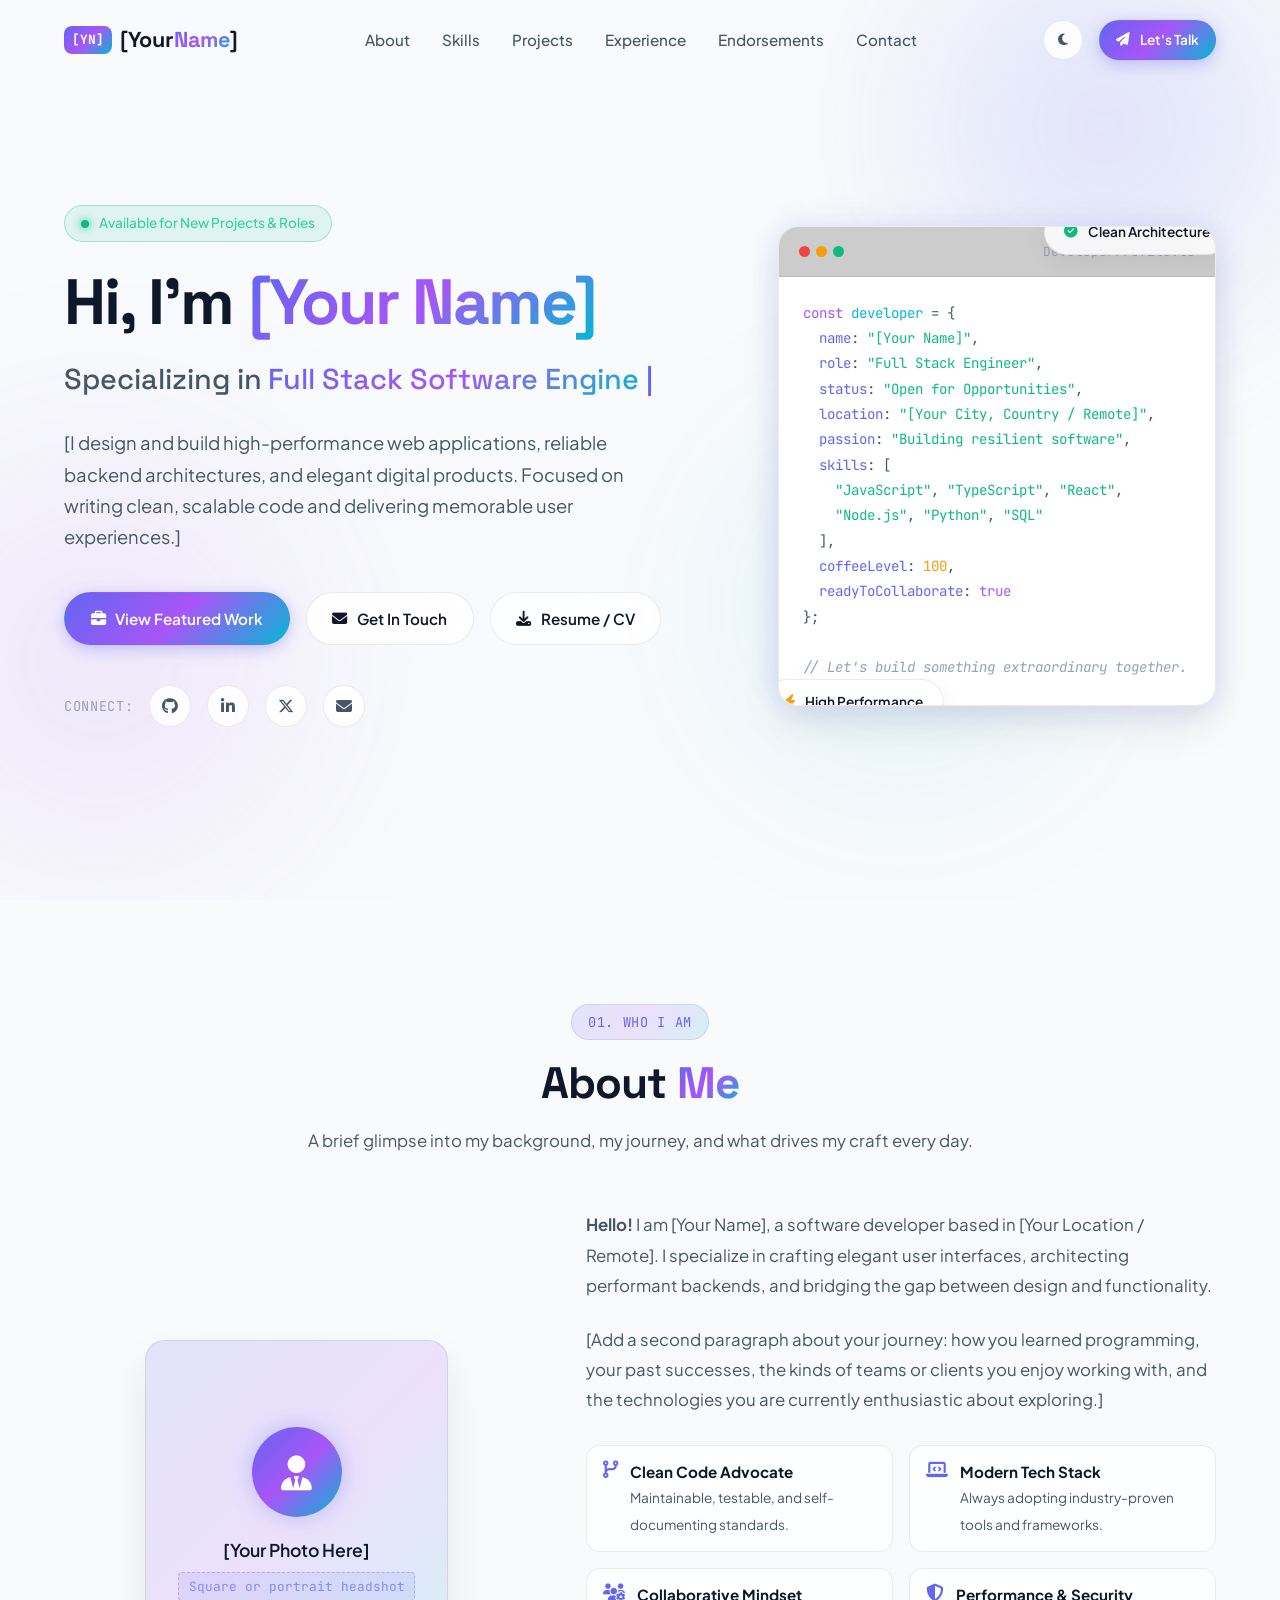
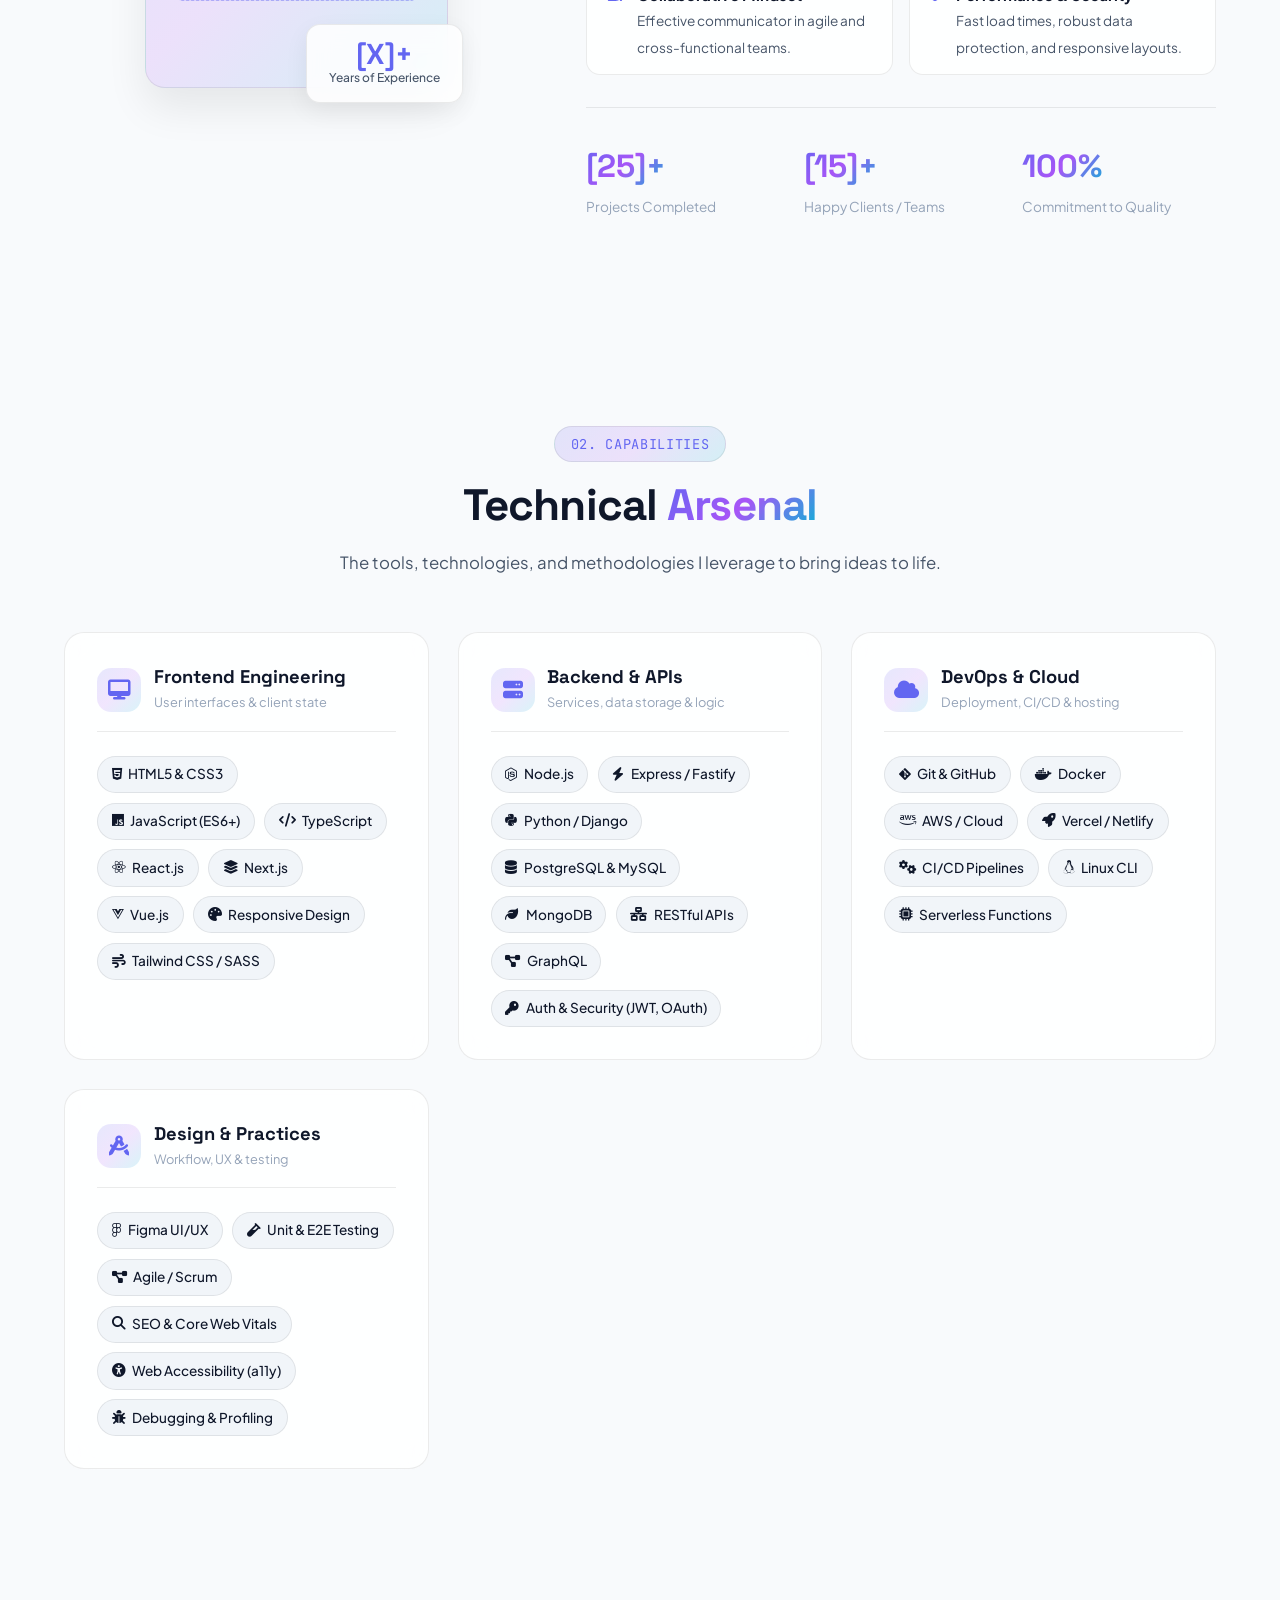
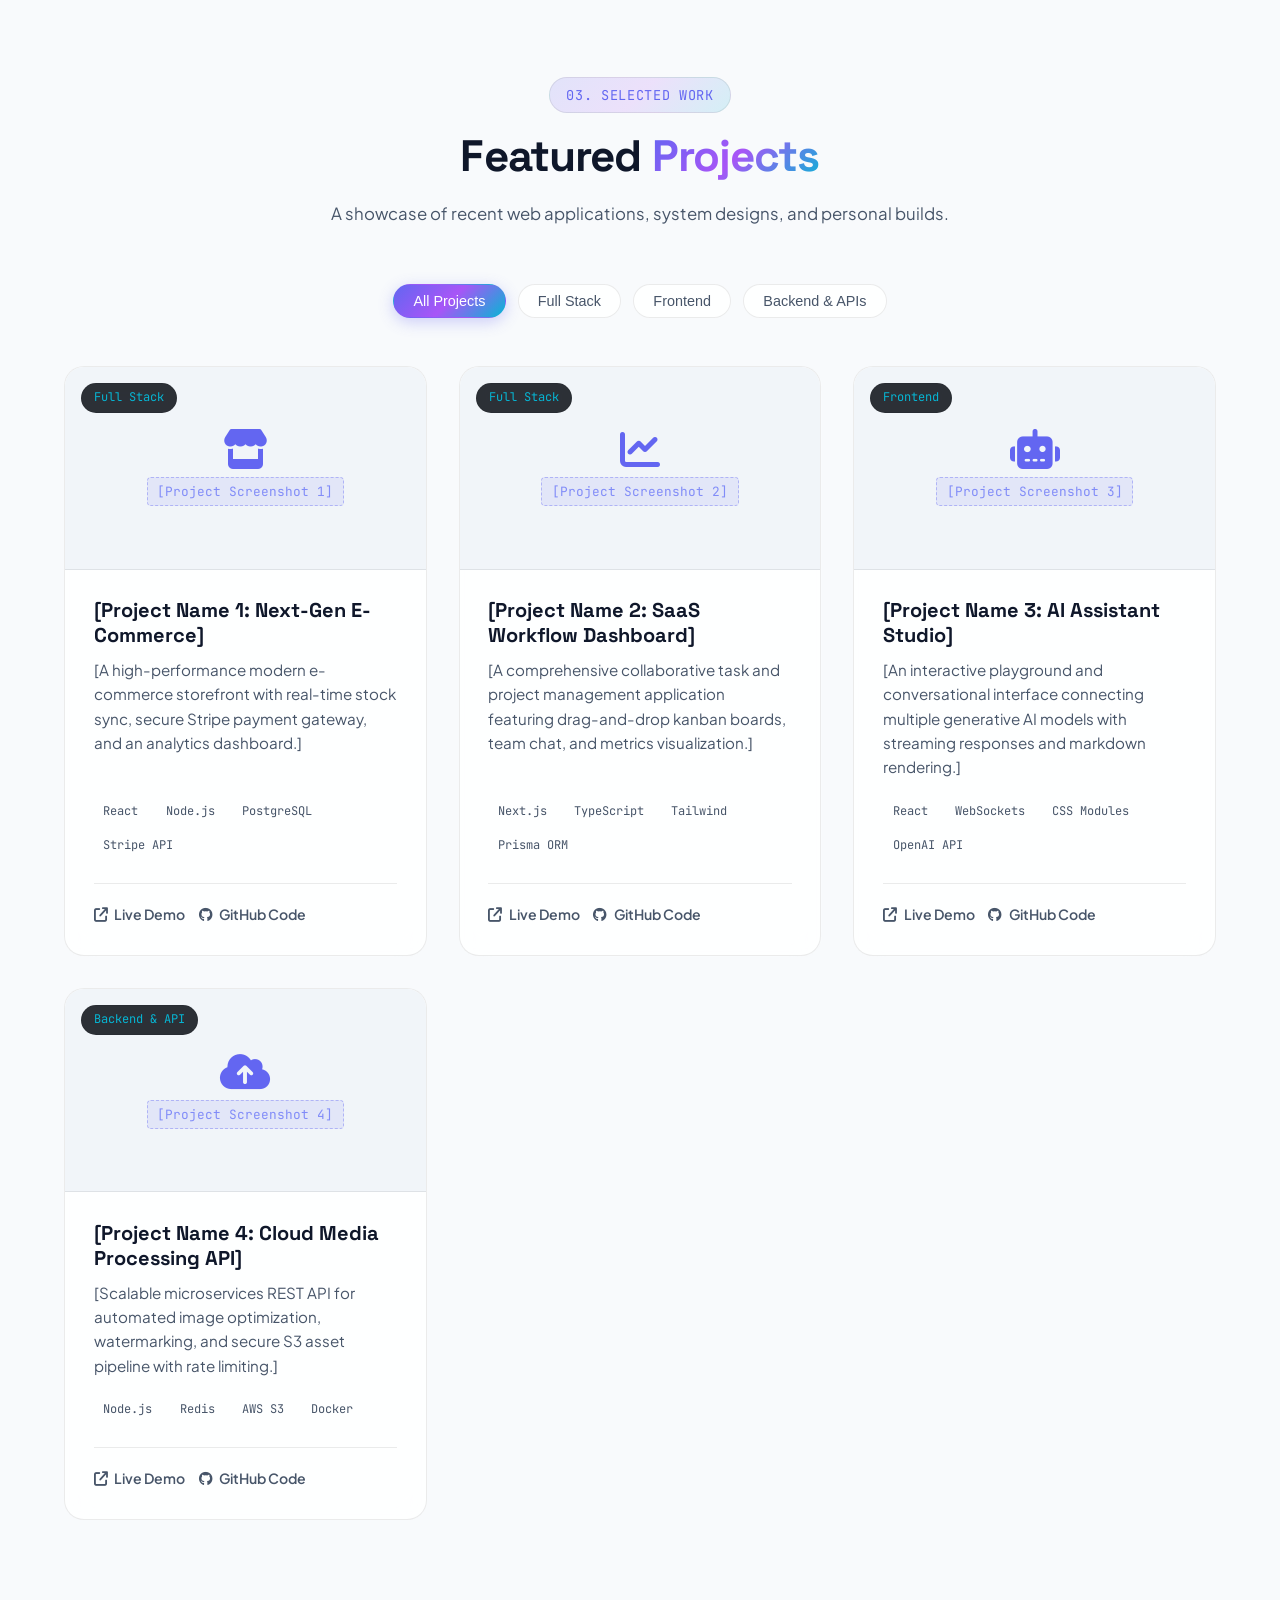
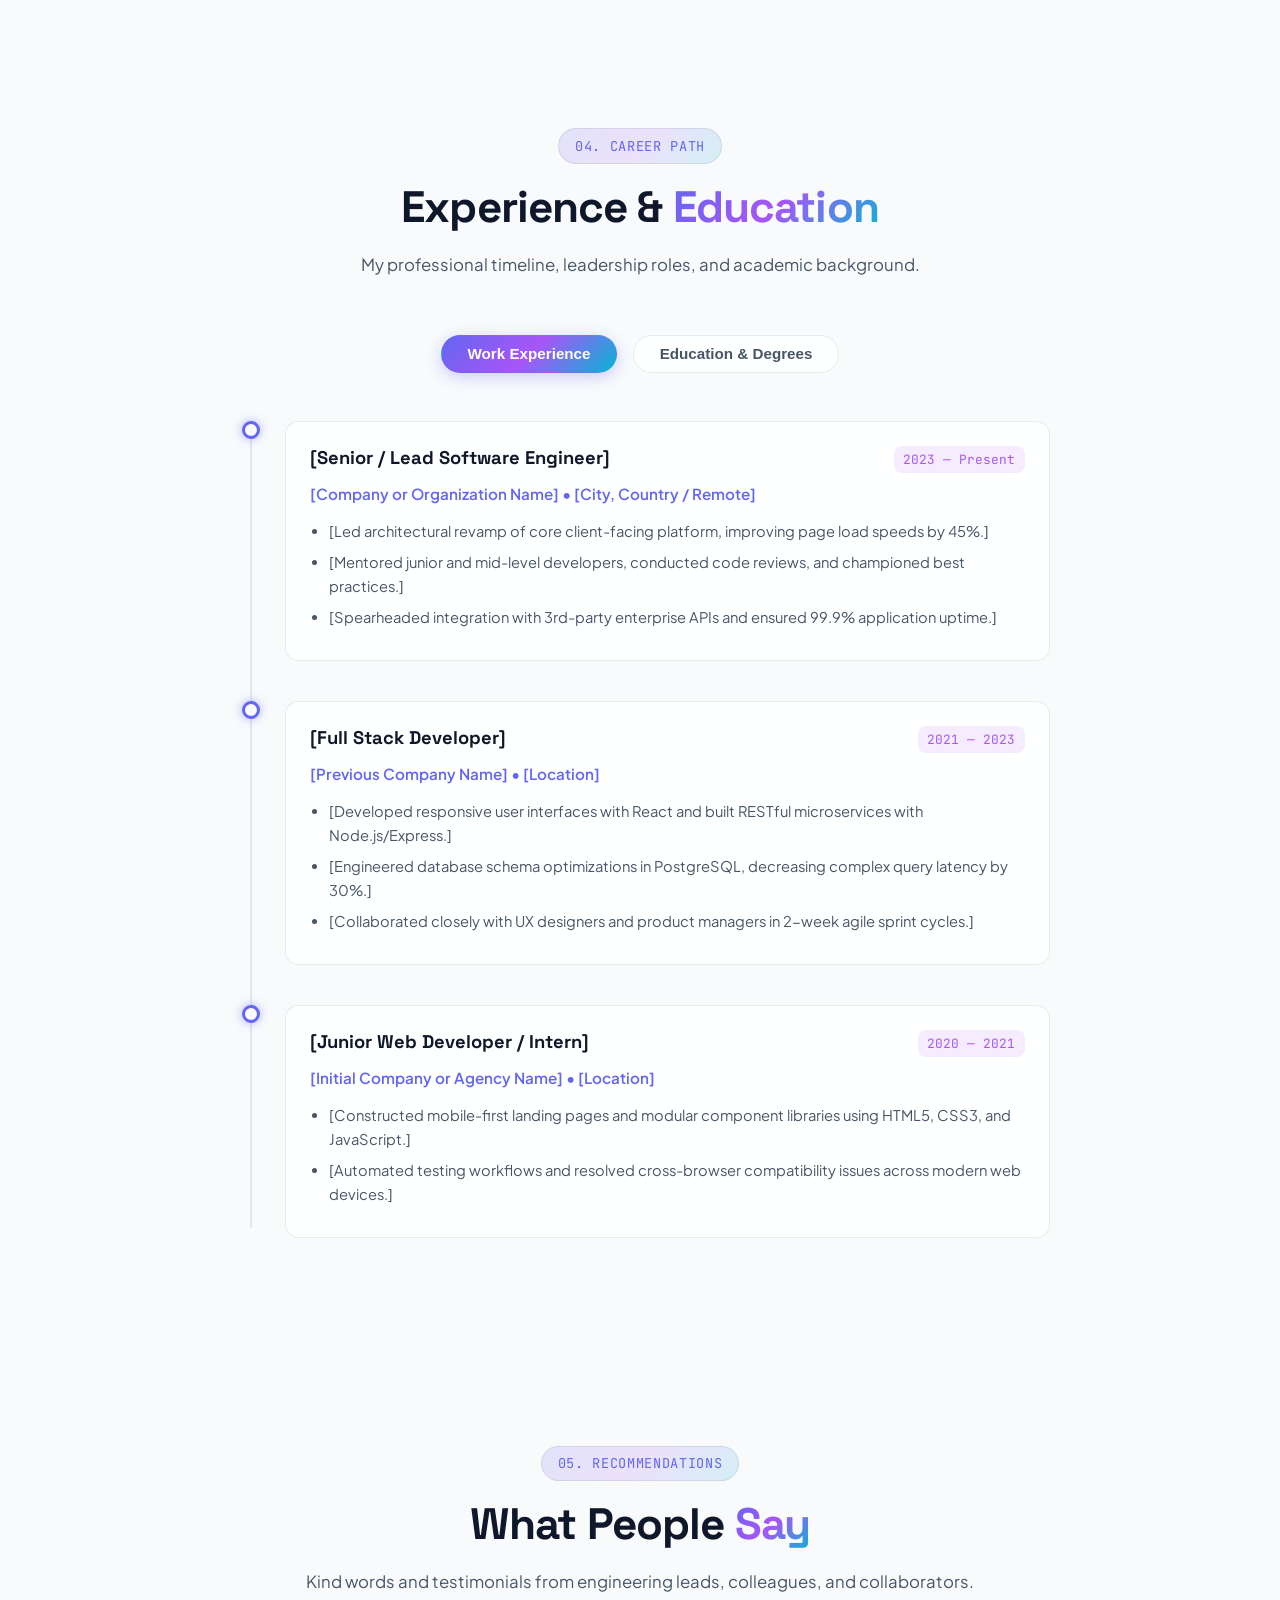
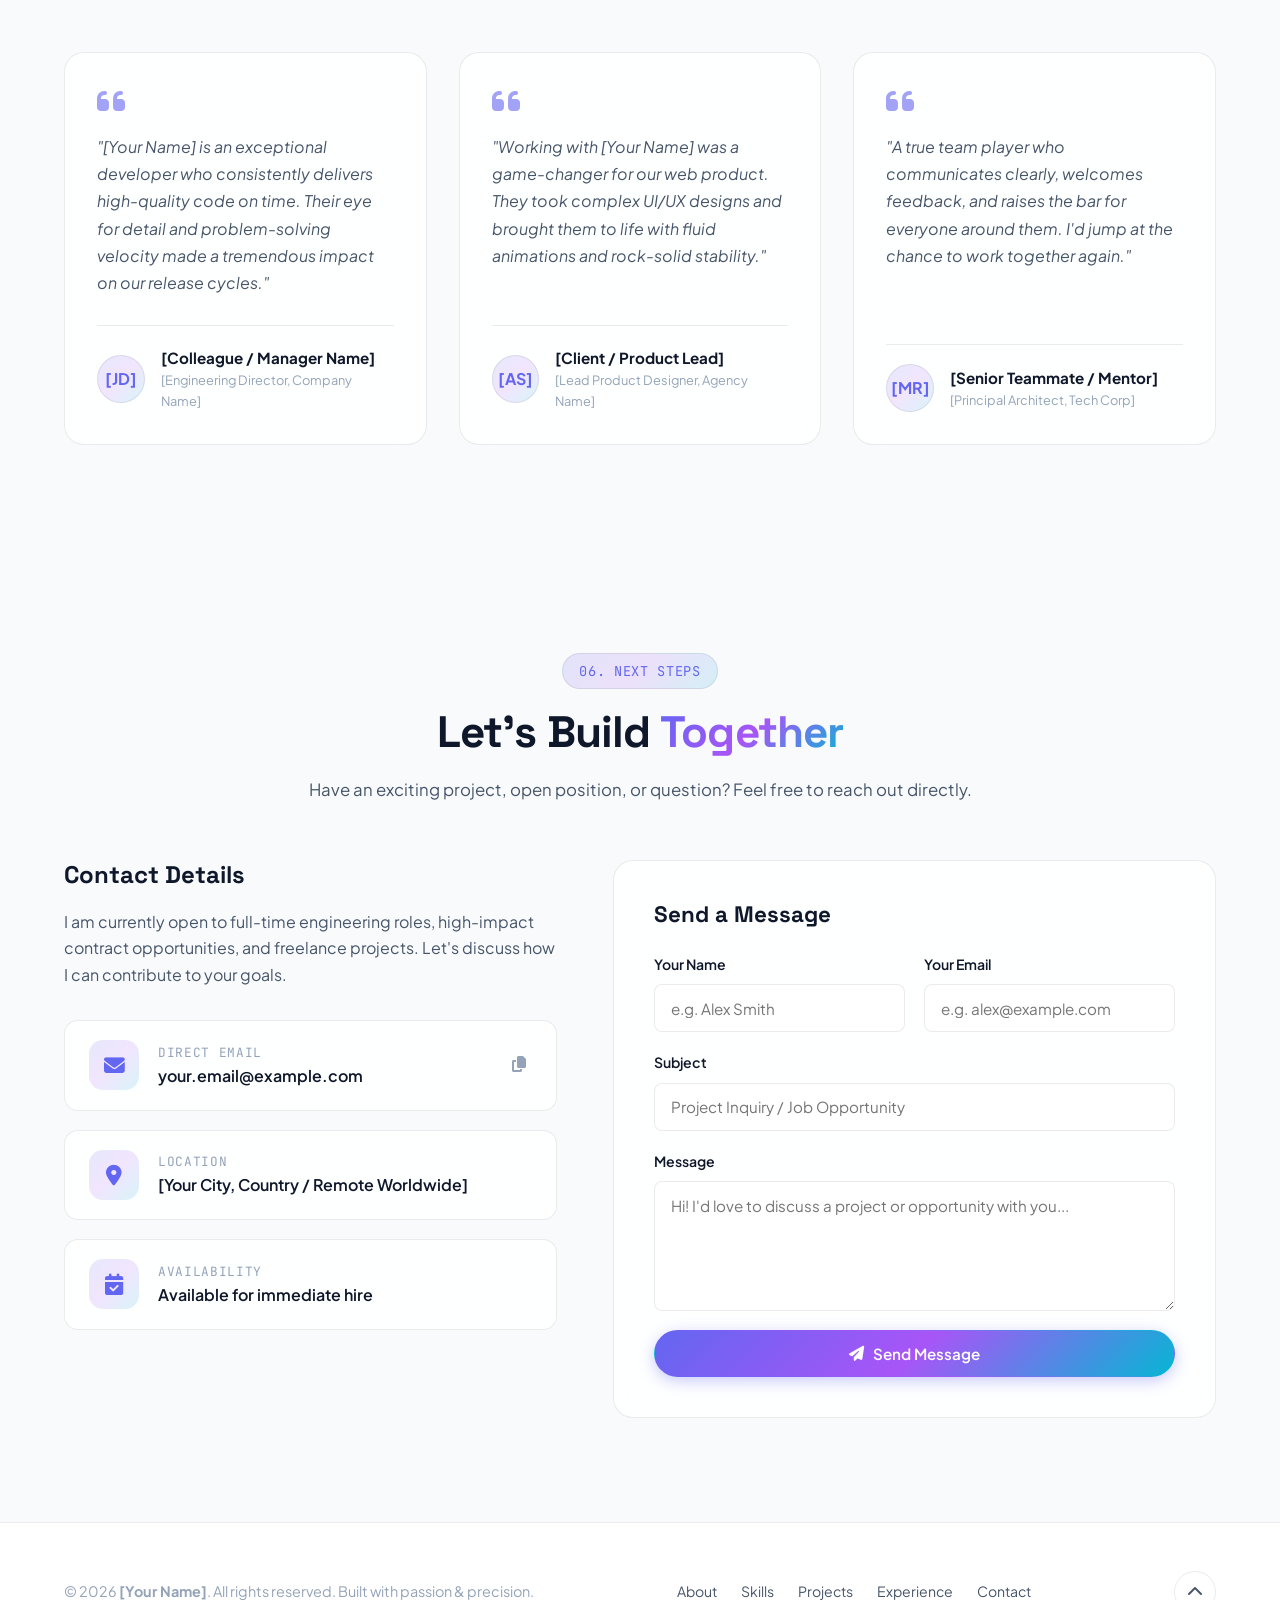
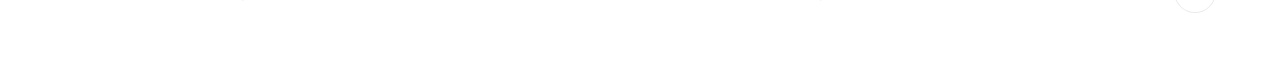
==== index.html @ 79642a02 "new portfolio" ====
<!DOCTYPE html>
<html lang="en" data-theme="dark">
<head>
  <meta charset="UTF-8">
  <meta name="viewport" content="width=device-width, initial-scale=1.0">
  
  <!-- =====================================================================
       SEO & PAGE META (EDIT THESE FOR YOUR PERSONAL PROFILE)
       ===================================================================== -->
  <title>[Your Name] | Full Stack Developer & Software Engineer</title>
  <meta name="description" content="Personal portfolio of [Your Name], a passionate software engineer specializing in modern web development, clean design, and scalable systems.">
  <meta name="keywords" content="portfolio, software engineer, web developer, full stack, frontend, backend">
  <meta name="author" content="[Your Name]">

  <!-- Google Fonts -->
  <link rel="preconnect" href="https://fonts.googleapis.com">
  <link rel="preconnect" href="https://fonts.gstatic.com" crossorigin>
  <link href="https://fonts.googleapis.com/css2?family=JetBrains+Mono:wght@400;500;600&family=Outfit:wght@400;500;600;700;800&family=Plus+Jakarta+Sans:wght@300;400;500;600;700&display=swap" rel="stylesheet">

  <!-- FontAwesome Icons CDN -->
  <link rel="stylesheet" href="https://cdnjs.cloudflare.com/ajax/libs/font-awesome/6.5.1/css/all.min.css" integrity="sha512-DTOQO9RWCH3ppGqcWaEA1BIZOC6xxalwEsw9c2QQeAIftl+Vegovlnee1c9QX4TctnWMn13TZye+giMm8e2LwA==" crossorigin="anonymous" referrerpolicy="no-referrer" />

  <!-- Core Stylesheet -->
  <link rel="stylesheet" href="css/style.css">
</head>
<body>

  <!-- Ambient Dynamic Lighting Blobs -->
  <div class="bg-ambient-light" aria-hidden="true">
    <div class="ambient-blob-1"></div>
    <div class="ambient-blob-2"></div>
    <div class="ambient-blob-3"></div>
  </div>

  <!-- =====================================================================
       00. SITE HEADER & NAVIGATION
       ===================================================================== -->
  <header class="site-header" id="site-header">
    <div class="container nav-container">
      
      <!-- Brand Logo / Monogram -->
      <!-- EDIT: Change "[YN]" and "[YourName]" to your monogram or name -->
      <a href="#hero" class="brand-logo" aria-label="Home">
        <span class="brand-badge">[YN]</span>
        <span>[Your<span class="gradient-text">Name</span>]</span>
      </a>

      <!-- Desktop Nav Menu -->
      <nav>
        <ul class="nav-menu" id="nav-menu">
          <li><a href="#about" class="nav-link">About</a></li>
          <li><a href="#skills" class="nav-link">Skills</a></li>
          <li><a href="#projects" class="nav-link">Projects</a></li>
          <li><a href="#experience" class="nav-link">Experience</a></li>
          <li><a href="#testimonials" class="nav-link">Endorsements</a></li>
          <li><a href="#contact" class="nav-link">Contact</a></li>
        </ul>
      </nav>

      <!-- Action Buttons & Theme Switcher -->
      <div class="nav-actions">
        <!-- Dark/Light Mode Switcher -->
        <button id="theme-toggle-btn" class="theme-toggle-btn" aria-label="Toggle theme">
          <i id="theme-icon" class="fas fa-sun"></i>
        </button>

        <!-- Resume Download / View Button -->
        <!-- EDIT: Update href with your resume PDF link or path -->
        <a href="#contact" class="btn btn-primary btn-sm" id="nav-resume-btn">
          <i class="fas fa-paper-plane"></i> Let's Talk
        </a>

        <!-- Mobile Menu Toggle Button -->
        <button id="mobile-nav-toggle" class="mobile-nav-toggle" aria-label="Open mobile navigation">
          <i class="fas fa-bars"></i>
        </button>
      </div>

    </div>
  </header>

  <main>
    <!-- ===================================================================
         01. HERO SECTION
         =================================================================== -->
    <section class="hero-section" id="hero">
      <div class="container hero-grid">
        
        <!-- Left: Intro & Call To Actions -->
        <div class="hero-content">
          <!-- Availability Badge -->
          <div class="hero-badge">
            <span class="pulse-dot"></span>
            <span>Available for New Projects & Roles</span>
          </div>

          <!-- Main Greeting & Name -->
          <!-- EDIT: Replace "[Your Name]" with your real name -->
          <h1 class="hero-title">
            Hi, I'm <span class="gradient-text">[Your Name]</span>
          </h1>

          <!-- Dynamic Role Typewriter -->
          <div class="hero-typewriter">
            <span>Specializing in </span>
            <span id="typewriter-text" class="gradient-text"></span>
            <span class="typewriter-cursor">|</span>
          </div>

          <!-- Hero Pitch / Elevator Tagline -->
          <!-- EDIT: Write a short 1-2 sentence compelling summary of your craft -->
          <p class="hero-description">
            [I design and build high-performance web applications, reliable backend architectures, and elegant digital products. Focused on writing clean, scalable code and delivering memorable user experiences.]
          </p>

          <!-- Call to Action Buttons -->
          <div class="hero-ctas">
            <a href="#projects" class="btn btn-primary">
              <i class="fas fa-briefcase"></i> View Featured Work
            </a>
            <a href="#contact" class="btn btn-secondary">
              <i class="fas fa-envelope"></i> Get In Touch
            </a>
            <!-- EDIT: Point this to your resume document -->
            <a href="#" class="btn btn-secondary" title="Download CV">
              <i class="fas fa-download"></i> Resume / CV
            </a>
          </div>

          <!-- Social Links Bar -->
          <div class="hero-socials">
            <span class="hero-social-label">Connect:</span>
            <!-- EDIT: Update these links with your actual URLs -->
            <a href="https://github.com" target="_blank" rel="noopener noreferrer" class="btn-icon" aria-label="GitHub Profile">
              <i class="fab fa-github"></i>
            </a>
            <a href="https://linkedin.com" target="_blank" rel="noopener noreferrer" class="btn-icon" aria-label="LinkedIn Profile">
              <i class="fab fa-linkedin-in"></i>
            </a>
            <a href="https://twitter.com" target="_blank" rel="noopener noreferrer" class="btn-icon" aria-label="Twitter / X Profile">
              <i class="fab fa-x-twitter"></i>
            </a>
            <a href="mailto:your.email@example.com" class="btn-icon" aria-label="Email Me">
              <i class="fas fa-envelope"></i>
            </a>
          </div>
        </div>

        <!-- Right: Modern Interactive Developer Card / Graphic -->
        <div class="hero-visual">
          <div class="code-mockup-card">
            <div class="mockup-header">
              <div class="mockup-dots">
                <span></span>
                <span></span>
                <span></span>
              </div>
              <span class="mockup-title">DeveloperProfile.ts</span>
            </div>
            <div class="mockup-body">
              <span class="code-keyword">const</span> <span class="code-fn">developer</span> = {<br>
              &nbsp;&nbsp;<span class="code-prop">name</span>: <span class="code-str">"[Your Name]"</span>,<br>
              &nbsp;&nbsp;<span class="code-prop">role</span>: <span class="code-str">"Full Stack Engineer"</span>,<br>
              &nbsp;&nbsp;<span class="code-prop">status</span>: <span class="code-str">"Open for Opportunities"</span>,<br>
              &nbsp;&nbsp;<span class="code-prop">location</span>: <span class="code-str">"[Your City, Country / Remote]"</span>,<br>
              &nbsp;&nbsp;<span class="code-prop">passion</span>: <span class="code-str">"Building resilient software"</span>,<br>
              &nbsp;&nbsp;<span class="code-prop">skills</span>: [<br>
              &nbsp;&nbsp;&nbsp;&nbsp;<span class="code-str">"JavaScript"</span>, <span class="code-str">"TypeScript"</span>, <span class="code-str">"React"</span>,<br>
              &nbsp;&nbsp;&nbsp;&nbsp;<span class="code-str">"Node.js"</span>, <span class="code-str">"Python"</span>, <span class="code-str">"SQL"</span><br>
              &nbsp;&nbsp;],<br>
              &nbsp;&nbsp;<span class="code-prop">coffeeLevel</span>: <span class="code-num">100</span>,<br>
              &nbsp;&nbsp;<span class="code-prop">readyToCollaborate</span>: <span class="code-keyword">true</span><br>
              };<br><br>
              <span class="code-comment">// Let's build something extraordinary together.</span>
            </div>

            <!-- Floating UI Pills -->
            <div class="floating-pill pill-top-right">
              <i class="fas fa-check-circle" style="color: var(--success);"></i> Clean Architecture
            </div>
            <div class="floating-pill pill-bottom-left">
              <i class="fas fa-bolt" style="color: #f59e0b;"></i> High Performance
            </div>
          </div>
        </div>

      </div>
    </section>

    <!-- ===================================================================
         02. ABOUT SECTION
         =================================================================== -->
    <section class="about-section" id="about">
      <div class="container">
        
        <div class="section-header">
          <span class="section-tag">01. Who I Am</span>
          <h2 class="section-title">About <span class="gradient-text">Me</span></h2>
          <p class="section-subtitle">A brief glimpse into my background, my journey, and what drives my craft every day.</p>
        </div>

        <div class="about-grid">
          
          <!-- Left: Profile Avatar / Photo Frame -->
          <div class="about-photo-wrapper">
            <div class="photo-frame">
              <!-- EDIT: If you have a headshot image, replace the placeholder below with:
                   <img src="assets/profile.jpg" alt="[Your Name]" style="width: 100%; height: 100%; object-fit: cover;"> -->
              <div class="avatar-placeholder">
                <div class="avatar-icon-circle">
                  <i class="fas fa-user-tie"></i>
                </div>
                <div class="avatar-badge-text">[Your Photo Here]</div>
                <p class="placeholder-hint">Square or portrait headshot</p>
              </div>
            </div>

            <!-- Floating Experience Badge -->
            <!-- EDIT: Update the years of experience or key achievement -->
            <div class="about-badge-exp">
              <div class="exp-number">[X]+</div>
              <div class="exp-label">Years of Experience</div>
            </div>
          </div>

          <!-- Right: Bio Information & Highlights -->
          <div class="about-info-col">
            <!-- EDIT: Bio Paragraph 1 -->
            <p class="about-bio-text">
              <strong>Hello!</strong> I am [Your Name], a software developer based in [Your Location / Remote]. I specialize in crafting elegant user interfaces, architecting performant backends, and bridging the gap between design and functionality.
            </p>

            <!-- EDIT: Bio Paragraph 2 -->
            <p class="about-bio-text">
              [Add a second paragraph about your journey: how you learned programming, your past successes, the kinds of teams or clients you enjoy working with, and the technologies you are currently enthusiastic about exploring.]
            </p>

            <!-- Key Strengths / Philosophy Highlights -->
            <div class="about-highlights-grid">
              <div class="highlight-item">
                <i class="fas fa-code-branch highlight-icon"></i>
                <div>
                  <strong>Clean Code Advocate</strong>
                  <span>Maintainable, testable, and self-documenting standards.</span>
                </div>
              </div>
              <div class="highlight-item">
                <i class="fas fa-laptop-code highlight-icon"></i>
                <div>
                  <strong>Modern Tech Stack</strong>
                  <span>Always adopting industry-proven tools and frameworks.</span>
                </div>
              </div>
              <div class="highlight-item">
                <i class="fas fa-users-gear highlight-icon"></i>
                <div>
                  <strong>Collaborative Mindset</strong>
                  <span>Effective communicator in agile and cross-functional teams.</span>
                </div>
              </div>
              <div class="highlight-item">
                <i class="fas fa-shield-halved highlight-icon"></i>
                <div>
                  <strong>Performance & Security</strong>
                  <span>Fast load times, robust data protection, and responsive layouts.</span>
                </div>
              </div>
            </div>

            <!-- Quick Stats Row -->
            <!-- EDIT: Adjust numbers to match your actual stats -->
            <div class="about-stats">
              <div class="stat-item">
                <div class="stat-value gradient-text">[25]+</div>
                <div class="stat-name">Projects Completed</div>
              </div>
              <div class="stat-item">
                <div class="stat-value gradient-text">[15]+</div>
                <div class="stat-name">Happy Clients / Teams</div>
              </div>
              <div class="stat-item">
                <div class="stat-value gradient-text">100%</div>
                <div class="stat-name">Commitment to Quality</div>
              </div>
            </div>

          </div>

        </div>

      </div>
    </section>

    <!-- ===================================================================
         03. SKILLS & TECHNICAL EXPERTISE SECTION
         =================================================================== -->
    <section class="skills-section" id="skills">
      <div class="container">
        
        <div class="section-header">
          <span class="section-tag">02. Capabilities</span>
          <h2 class="section-title">Technical <span class="gradient-text">Arsenal</span></h2>
          <p class="section-subtitle">The tools, technologies, and methodologies I leverage to bring ideas to life.</p>
        </div>

        <div class="skills-grid">
          
          <!-- Category 1: Frontend Development -->
          <div class="glass-card skill-card">
            <div class="skill-category-header">
              <div class="skill-category-icon">
                <i class="fas fa-desktop"></i>
              </div>
              <div>
                <h3 class="skill-category-title">Frontend Engineering</h3>
                <span style="font-size: 0.8rem; color: var(--text-muted);">User interfaces & client state</span>
              </div>
            </div>
            <!-- EDIT: Add, remove, or modify skills in this list -->
            <div class="skill-pill-list">
              <span class="skill-pill"><i class="fab fa-html5"></i> HTML5 & CSS3</span>
              <span class="skill-pill"><i class="fab fa-js"></i> JavaScript (ES6+)</span>
              <span class="skill-pill"><i class="fas fa-code"></i> TypeScript</span>
              <span class="skill-pill"><i class="fab fa-react"></i> React.js</span>
              <span class="skill-pill"><i class="fas fa-layer-group"></i> Next.js</span>
              <span class="skill-pill"><i class="fab fa-vuejs"></i> Vue.js</span>
              <span class="skill-pill"><i class="fas fa-palette"></i> Responsive Design</span>
              <span class="skill-pill"><i class="fas fa-wind"></i> Tailwind CSS / SASS</span>
            </div>
          </div>

          <!-- Category 2: Backend & Databases -->
          <div class="glass-card skill-card">
            <div class="skill-category-header">
              <div class="skill-category-icon">
                <i class="fas fa-server"></i>
              </div>
              <div>
                <h3 class="skill-category-title">Backend & APIs</h3>
                <span style="font-size: 0.8rem; color: var(--text-muted);">Services, data storage & logic</span>
              </div>
            </div>
            <!-- EDIT: Add, remove, or modify skills in this list -->
            <div class="skill-pill-list">
              <span class="skill-pill"><i class="fab fa-node-js"></i> Node.js</span>
              <span class="skill-pill"><i class="fas fa-bolt"></i> Express / Fastify</span>
              <span class="skill-pill"><i class="fab fa-python"></i> Python / Django</span>
              <span class="skill-pill"><i class="fas fa-database"></i> PostgreSQL & MySQL</span>
              <span class="skill-pill"><i class="fas fa-leaf"></i> MongoDB</span>
              <span class="skill-pill"><i class="fas fa-network-wired"></i> RESTful APIs</span>
              <span class="skill-pill"><i class="fas fa-project-diagram"></i> GraphQL</span>
              <span class="skill-pill"><i class="fas fa-key"></i> Auth & Security (JWT, OAuth)</span>
            </div>
          </div>

          <!-- Category 3: DevOps & Cloud Architecture -->
          <div class="glass-card skill-card">
            <div class="skill-category-header">
              <div class="skill-category-icon">
                <i class="fas fa-cloud"></i>
              </div>
              <div>
                <h3 class="skill-category-title">DevOps & Cloud</h3>
                <span style="font-size: 0.8rem; color: var(--text-muted);">Deployment, CI/CD & hosting</span>
              </div>
            </div>
            <!-- EDIT: Add, remove, or modify skills in this list -->
            <div class="skill-pill-list">
              <span class="skill-pill"><i class="fab fa-git-alt"></i> Git & GitHub</span>
              <span class="skill-pill"><i class="fab fa-docker"></i> Docker</span>
              <span class="skill-pill"><i class="fab fa-aws"></i> AWS / Cloud</span>
              <span class="skill-pill"><i class="fas fa-rocket"></i> Vercel / Netlify</span>
              <span class="skill-pill"><i class="fas fa-gears"></i> CI/CD Pipelines</span>
              <span class="skill-pill"><i class="fab fa-linux"></i> Linux CLI</span>
              <span class="skill-pill"><i class="fas fa-microchip"></i> Serverless Functions</span>
            </div>
          </div>

          <!-- Category 4: Design & Methodologies -->
          <div class="glass-card skill-card">
            <div class="skill-category-header">
              <div class="skill-category-icon">
                <i class="fas fa-compass-drafting"></i>
              </div>
              <div>
                <h3 class="skill-category-title">Design & Practices</h3>
                <span style="font-size: 0.8rem; color: var(--text-muted);">Workflow, UX & testing</span>
              </div>
            </div>
            <!-- EDIT: Add, remove, or modify skills in this list -->
            <div class="skill-pill-list">
              <span class="skill-pill"><i class="fab fa-figma"></i> Figma UI/UX</span>
              <span class="skill-pill"><i class="fas fa-vial"></i> Unit & E2E Testing</span>
              <span class="skill-pill"><i class="fas fa-diagram-project"></i> Agile / Scrum</span>
              <span class="skill-pill"><i class="fas fa-magnifying-glass"></i> SEO & Core Web Vitals</span>
              <span class="skill-pill"><i class="fas fa-universal-access"></i> Web Accessibility (a11y)</span>
              <span class="skill-pill"><i class="fas fa-bug"></i> Debugging & Profiling</span>
            </div>
          </div>

        </div>

      </div>
    </section>

    <!-- ===================================================================
         04. FEATURED PROJECTS SECTION
         =================================================================== -->
    <section class="projects-section" id="projects">
      <div class="container">
        
        <div class="section-header">
          <span class="section-tag">03. Selected Work</span>
          <h2 class="section-title">Featured <span class="gradient-text">Projects</span></h2>
          <p class="section-subtitle">A showcase of recent web applications, system designs, and personal builds.</p>
        </div>

        <!-- Filter Controls -->
        <div class="projects-filter-bar">
          <button class="filter-btn active" data-filter="all">All Projects</button>
          <button class="filter-btn" data-filter="fullstack">Full Stack</button>
          <button class="filter-btn" data-filter="frontend">Frontend</button>
          <button class="filter-btn" data-filter="backend">Backend & APIs</button>
        </div>

        <!-- Projects Grid Container -->
        <div class="projects-grid">
          
          <!-- ================= PROJECT 01 ================= -->
          <div class="glass-card project-card" data-category="fullstack">
            <!-- Project Image / Mockup Preview Area -->
            <div class="project-image-box">
              <span class="project-badge">Full Stack</span>
              <div class="project-mockup-graphic">
                <i class="fas fa-store"></i>
                <span class="placeholder-hint">[Project Screenshot 1]</span>
              </div>
            </div>

            <!-- Project Details -->
            <div class="project-content">
              <!-- EDIT: Project Title -->
              <h3 class="project-title">[Project Name 1: Next-Gen E-Commerce]</h3>
              <!-- EDIT: Project Short Description -->
              <p class="project-desc">
                [A high-performance modern e-commerce storefront with real-time stock sync, secure Stripe payment gateway, and an analytics dashboard.]
              </p>
              
              <!-- Tech Stack Badges -->
              <div class="project-tech-stack">
                <span class="tech-tag">React</span>
                <span class="tech-tag">Node.js</span>
                <span class="tech-tag">PostgreSQL</span>
                <span class="tech-tag">Stripe API</span>
              </div>

              <!-- Action Links -->
              <div class="project-actions">
                <a href="#" target="_blank" rel="noopener noreferrer" class="project-action-link">
                  <i class="fas fa-arrow-up-right-from-square"></i> Live Demo
                </a>
                <a href="#" target="_blank" rel="noopener noreferrer" class="project-action-link">
                  <i class="fab fa-github"></i> GitHub Code
                </a>
              </div>
            </div>
          </div>

          <!-- ================= PROJECT 02 ================= -->
          <div class="glass-card project-card" data-category="fullstack">
            <div class="project-image-box">
              <span class="project-badge">Full Stack</span>
              <div class="project-mockup-graphic">
                <i class="fas fa-chart-line"></i>
                <span class="placeholder-hint">[Project Screenshot 2]</span>
              </div>
            </div>

            <div class="project-content">
              <!-- EDIT: Project Title -->
              <h3 class="project-title">[Project Name 2: SaaS Workflow Dashboard]</h3>
              <!-- EDIT: Project Short Description -->
              <p class="project-desc">
                [A comprehensive collaborative task and project management application featuring drag-and-drop kanban boards, team chat, and metrics visualization.]
              </p>
              
              <div class="project-tech-stack">
                <span class="tech-tag">Next.js</span>
                <span class="tech-tag">TypeScript</span>
                <span class="tech-tag">Tailwind</span>
                <span class="tech-tag">Prisma ORM</span>
              </div>

              <div class="project-actions">
                <a href="#" target="_blank" rel="noopener noreferrer" class="project-action-link">
                  <i class="fas fa-arrow-up-right-from-square"></i> Live Demo
                </a>
                <a href="#" target="_blank" rel="noopener noreferrer" class="project-action-link">
                  <i class="fab fa-github"></i> GitHub Code
                </a>
              </div>
            </div>
          </div>

          <!-- ================= PROJECT 03 ================= -->
          <div class="glass-card project-card" data-category="frontend">
            <div class="project-image-box">
              <span class="project-badge">Frontend</span>
              <div class="project-mockup-graphic">
                <i class="fas fa-robot"></i>
                <span class="placeholder-hint">[Project Screenshot 3]</span>
              </div>
            </div>

            <div class="project-content">
              <!-- EDIT: Project Title -->
              <h3 class="project-title">[Project Name 3: AI Assistant Studio]</h3>
              <!-- EDIT: Project Short Description -->
              <p class="project-desc">
                [An interactive playground and conversational interface connecting multiple generative AI models with streaming responses and markdown rendering.]
              </p>
              
              <div class="project-tech-stack">
                <span class="tech-tag">React</span>
                <span class="tech-tag">WebSockets</span>
                <span class="tech-tag">CSS Modules</span>
                <span class="tech-tag">OpenAI API</span>
              </div>

              <div class="project-actions">
                <a href="#" target="_blank" rel="noopener noreferrer" class="project-action-link">
                  <i class="fas fa-arrow-up-right-from-square"></i> Live Demo
                </a>
                <a href="#" target="_blank" rel="noopener noreferrer" class="project-action-link">
                  <i class="fab fa-github"></i> GitHub Code
                </a>
              </div>
            </div>
          </div>

          <!-- ================= PROJECT 04 ================= -->
          <div class="glass-card project-card" data-category="backend">
            <div class="project-image-box">
              <span class="project-badge">Backend & API</span>
              <div class="project-mockup-graphic">
                <i class="fas fa-cloud-arrow-up"></i>
                <span class="placeholder-hint">[Project Screenshot 4]</span>
              </div>
            </div>

            <div class="project-content">
              <!-- EDIT: Project Title -->
              <h3 class="project-title">[Project Name 4: Cloud Media Processing API]</h3>
              <!-- EDIT: Project Short Description -->
              <p class="project-desc">
                [Scalable microservices REST API for automated image optimization, watermarking, and secure S3 asset pipeline with rate limiting.]
              </p>
              
              <div class="project-tech-stack">
                <span class="tech-tag">Node.js</span>
                <span class="tech-tag">Redis</span>
                <span class="tech-tag">AWS S3</span>
                <span class="tech-tag">Docker</span>
              </div>

              <div class="project-actions">
                <a href="#" target="_blank" rel="noopener noreferrer" class="project-action-link">
                  <i class="fas fa-arrow-up-right-from-square"></i> Live Demo
                </a>
                <a href="#" target="_blank" rel="noopener noreferrer" class="project-action-link">
                  <i class="fab fa-github"></i> GitHub Code
                </a>
              </div>
            </div>
          </div>

        </div>

      </div>
    </section>

    <!-- ===================================================================
         05. EXPERIENCE & EDUCATION SECTION
         =================================================================== -->
    <section class="experience-section" id="experience">
      <div class="container">
        
        <div class="section-header">
          <span class="section-tag">04. Career Path</span>
          <h2 class="section-title">Experience & <span class="gradient-text">Education</span></h2>
          <p class="section-subtitle">My professional timeline, leadership roles, and academic background.</p>
        </div>

        <!-- Timeline Tab Switcher -->
        <div class="timeline-tabs">
          <button class="timeline-tab-btn active" data-tab="work">Work Experience</button>
          <button class="timeline-tab-btn" data-tab="education">Education & Degrees</button>
        </div>

        <!-- Work Experience Timeline -->
        <div class="timeline-container" id="timeline-work">
          
          <!-- Experience Item 1 -->
          <div class="timeline-item">
            <div class="timeline-marker"></div>
            <div class="timeline-content">
              <div class="timeline-header-row">
                <h3 class="timeline-role">[Senior / Lead Software Engineer]</h3>
                <span class="timeline-date-badge">2023 — Present</span>
              </div>
              <div class="timeline-org">[Company or Organization Name] • [City, Country / Remote]</div>
              <ul class="timeline-bullets">
                <li>[Led architectural revamp of core client-facing platform, improving page load speeds by 45%.]</li>
                <li>[Mentored junior and mid-level developers, conducted code reviews, and championed best practices.]</li>
                <li>[Spearheaded integration with 3rd-party enterprise APIs and ensured 99.9% application uptime.]</li>
              </ul>
            </div>
          </div>

          <!-- Experience Item 2 -->
          <div class="timeline-item">
            <div class="timeline-marker"></div>
            <div class="timeline-content">
              <div class="timeline-header-row">
                <h3 class="timeline-role">[Full Stack Developer]</h3>
                <span class="timeline-date-badge">2021 — 2023</span>
              </div>
              <div class="timeline-org">[Previous Company Name] • [Location]</div>
              <ul class="timeline-bullets">
                <li>[Developed responsive user interfaces with React and built RESTful microservices with Node.js/Express.]</li>
                <li>[Engineered database schema optimizations in PostgreSQL, decreasing complex query latency by 30%.]</li>
                <li>[Collaborated closely with UX designers and product managers in 2-week agile sprint cycles.]</li>
              </ul>
            </div>
          </div>

          <!-- Experience Item 3 -->
          <div class="timeline-item">
            <div class="timeline-marker"></div>
            <div class="timeline-content">
              <div class="timeline-header-row">
                <h3 class="timeline-role">[Junior Web Developer / Intern]</h3>
                <span class="timeline-date-badge">2020 — 2021</span>
              </div>
              <div class="timeline-org">[Initial Company or Agency Name] • [Location]</div>
              <ul class="timeline-bullets">
                <li>[Constructed mobile-first landing pages and modular component libraries using HTML5, CSS3, and JavaScript.]</li>
                <li>[Automated testing workflows and resolved cross-browser compatibility issues across modern web devices.]</li>
              </ul>
            </div>
          </div>

        </div>

        <!-- Education Timeline (Initially hidden via JS toggle) -->
        <div class="timeline-container" id="timeline-education" style="display: none;">
          
          <!-- Education Item 1 -->
          <div class="timeline-item">
            <div class="timeline-marker"></div>
            <div class="timeline-content">
              <div class="timeline-header-row">
                <h3 class="timeline-role">[Bachelor of Science in Computer Science]</h3>
                <span class="timeline-date-badge">[Graduation Year]</span>
              </div>
              <div class="timeline-org">[Your College / University Name] • [City, State/Country]</div>
              <ul class="timeline-bullets">
                <li>[Key Coursework: Data Structures & Algorithms, Software Engineering, Database Systems, Computer Networks.]</li>
                <li>[Honors / Activities: Dean's List, Member of Computing Society, Capstone Project Award.]</li>
              </ul>
            </div>
          </div>

          <!-- Education Item 2: Certifications -->
          <div class="timeline-item">
            <div class="timeline-marker"></div>
            <div class="timeline-content">
              <div class="timeline-header-row">
                <h3 class="timeline-role">[Professional Certification / Specialization]</h3>
                <span class="timeline-date-badge">[Year Acquired]</span>
              </div>
              <div class="timeline-org">[Issuing Body, e.g., AWS / Google Cloud / Meta / Coursera]</div>
              <ul class="timeline-bullets">
                <li>[AWS Certified Solutions Architect / Meta Front-End Developer Professional Certificate]</li>
                <li>[Demonstrated expertise in cloud infrastructure, responsive design, and modern scalable application design.]</li>
              </ul>
            </div>
          </div>

        </div>

      </div>
    </section>

    <!-- ===================================================================
         06. TESTIMONIALS / ENDORSEMENTS SECTION
         =================================================================== -->
    <section class="testimonials-section" id="testimonials">
      <div class="container">
        
        <div class="section-header">
          <span class="section-tag">05. Recommendations</span>
          <h2 class="section-title">What People <span class="gradient-text">Say</span></h2>
          <p class="section-subtitle">Kind words and testimonials from engineering leads, colleagues, and collaborators.</p>
        </div>

        <div class="testimonials-grid">
          
          <!-- Testimonial 1 -->
          <div class="glass-card testimonial-card">
            <div>
              <i class="fas fa-quote-left quote-icon"></i>
              <!-- EDIT: Testimonial Quote -->
              <p class="testimonial-quote">
                "[Your Name] is an exceptional developer who consistently delivers high-quality code on time. Their eye for detail and problem-solving velocity made a tremendous impact on our release cycles."
              </p>
            </div>
            <div class="testimonial-author-box">
              <div class="author-avatar">[JD]</div>
              <div>
                <!-- EDIT: Reference Name & Title -->
                <div class="author-name">[Colleague / Manager Name]</div>
                <div class="author-title">[Engineering Director, Company Name]</div>
              </div>
            </div>
          </div>

          <!-- Testimonial 2 -->
          <div class="glass-card testimonial-card">
            <div>
              <i class="fas fa-quote-left quote-icon"></i>
              <!-- EDIT: Testimonial Quote -->
              <p class="testimonial-quote">
                "Working with [Your Name] was a game-changer for our web product. They took complex UI/UX designs and brought them to life with fluid animations and rock-solid stability."
              </p>
            </div>
            <div class="testimonial-author-box">
              <div class="author-avatar">[AS]</div>
              <div>
                <!-- EDIT: Reference Name & Title -->
                <div class="author-name">[Client / Product Lead]</div>
                <div class="author-title">[Lead Product Designer, Agency Name]</div>
              </div>
            </div>
          </div>

          <!-- Testimonial 3 -->
          <div class="glass-card testimonial-card">
            <div>
              <i class="fas fa-quote-left quote-icon"></i>
              <!-- EDIT: Testimonial Quote -->
              <p class="testimonial-quote">
                "A true team player who communicates clearly, welcomes feedback, and raises the bar for everyone around them. I'd jump at the chance to work together again."
              </p>
            </div>
            <div class="testimonial-author-box">
              <div class="author-avatar">[MR]</div>
              <div>
                <!-- EDIT: Reference Name & Title -->
                <div class="author-name">[Senior Teammate / Mentor]</div>
                <div class="author-title">[Principal Architect, Tech Corp]</div>
              </div>
            </div>
          </div>

        </div>

      </div>
    </section>

    <!-- ===================================================================
         07. CONTACT & GET IN TOUCH SECTION
         =================================================================== -->
    <section class="contact-section" id="contact">
      <div class="container">
        
        <div class="section-header">
          <span class="section-tag">06. Next Steps</span>
          <h2 class="section-title">Let's Build <span class="gradient-text">Together</span></h2>
          <p class="section-subtitle">Have an exciting project, open position, or question? Feel free to reach out directly.</p>
        </div>

        <div class="contact-grid">
          
          <!-- Left: Direct Info Cards -->
          <div class="contact-info-col">
            <h3 style="font-size: 1.5rem; margin-bottom: 1.2rem;">Contact Details</h3>
            <p style="margin-bottom: 2rem;">
              I am currently open to full-time engineering roles, high-impact contract opportunities, and freelance projects. Let's discuss how I can contribute to your goals.
            </p>

            <div class="contact-info-cards">
              
              <!-- Email Card with Copy Button -->
              <div class="contact-item">
                <div class="contact-item-icon">
                  <i class="fas fa-envelope"></i>
                </div>
                <div>
                  <div class="contact-item-label">Direct Email</div>
                  <!-- EDIT: Replace with your actual email address -->
                  <div class="contact-item-value" id="contact-email-text">your.email@example.com</div>
                </div>
                <button type="button" class="copy-email-btn" id="copy-email-btn" title="Copy email address" aria-label="Copy email">
                  <i class="fas fa-copy"></i>
                </button>
              </div>

              <!-- Location Card -->
              <div class="contact-item">
                <div class="contact-item-icon">
                  <i class="fas fa-location-dot"></i>
                </div>
                <div>
                  <div class="contact-item-label">Location</div>
                  <!-- EDIT: Replace with your location / remote preference -->
                  <div class="contact-item-value">[Your City, Country / Remote Worldwide]</div>
                </div>
              </div>

              <!-- Work Availability Card -->
              <div class="contact-item">
                <div class="contact-item-icon">
                  <i class="fas fa-calendar-check"></i>
                </div>
                <div>
                  <div class="contact-item-label">Availability</div>
                  <div class="contact-item-value">Available for immediate hire</div>
                </div>
              </div>

            </div>
          </div>

          <!-- Right: Interactive Contact Form -->
          <div class="contact-form-box">
            <h3 style="font-size: 1.4rem; margin-bottom: 1.5rem;">Send a Message</h3>
            
            <form id="portfolio-contact-form">
              <div class="form-group-row">
                <div class="form-group">
                  <label for="contact-name" class="form-label">Your Name</label>
                  <input type="text" id="contact-name" class="form-input" placeholder="e.g. Alex Smith" required>
                </div>
                <div class="form-group">
                  <label for="contact-email" class="form-label">Your Email</label>
                  <input type="email" id="contact-email" class="form-input" placeholder="e.g. alex@example.com" required>
                </div>
              </div>

              <div class="form-group">
                <label for="contact-subject" class="form-label">Subject</label>
                <input type="text" id="contact-subject" class="form-input" placeholder="Project Inquiry / Job Opportunity" required>
              </div>

              <div class="form-group">
                <label for="contact-message" class="form-label">Message</label>
                <textarea id="contact-message" class="form-textarea" placeholder="Hi! I'd love to discuss a project or opportunity with you..." required></textarea>
              </div>

              <button type="submit" class="btn btn-primary form-submit-btn">
                <i class="fas fa-paper-plane"></i> Send Message
              </button>
            </form>
          </div>

        </div>

      </div>
    </section>
  </main>

  <!-- =====================================================================
       08. FOOTER
       ===================================================================== -->
  <footer class="site-footer">
    <div class="container footer-content">
      
      <!-- Copyright & Credit -->
      <div class="footer-text">
        © <span id="current-year">2026</span> <strong>[Your Name]</strong>. All rights reserved. Built with passion & precision.
      </div>

      <!-- Quick Footer Links -->
      <div class="footer-nav">
        <a href="#about">About</a>
        <a href="#skills">Skills</a>
        <a href="#projects">Projects</a>
        <a href="#experience">Experience</a>
        <a href="#contact">Contact</a>
      </div>

      <!-- Back to Top Button -->
      <a href="#hero" id="back-to-top" class="back-to-top-btn" title="Back to top" aria-label="Back to top">
        <i class="fas fa-chevron-up"></i>
      </a>

    </div>
  </footer>

  <!-- Scripts -->
  <script src="js/main.js"></script>
</body>
</html>
---- css/style.css ----
/* ==========================================================================
   MODERN PROFESSIONAL PORTFOLIO DESIGN SYSTEM
   ========================================================================== */

@import url('https://fonts.googleapis.com/css2?family=Plus+Jakarta+Sans:wght@300;400;500;600;700;800&family=Space+Grotesk:wght@400;500;600;700&family=JetBrains+Mono:wght@400;500&display=swap');

/* --- Theme Variables --- */
:root {
  /* Color Palette - Dark Theme (Default) */
  --bg-primary: #0a0d14;
  --bg-secondary: #111726;
  --bg-tertiary: #192238;
  --bg-card: rgba(17, 24, 39, 0.7);
  --bg-card-hover: rgba(26, 36, 56, 0.85);
  --bg-glass: rgba(13, 18, 30, 0.75);
  
  --border-subtle: rgba(255, 255, 255, 0.08);
  --border-focus: rgba(99, 102, 241, 0.5);
  --border-glow: rgba(99, 102, 241, 0.25);
  
  --text-primary: #f8fafc;
  --text-secondary: #94a3b8;
  --text-muted: #64748b;
  --text-inverse: #0a0d14;
  
  /* Brand Accents */
  --accent-primary: #6366f1;       /* Indigo */
  --accent-secondary: #a855f7;     /* Purple */
  --accent-tertiary: #06b6d4;      /* Cyan */
  --accent-gradient: linear-gradient(135deg, #6366f1 0%, #a855f7 50%, #06b6d4 100%);
  --accent-gradient-subtle: linear-gradient(135deg, rgba(99,102,241,0.15) 0%, rgba(168,85,247,0.15) 50%, rgba(6,182,212,0.15) 100%);
  --accent-glow: 0 0 25px rgba(99, 102, 241, 0.35);
  
  --success: #10b981;
  --success-glow: 0 0 15px rgba(16, 185, 129, 0.4);
  
  /* Fonts */
  --font-sans: 'Plus Jakarta Sans', -apple-system, BlinkMacSystemFont, 'Segoe UI', Roboto, sans-serif;
  --font-heading: 'Space Grotesk', var(--font-sans);
  --font-mono: 'JetBrains Mono', monospace;
  
  /* Shadows & Elevations */
  --shadow-sm: 0 2px 8px rgba(0, 0, 0, 0.2);
  --shadow-md: 0 8px 24px rgba(0, 0, 0, 0.3);
  --shadow-lg: 0 20px 40px rgba(0, 0, 0, 0.45);
  --shadow-glow: 0 0 40px rgba(99, 102, 241, 0.2);
  
  /* Layout & Spacing */
  --container-max-width: 1200px;
  --header-height: 80px;
  --radius-sm: 8px;
  --radius-md: 14px;
  --radius-lg: 20px;
  --radius-full: 9999px;
  
  /* Transitions */
  --transition-fast: 0.2s cubic-bezier(0.4, 0, 0.2, 1);
  --transition-normal: 0.3s cubic-bezier(0.4, 0, 0.2, 1);
  --transition-slow: 0.5s cubic-bezier(0.4, 0, 0.2, 1);
}

/* Light Theme Overrides */
[data-theme="light"] {
  --bg-primary: #f8fafc;
  --bg-secondary: #ffffff;
  --bg-tertiary: #f1f5f9;
  --bg-card: rgba(255, 255, 255, 0.85);
  --bg-card-hover: rgba(255, 255, 255, 0.98);
  --bg-glass: rgba(255, 255, 255, 0.82);
  
  --border-subtle: rgba(0, 0, 0, 0.08);
  --border-focus: rgba(99, 102, 241, 0.5);
  --border-glow: rgba(99, 102, 241, 0.2);
  
  --text-primary: #0f172a;
  --text-secondary: #475569;
  --text-muted: #94a3b8;
  --text-inverse: #f8fafc;
  
  --shadow-sm: 0 2px 8px rgba(0, 0, 0, 0.04);
  --shadow-md: 0 8px 24px rgba(0, 0, 0, 0.06);
  --shadow-lg: 0 20px 40px rgba(0, 0, 0, 0.08);
  --shadow-glow: 0 0 30px rgba(99, 102, 241, 0.15);
}

/* --- Base & Reset --- */
*, *::before, *::after {
  box-sizing: border-box;
  margin: 0;
  padding: 0;
}

html {
  scroll-behavior: smooth;
  scroll-padding-top: calc(var(--header-height) + 20px);
  -webkit-font-smoothing: antialiased;
  -moz-osx-font-smoothing: grayscale;
}

body {
  font-family: var(--font-sans);
  background-color: var(--bg-primary);
  color: var(--text-primary);
  line-height: 1.65;
  overflow-x: hidden;
  transition: background-color var(--transition-normal), color var(--transition-normal);
  position: relative;
}

/* Ambient Background Lights */
.bg-ambient-light {
  position: fixed;
  top: 0;
  left: 0;
  width: 100vw;
  height: 100vh;
  pointer-events: none;
  z-index: 0;
  overflow: hidden;
}

.ambient-blob-1 {
  position: absolute;
  top: -150px;
  right: -100px;
  width: 550px;
  height: 550px;
  border-radius: 50%;
  background: radial-gradient(circle, rgba(99, 102, 241, 0.18) 0%, rgba(99, 102, 241, 0) 70%);
  filter: blur(60px);
  animation: floatSlow 12s ease-in-out infinite alternate;
}

.ambient-blob-2 {
  position: absolute;
  top: 40%;
  left: -200px;
  width: 600px;
  height: 600px;
  border-radius: 50%;
  background: radial-gradient(circle, rgba(168, 85, 247, 0.14) 0%, rgba(168, 85, 247, 0) 70%);
  filter: blur(80px);
  animation: floatSlow 16s ease-in-out infinite alternate-reverse;
}

.ambient-blob-3 {
  position: absolute;
  bottom: 5%;
  right: 10%;
  width: 500px;
  height: 500px;
  border-radius: 50%;
  background: radial-gradient(circle, rgba(6, 182, 212, 0.12) 0%, rgba(6, 182, 212, 0) 70%);
  filter: blur(70px);
  animation: floatSlow 14s ease-in-out infinite alternate;
}

@keyframes floatSlow {
  0% { transform: translateY(0px) scale(1); }
  100% { transform: translateY(60px) scale(1.08); }
}

/* --- Typography Utilities --- */
h1, h2, h3, h4, h5, h6 {
  font-family: var(--font-heading);
  color: var(--text-primary);
  font-weight: 700;
  line-height: 1.25;
}

p {
  color: var(--text-secondary);
}

a {
  color: inherit;
  text-decoration: none;
  transition: color var(--transition-fast);
}

ul {
  list-style: none;
}

.gradient-text {
  background: var(--accent-gradient);
  -webkit-background-clip: text;
  -webkit-text-fill-color: transparent;
  display: inline-block;
}

/* --- Container & Layout --- */
.container {
  width: 100%;
  max-width: var(--container-max-width);
  margin-inline: auto;
  padding-inline: 1.5rem;
  position: relative;
  z-index: 1;
}

section {
  padding: 6.5rem 0;
  position: relative;
  z-index: 1;
}

/* Section Headers */
.section-header {
  text-align: center;
  max-width: 680px;
  margin: 0 auto 3.5rem auto;
}

.section-tag {
  display: inline-flex;
  align-items: center;
  gap: 0.5rem;
  font-family: var(--font-mono);
  font-size: 0.85rem;
  color: var(--accent-primary);
  background: var(--accent-gradient-subtle);
  border: 1px solid var(--border-subtle);
  padding: 0.35rem 1rem;
  border-radius: var(--radius-full);
  margin-bottom: 1rem;
  text-transform: uppercase;
  letter-spacing: 0.05em;
}

.section-title {
  font-size: clamp(2rem, 4vw, 2.75rem);
  letter-spacing: -0.02em;
  margin-bottom: 1rem;
}

.section-subtitle {
  font-size: 1.05rem;
  color: var(--text-secondary);
}

/* Placeholder Note Helper */
.placeholder-hint {
  display: inline-block;
  font-family: var(--font-mono);
  font-size: 0.8rem;
  background: rgba(99, 102, 241, 0.1);
  color: #818cf8;
  border: 1px dashed rgba(99, 102, 241, 0.4);
  padding: 0.2rem 0.6rem;
  border-radius: 4px;
}

/* --- Buttons & Links --- */
.btn {
  display: inline-flex;
  align-items: center;
  justify-content: center;
  gap: 0.6rem;
  font-family: var(--font-sans);
  font-size: 0.95rem;
  font-weight: 600;
  padding: 0.8rem 1.6rem;
  border-radius: var(--radius-full);
  border: 1px solid transparent;
  cursor: pointer;
  transition: all var(--transition-fast);
  white-space: nowrap;
}

.btn-primary {
  background: var(--accent-gradient);
  color: #ffffff;
  box-shadow: 0 4px 15px rgba(99, 102, 241, 0.35);
}

.btn-primary:hover {
  transform: translateY(-2px);
  box-shadow: 0 8px 25px rgba(99, 102, 241, 0.5);
  color: #ffffff;
}

.btn-secondary {
  background: var(--bg-card);
  color: var(--text-primary);
  border-color: var(--border-subtle);
  backdrop-filter: blur(10px);
}

.btn-secondary:hover {
  background: var(--bg-card-hover);
  border-color: var(--accent-primary);
  transform: translateY(-2px);
  color: var(--text-primary);
}

.btn-sm {
  padding: 0.5rem 1rem;
  font-size: 0.85rem;
}

.btn-icon {
  width: 42px;
  height: 42px;
  padding: 0;
  border-radius: 50%;
  display: inline-flex;
  align-items: center;
  justify-content: center;
  border: 1px solid var(--border-subtle);
  background: var(--bg-card);
  color: var(--text-secondary);
  transition: all var(--transition-fast);
}

.btn-icon:hover {
  color: var(--accent-primary);
  border-color: var(--accent-primary);
  transform: translateY(-2px);
  background: var(--bg-card-hover);
}

/* --- Modern Glass Cards --- */
.glass-card {
  background: var(--bg-card);
  backdrop-filter: blur(14px);
  -webkit-backdrop-filter: blur(14px);
  border: 1px solid var(--border-subtle);
  border-radius: var(--radius-lg);
  padding: 2rem;
  transition: all var(--transition-normal);
  position: relative;
  overflow: hidden;
}

.glass-card:hover {
  border-color: var(--border-focus);
  box-shadow: var(--shadow-md), var(--shadow-glow);
  transform: translateY(-4px);
}

/* ==========================================================================
   HEADER & NAVIGATION
   ========================================================================== */
.site-header {
  position: fixed;
  top: 0;
  left: 0;
  width: 100%;
  height: var(--header-height);
  z-index: 100;
  transition: background-color var(--transition-normal), backdrop-filter var(--transition-normal), border-bottom var(--transition-normal);
}

.site-header.scrolled {
  background: var(--bg-glass);
  backdrop-filter: blur(16px);
  -webkit-backdrop-filter: blur(16px);
  border-bottom: 1px solid var(--border-subtle);
  box-shadow: var(--shadow-sm);
}

.nav-container {
  display: flex;
  align-items: center;
  justify-content: space-between;
  height: 100%;
}

.brand-logo {
  font-family: var(--font-heading);
  font-size: 1.35rem;
  font-weight: 700;
  display: flex;
  align-items: center;
  gap: 0.5rem;
  color: var(--text-primary);
}

.brand-badge {
  background: var(--accent-gradient);
  color: #fff;
  font-size: 0.8rem;
  padding: 0.2rem 0.5rem;
  border-radius: var(--radius-sm);
  font-family: var(--font-mono);
}

.nav-menu {
  display: flex;
  align-items: center;
  gap: 2rem;
}

.nav-link {
  font-size: 0.95rem;
  font-weight: 500;
  color: var(--text-secondary);
  position: relative;
  padding: 0.5rem 0;
  transition: color var(--transition-fast);
}

.nav-link::after {
  content: '';
  position: absolute;
  bottom: 0;
  left: 0;
  width: 0;
  height: 2px;
  background: var(--accent-gradient);
  transition: width var(--transition-fast);
}

.nav-link:hover,
.nav-link.active {
  color: var(--text-primary);
}

.nav-link:hover::after,
.nav-link.active::after {
  width: 100%;
}

.nav-actions {
  display: flex;
  align-items: center;
  gap: 1rem;
}

/* Theme Toggle Button */
.theme-toggle-btn {
  background: var(--bg-card);
  border: 1px solid var(--border-subtle);
  color: var(--text-secondary);
  width: 40px;
  height: 40px;
  border-radius: 50%;
  display: inline-flex;
  align-items: center;
  justify-content: center;
  cursor: pointer;
  transition: all var(--transition-fast);
}

.theme-toggle-btn:hover {
  color: var(--accent-primary);
  border-color: var(--accent-primary);
  transform: rotate(15deg);
}

/* Mobile Toggle */
.mobile-nav-toggle {
  display: none;
  background: none;
  border: none;
  color: var(--text-primary);
  font-size: 1.5rem;
  cursor: pointer;
  padding: 0.5rem;
}

/* ==========================================================================
   HERO SECTION
   ========================================================================== */
.hero-section {
  min-height: 100vh;
  display: flex;
  align-items: center;
  padding-top: calc(var(--header-height) + 2rem);
  padding-bottom: 5rem;
  position: relative;
}

.hero-grid {
  display: grid;
  grid-template-columns: 1.2fr 0.8fr;
  align-items: center;
  gap: 3.5rem;
}

.hero-badge {
  display: inline-flex;
  align-items: center;
  gap: 0.6rem;
  background: rgba(16, 185, 129, 0.1);
  border: 1px solid rgba(16, 185, 129, 0.3);
  padding: 0.4rem 1rem;
  border-radius: var(--radius-full);
  margin-bottom: 1.5rem;
  font-size: 0.85rem;
  font-weight: 500;
  color: #34d399;
}

.pulse-dot {
  width: 8px;
  height: 8px;
  border-radius: 50%;
  background: #10b981;
  box-shadow: 0 0 10px #10b981;
  animation: pulse 2s infinite;
}

@keyframes pulse {
  0% { transform: scale(0.95); box-shadow: 0 0 0 0 rgba(16, 185, 129, 0.7); }
  70% { transform: scale(1); box-shadow: 0 0 0 8px rgba(16, 185, 129, 0); }
  100% { transform: scale(0.95); box-shadow: 0 0 0 0 rgba(16, 185, 129, 0); }
}

.hero-title {
  font-size: clamp(2.5rem, 5vw, 4rem);
  line-height: 1.15;
  letter-spacing: -0.03em;
  margin-bottom: 1rem;
}

.hero-typewriter {
  font-family: var(--font-heading);
  font-size: clamp(1.3rem, 2.5vw, 1.8rem);
  color: var(--text-secondary);
  font-weight: 500;
  margin-bottom: 1.5rem;
  min-height: 2.2rem;
  display: flex;
  align-items: center;
  gap: 0.4rem;
}

.typewriter-cursor {
  display: inline-block;
  color: var(--accent-primary);
  animation: blink 1s step-start infinite;
}

@keyframes blink {
  50% { opacity: 0; }
}

.hero-description {
  font-size: 1.15rem;
  color: var(--text-secondary);
  max-width: 580px;
  margin-bottom: 2.5rem;
  line-height: 1.7;
}

.hero-ctas {
  display: flex;
  flex-wrap: wrap;
  align-items: center;
  gap: 1rem;
  margin-bottom: 2.5rem;
}

.hero-socials {
  display: flex;
  align-items: center;
  gap: 1rem;
}

.hero-social-label {
  font-size: 0.85rem;
  font-family: var(--font-mono);
  color: var(--text-muted);
  text-transform: uppercase;
  letter-spacing: 0.05em;
}

/* Hero Interactive Visual / Card Showcase */
.hero-visual {
  position: relative;
  display: flex;
  justify-content: center;
}

.code-mockup-card {
  width: 100%;
  max-width: 440px;
  background: var(--bg-secondary);
  border: 1px solid var(--border-subtle);
  border-radius: var(--radius-lg);
  box-shadow: var(--shadow-lg), var(--shadow-glow);
  overflow: hidden;
  position: relative;
}

.mockup-header {
  display: flex;
  align-items: center;
  justify-content: space-between;
  padding: 0.85rem 1.25rem;
  background: rgba(0, 0, 0, 0.2);
  border-bottom: 1px solid var(--border-subtle);
}

.mockup-dots {
  display: flex;
  gap: 6px;
}

.mockup-dots span {
  width: 11px;
  height: 11px;
  border-radius: 50%;
}

.mockup-dots span:nth-child(1) { background: #ef4444; }
.mockup-dots span:nth-child(2) { background: #f59e0b; }
.mockup-dots span:nth-child(3) { background: #10b981; }

.mockup-title {
  font-family: var(--font-mono);
  font-size: 0.8rem;
  color: var(--text-muted);
}

.mockup-body {
  padding: 1.5rem;
  font-family: var(--font-mono);
  font-size: 0.88rem;
  line-height: 1.8;
  color: var(--text-secondary);
}

.code-keyword { color: #a855f7; }
.code-fn { color: #06b6d4; }
.code-str { color: #10b981; }
.code-prop { color: #6366f1; }
.code-num { color: #f59e0b; }
.code-comment { color: var(--text-muted); font-style: italic; }

.floating-pill {
  position: absolute;
  background: var(--bg-card);
  backdrop-filter: blur(12px);
  border: 1px solid var(--border-subtle);
  padding: 0.65rem 1.2rem;
  border-radius: var(--radius-full);
  display: flex;
  align-items: center;
  gap: 0.6rem;
  font-size: 0.85rem;
  font-weight: 600;
  box-shadow: var(--shadow-md);
  animation: floatCard 6s ease-in-out infinite alternate;
}

.pill-top-right {
  top: -18px;
  right: -15px;
}

.pill-bottom-left {
  bottom: -20px;
  left: -15px;
  animation-delay: -3s;
}

@keyframes floatCard {
  0% { transform: translateY(0); }
  100% { transform: translateY(-12px); }
}

/* ==========================================================================
   ABOUT SECTION
   ========================================================================== */
.about-grid {
  display: grid;
  grid-template-columns: 0.85fr 1.15fr;
  gap: 3.5rem;
  align-items: center;
}

.about-photo-wrapper {
  position: relative;
  max-width: 380px;
  margin: 0 auto;
}

.photo-frame {
  aspect-ratio: 1 / 1.15;
  border-radius: var(--radius-lg);
  position: relative;
  background: var(--accent-gradient-subtle);
  border: 1px solid var(--border-subtle);
  display: flex;
  flex-direction: column;
  align-items: center;
  justify-content: center;
  overflow: hidden;
  box-shadow: var(--shadow-lg);
}

.avatar-placeholder {
  display: flex;
  flex-direction: column;
  align-items: center;
  text-align: center;
  padding: 2rem;
}

.avatar-icon-circle {
  width: 90px;
  height: 90px;
  border-radius: 50%;
  background: var(--accent-gradient);
  display: flex;
  align-items: center;
  justify-content: center;
  font-size: 2.2rem;
  color: #fff;
  margin-bottom: 1.2rem;
  box-shadow: var(--accent-glow);
}

.avatar-badge-text {
  font-weight: 600;
  font-size: 1.1rem;
  margin-bottom: 0.4rem;
}

.about-badge-exp {
  position: absolute;
  bottom: -15px;
  right: -15px;
  background: var(--bg-card);
  backdrop-filter: blur(12px);
  border: 1px solid var(--border-subtle);
  padding: 0.9rem 1.4rem;
  border-radius: var(--radius-md);
  box-shadow: var(--shadow-md);
  text-align: center;
}

.exp-number {
  font-family: var(--font-heading);
  font-size: 1.8rem;
  font-weight: 800;
  color: var(--accent-primary);
  line-height: 1;
}

.exp-label {
  font-size: 0.75rem;
  color: var(--text-secondary);
  font-weight: 500;
}

.about-bio-text {
  font-size: 1.05rem;
  line-height: 1.8;
  margin-bottom: 1.5rem;
}

.about-highlights-grid {
  display: grid;
  grid-template-columns: repeat(2, 1fr);
  gap: 1rem;
  margin-block: 1.8rem;
}

.highlight-item {
  display: flex;
  align-items: flex-start;
  gap: 0.75rem;
  background: var(--bg-card);
  border: 1px solid var(--border-subtle);
  padding: 0.85rem 1rem;
  border-radius: var(--radius-md);
}

.highlight-icon {
  color: var(--accent-primary);
  font-size: 1.1rem;
  margin-top: 2px;
}

.highlight-item strong {
  display: block;
  font-size: 0.95rem;
  color: var(--text-primary);
}

.highlight-item span {
  font-size: 0.85rem;
  color: var(--text-secondary);
}

.about-stats {
  display: grid;
  grid-template-columns: repeat(3, 1fr);
  gap: 1.5rem;
  margin-top: 2rem;
  padding-top: 2rem;
  border-top: 1px solid var(--border-subtle);
}

.stat-item {
  text-align: left;
}

.stat-value {
  font-family: var(--font-heading);
  font-size: 2rem;
  font-weight: 700;
  color: var(--text-primary);
  margin-bottom: 0.2rem;
}

.stat-name {
  font-size: 0.85rem;
  color: var(--text-muted);
}

/* ==========================================================================
   SKILLS SECTION
   ========================================================================== */
.skills-grid {
  display: grid;
  grid-template-columns: repeat(auto-fit, minmax(280px, 1fr));
  gap: 1.8rem;
}

.skill-card {
  height: 100%;
  display: flex;
  flex-direction: column;
}

.skill-category-header {
  display: flex;
  align-items: center;
  gap: 0.8rem;
  margin-bottom: 1.5rem;
  padding-bottom: 1rem;
  border-bottom: 1px solid var(--border-subtle);
}

.skill-category-icon {
  width: 44px;
  height: 44px;
  border-radius: var(--radius-md);
  background: var(--accent-gradient-subtle);
  color: var(--accent-primary);
  display: flex;
  align-items: center;
  justify-content: center;
  font-size: 1.25rem;
}

.skill-category-title {
  font-size: 1.15rem;
  font-weight: 700;
}

.skill-pill-list {
  display: flex;
  flex-wrap: wrap;
  gap: 0.6rem;
}

.skill-pill {
  font-size: 0.85rem;
  font-weight: 500;
  padding: 0.4rem 0.85rem;
  background: var(--bg-tertiary);
  border: 1px solid var(--border-subtle);
  border-radius: var(--radius-full);
  color: var(--text-primary);
  display: inline-flex;
  align-items: center;
  gap: 0.4rem;
  transition: all var(--transition-fast);
}

.skill-pill:hover {
  border-color: var(--accent-primary);
  background: rgba(99, 102, 241, 0.12);
  color: var(--accent-primary);
  transform: translateY(-2px);
}

/* ==========================================================================
   PROJECTS SECTION
   ========================================================================== */
.projects-filter-bar {
  display: flex;
  align-items: center;
  justify-content: center;
  flex-wrap: wrap;
  gap: 0.75rem;
  margin-bottom: 3rem;
}

.filter-btn {
  background: var(--bg-card);
  border: 1px solid var(--border-subtle);
  color: var(--text-secondary);
  padding: 0.5rem 1.2rem;
  border-radius: var(--radius-full);
  font-size: 0.9rem;
  font-weight: 500;
  cursor: pointer;
  transition: all var(--transition-fast);
}

.filter-btn:hover,
.filter-btn.active {
  background: var(--accent-gradient);
  color: #fff;
  border-color: transparent;
  box-shadow: 0 4px 15px rgba(99, 102, 241, 0.3);
}

.projects-grid {
  display: grid;
  grid-template-columns: repeat(auto-fill, minmax(360px, 1fr));
  gap: 2rem;
}

.project-card {
  padding: 0;
  display: flex;
  flex-direction: column;
}

.project-image-box {
  width: 100%;
  aspect-ratio: 16 / 9;
  background: var(--bg-tertiary);
  position: relative;
  overflow: hidden;
  border-bottom: 1px solid var(--border-subtle);
  display: flex;
  align-items: center;
  justify-content: center;
}

.project-mockup-graphic {
  display: flex;
  flex-direction: column;
  align-items: center;
  justify-content: center;
  color: var(--text-muted);
  gap: 0.5rem;
  transition: transform var(--transition-normal);
}

.project-mockup-graphic i {
  font-size: 2.5rem;
  color: var(--accent-primary);
}

.project-card:hover .project-mockup-graphic {
  transform: scale(1.05);
}

.project-badge {
  position: absolute;
  top: 1rem;
  left: 1rem;
  background: rgba(10, 13, 20, 0.85);
  backdrop-filter: blur(8px);
  border: 1px solid var(--border-subtle);
  padding: 0.25rem 0.75rem;
  border-radius: var(--radius-full);
  font-size: 0.75rem;
  font-family: var(--font-mono);
  color: var(--accent-tertiary);
}

.project-content {
  padding: 1.8rem;
  display: flex;
  flex-direction: column;
  flex-grow: 1;
}

.project-title {
  font-size: 1.25rem;
  margin-bottom: 0.6rem;
  transition: color var(--transition-fast);
}

.project-card:hover .project-title {
  color: var(--accent-primary);
}

.project-desc {
  font-size: 0.95rem;
  line-height: 1.6;
  margin-bottom: 1.2rem;
  flex-grow: 1;
}

.project-tech-stack {
  display: flex;
  flex-wrap: wrap;
  gap: 0.5rem;
  margin-bottom: 1.5rem;
}

.tech-tag {
  font-family: var(--font-mono);
  font-size: 0.75rem;
  background: rgba(255, 255, 255, 0.05);
  color: var(--text-secondary);
  padding: 0.2rem 0.6rem;
  border-radius: var(--radius-sm);
}

.project-actions {
  display: flex;
  align-items: center;
  gap: 0.85rem;
  border-top: 1px solid var(--border-subtle);
  padding-top: 1.2rem;
}

.project-action-link {
  display: inline-flex;
  align-items: center;
  gap: 0.4rem;
  font-size: 0.88rem;
  font-weight: 600;
  color: var(--text-secondary);
  transition: color var(--transition-fast);
}

.project-action-link:hover {
  color: var(--accent-primary);
}

/* ==========================================================================
   EXPERIENCE & EDUCATION TIMELINE
   ========================================================================== */
.timeline-tabs {
  display: flex;
  justify-content: center;
  gap: 1rem;
  margin-bottom: 3rem;
}

.timeline-tab-btn {
  background: var(--bg-card);
  border: 1px solid var(--border-subtle);
  color: var(--text-secondary);
  font-size: 0.95rem;
  font-weight: 600;
  padding: 0.6rem 1.6rem;
  border-radius: var(--radius-full);
  cursor: pointer;
  transition: all var(--transition-fast);
}

.timeline-tab-btn.active {
  background: var(--accent-gradient);
  color: #fff;
  border-color: transparent;
  box-shadow: 0 4px 15px rgba(99, 102, 241, 0.3);
}

.timeline-container {
  max-width: 820px;
  margin: 0 auto;
  position: relative;
}

.timeline-container::before {
  content: '';
  position: absolute;
  top: 10px;
  bottom: 10px;
  left: 20px;
  width: 2px;
  background: var(--border-subtle);
}

.timeline-item {
  position: relative;
  padding-left: 55px;
  margin-bottom: 2.5rem;
}

.timeline-item:last-child {
  margin-bottom: 0;
}

.timeline-marker {
  position: absolute;
  top: 0;
  left: 12px;
  width: 18px;
  height: 18px;
  border-radius: 50%;
  background: var(--bg-primary);
  border: 3px solid var(--accent-primary);
  box-shadow: 0 0 10px rgba(99, 102, 241, 0.5);
  transition: transform var(--transition-fast);
}

.timeline-item:hover .timeline-marker {
  transform: scale(1.25);
  background: var(--accent-primary);
}

.timeline-content {
  background: var(--bg-card);
  border: 1px solid var(--border-subtle);
  border-radius: var(--radius-md);
  padding: 1.5rem;
  transition: all var(--transition-fast);
}

.timeline-content:hover {
  border-color: var(--border-focus);
  transform: translateX(4px);
}

.timeline-header-row {
  display: flex;
  align-items: flex-start;
  justify-content: space-between;
  flex-wrap: wrap;
  gap: 0.5rem;
  margin-bottom: 0.5rem;
}

.timeline-role {
  font-size: 1.15rem;
  font-weight: 700;
  color: var(--text-primary);
}

.timeline-date-badge {
  font-family: var(--font-mono);
  font-size: 0.8rem;
  color: var(--accent-secondary);
  background: rgba(168, 85, 247, 0.1);
  padding: 0.2rem 0.6rem;
  border-radius: var(--radius-sm);
}

.timeline-org {
  font-size: 0.95rem;
  color: var(--accent-primary);
  font-weight: 600;
  margin-bottom: 0.8rem;
}

.timeline-bullets {
  padding-left: 1.2rem;
  list-style-type: disc;
  color: var(--text-secondary);
  font-size: 0.92rem;
  line-height: 1.65;
}

.timeline-bullets li {
  margin-bottom: 0.4rem;
}

/* ==========================================================================
   TESTIMONIALS SECTION
   ========================================================================== */
.testimonials-grid {
  display: grid;
  grid-template-columns: repeat(auto-fit, minmax(320px, 1fr));
  gap: 2rem;
}

.testimonial-card {
  display: flex;
  flex-direction: column;
  justify-content: space-between;
}

.quote-icon {
  font-size: 2rem;
  color: var(--accent-primary);
  opacity: 0.6;
  margin-bottom: 1rem;
}

.testimonial-quote {
  font-size: 1rem;
  line-height: 1.7;
  color: var(--text-secondary);
  font-style: italic;
  margin-bottom: 1.8rem;
}

.testimonial-author-box {
  display: flex;
  align-items: center;
  gap: 1rem;
  padding-top: 1.2rem;
  border-top: 1px solid var(--border-subtle);
}

.author-avatar {
  width: 48px;
  height: 48px;
  border-radius: 50%;
  background: var(--accent-gradient-subtle);
  border: 1px solid var(--border-subtle);
  display: flex;
  align-items: center;
  justify-content: center;
  font-weight: 700;
  color: var(--accent-primary);
}

.author-name {
  font-weight: 700;
  font-size: 0.95rem;
  color: var(--text-primary);
}

.author-title {
  font-size: 0.8rem;
  color: var(--text-muted);
}

/* ==========================================================================
   CONTACT SECTION
   ========================================================================== */
.contact-grid {
  display: grid;
  grid-template-columns: 0.9fr 1.1fr;
  gap: 3.5rem;
}

.contact-info-cards {
  display: flex;
  flex-direction: column;
  gap: 1.2rem;
}

.contact-item {
  display: flex;
  align-items: center;
  gap: 1.2rem;
  padding: 1.2rem 1.5rem;
  background: var(--bg-card);
  border: 1px solid var(--border-subtle);
  border-radius: var(--radius-md);
  transition: all var(--transition-fast);
}

.contact-item:hover {
  border-color: var(--border-focus);
  transform: translateX(4px);
}

.contact-item-icon {
  width: 50px;
  height: 50px;
  border-radius: var(--radius-md);
  background: var(--accent-gradient-subtle);
  color: var(--accent-primary);
  display: flex;
  align-items: center;
  justify-content: center;
  font-size: 1.3rem;
  flex-shrink: 0;
}

.contact-item-label {
  font-size: 0.8rem;
  color: var(--text-muted);
  text-transform: uppercase;
  letter-spacing: 0.05em;
  font-family: var(--font-mono);
}

.contact-item-value {
  font-weight: 600;
  font-size: 1rem;
  color: var(--text-primary);
}

.copy-email-btn {
  margin-left: auto;
  background: none;
  border: none;
  color: var(--text-muted);
  cursor: pointer;
  padding: 0.4rem;
  font-size: 1rem;
  transition: color var(--transition-fast);
}

.copy-email-btn:hover {
  color: var(--accent-primary);
}

/* Contact Form */
.contact-form-box {
  background: var(--bg-card);
  border: 1px solid var(--border-subtle);
  border-radius: var(--radius-lg);
  padding: 2.5rem;
  backdrop-filter: blur(14px);
}

.form-group-row {
  display: grid;
  grid-template-columns: 1fr 1fr;
  gap: 1.2rem;
}

.form-group {
  margin-bottom: 1.2rem;
  display: flex;
  flex-direction: column;
}

.form-label {
  font-size: 0.88rem;
  font-weight: 600;
  margin-bottom: 0.5rem;
  color: var(--text-primary);
}

.form-input,
.form-textarea {
  background: var(--bg-secondary);
  border: 1px solid var(--border-subtle);
  border-radius: var(--radius-sm);
  padding: 0.85rem 1rem;
  color: var(--text-primary);
  font-family: var(--font-sans);
  font-size: 0.95rem;
  outline: none;
  transition: all var(--transition-fast);
}

.form-textarea {
  resize: vertical;
  min-height: 130px;
}

.form-input:focus,
.form-textarea:focus {
  border-color: var(--accent-primary);
  box-shadow: 0 0 0 3px rgba(99, 102, 241, 0.2);
}

.form-submit-btn {
  width: 100%;
}

/* ==========================================================================
   FOOTER
   ========================================================================== */
.site-footer {
  border-top: 1px solid var(--border-subtle);
  padding: 3rem 0;
  background: var(--bg-secondary);
  position: relative;
  z-index: 1;
}

.footer-content {
  display: flex;
  align-items: center;
  justify-content: space-between;
  flex-wrap: wrap;
  gap: 1.5rem;
}

.footer-text {
  font-size: 0.9rem;
  color: var(--text-muted);
}

.footer-nav {
  display: flex;
  align-items: center;
  gap: 1.5rem;
}

.footer-nav a {
  font-size: 0.88rem;
  color: var(--text-secondary);
}

.footer-nav a:hover {
  color: var(--accent-primary);
}

.back-to-top-btn {
  background: var(--bg-card);
  border: 1px solid var(--border-subtle);
  color: var(--text-secondary);
  width: 42px;
  height: 42px;
  border-radius: 50%;
  display: inline-flex;
  align-items: center;
  justify-content: center;
  cursor: pointer;
  transition: all var(--transition-fast);
}

.back-to-top-btn:hover {
  color: var(--accent-primary);
  border-color: var(--accent-primary);
  transform: translateY(-3px);
}

/* Toast Message */
.toast-notification {
  position: fixed;
  bottom: 2rem;
  right: 2rem;
  background: var(--bg-secondary);
  border: 1px solid var(--success);
  color: var(--text-primary);
  padding: 1rem 1.5rem;
  border-radius: var(--radius-md);
  box-shadow: var(--shadow-lg);
  display: flex;
  align-items: center;
  gap: 0.8rem;
  z-index: 9999;
  transform: translateY(120%);
  opacity: 0;
  transition: all var(--transition-normal);
}

.toast-notification.show {
  transform: translateY(0);
  opacity: 1;
}

.toast-icon {
  color: var(--success);
  font-size: 1.2rem;
}

/* ==========================================================================
   RESPONSIVE DESIGN (TABLETS & PHONES)
   ========================================================================== */
@media (max-width: 992px) {
  .hero-grid,
  .about-grid,
  .contact-grid {
    grid-template-columns: 1fr;
    gap: 3rem;
  }
  
  .hero-visual {
    order: -1;
  }
  
  .about-photo-wrapper {
    max-width: 320px;
  }
}

@media (max-width: 768px) {
  :root {
    --header-height: 70px;
  }
  
  section {
    padding: 4.5rem 0;
  }
  
  .mobile-nav-toggle {
    display: block;
  }
  
  .nav-menu {
    position: fixed;
    top: var(--header-height);
    left: 0;
    width: 100%;
    background: var(--bg-glass);
    backdrop-filter: blur(20px);
    -webkit-backdrop-filter: blur(20px);
    border-bottom: 1px solid var(--border-subtle);
    flex-direction: column;
    padding: 2rem 1.5rem;
    gap: 1.5rem;
    transform: translateY(-150%);
    opacity: 0;
    pointer-events: none;
    transition: all var(--transition-normal);
  }
  
  .nav-menu.open {
    transform: translateY(0);
    opacity: 1;
    pointer-events: all;
  }
  
  .projects-grid {
    grid-template-columns: 1fr;
  }
  
  .form-group-row {
    grid-template-columns: 1fr;
  }
  
  .about-highlights-grid {
    grid-template-columns: 1fr;
  }
  
  .about-stats {
    grid-template-columns: repeat(3, 1fr);
    text-align: center;
  }
  
  .stat-item {
    text-align: center;
  }
  
  .footer-content {
    flex-direction: column;
    text-align: center;
    gap: 1.2rem;
  }
}
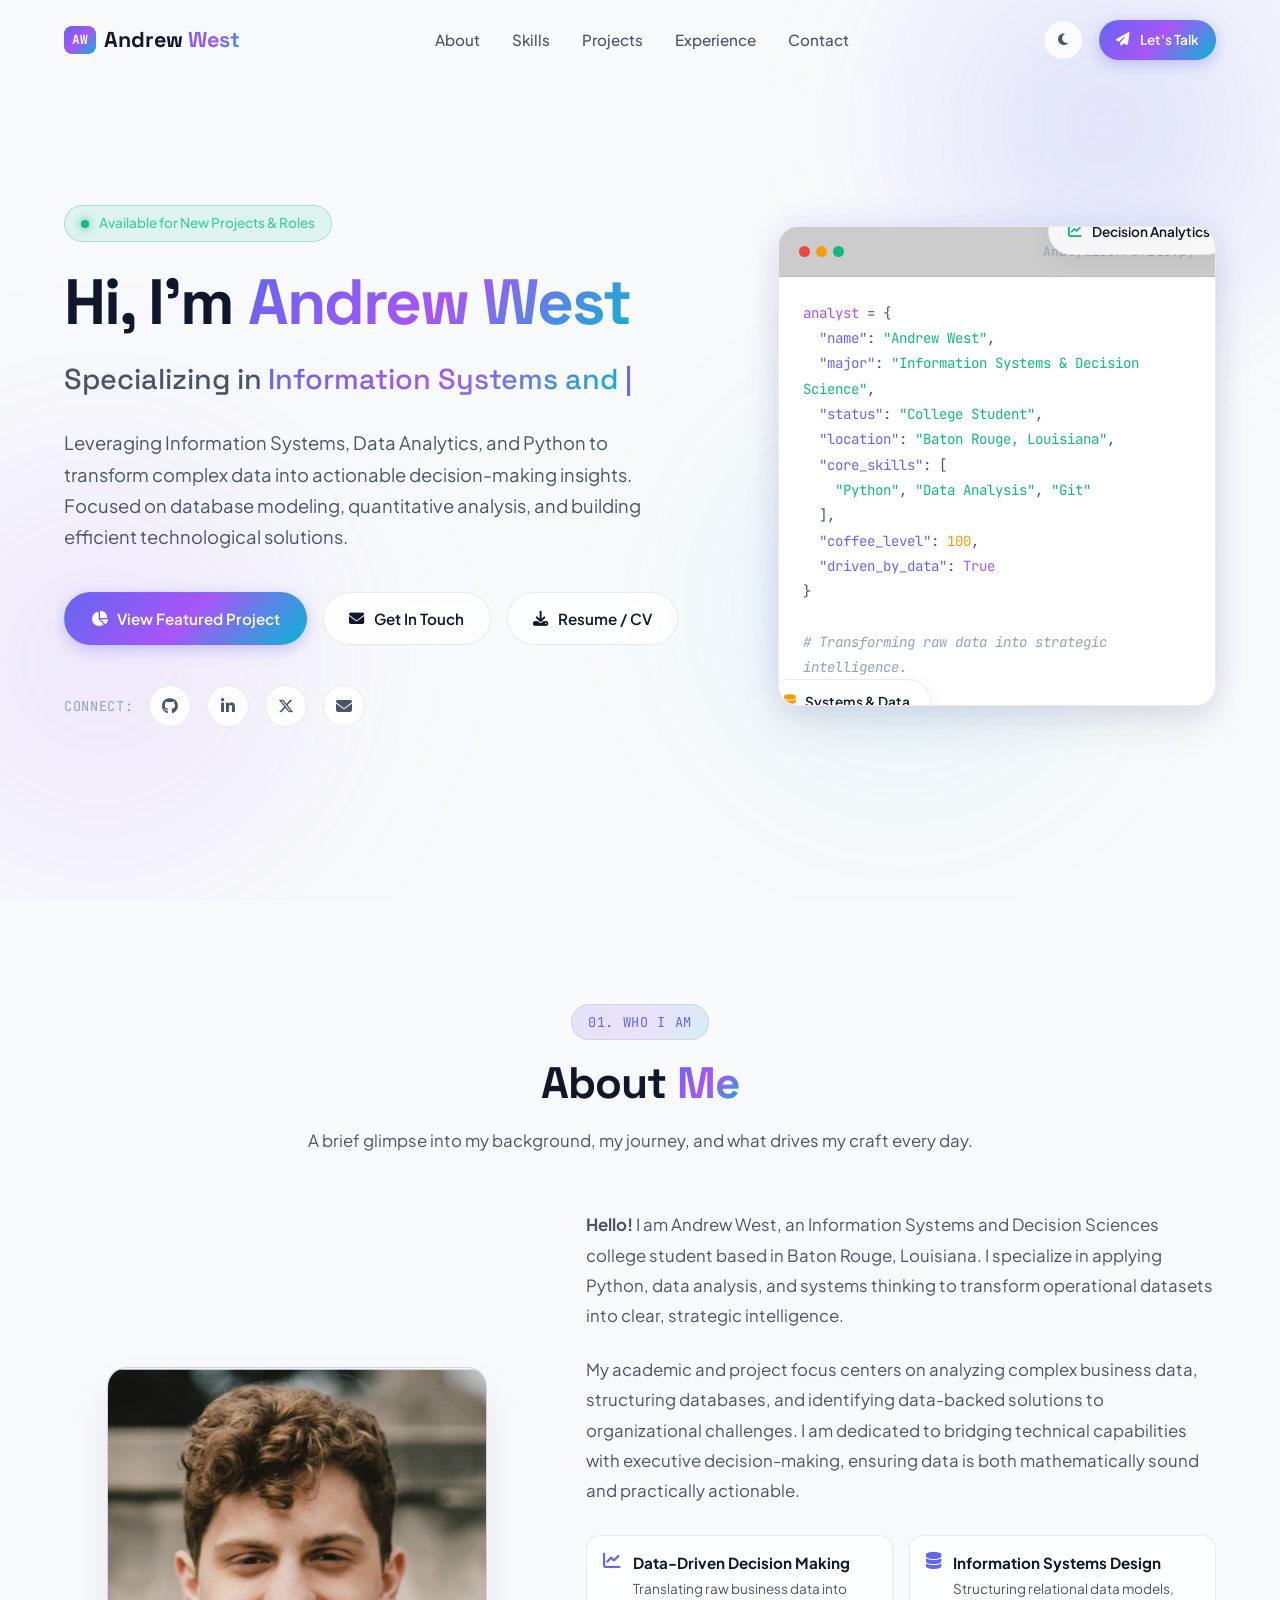
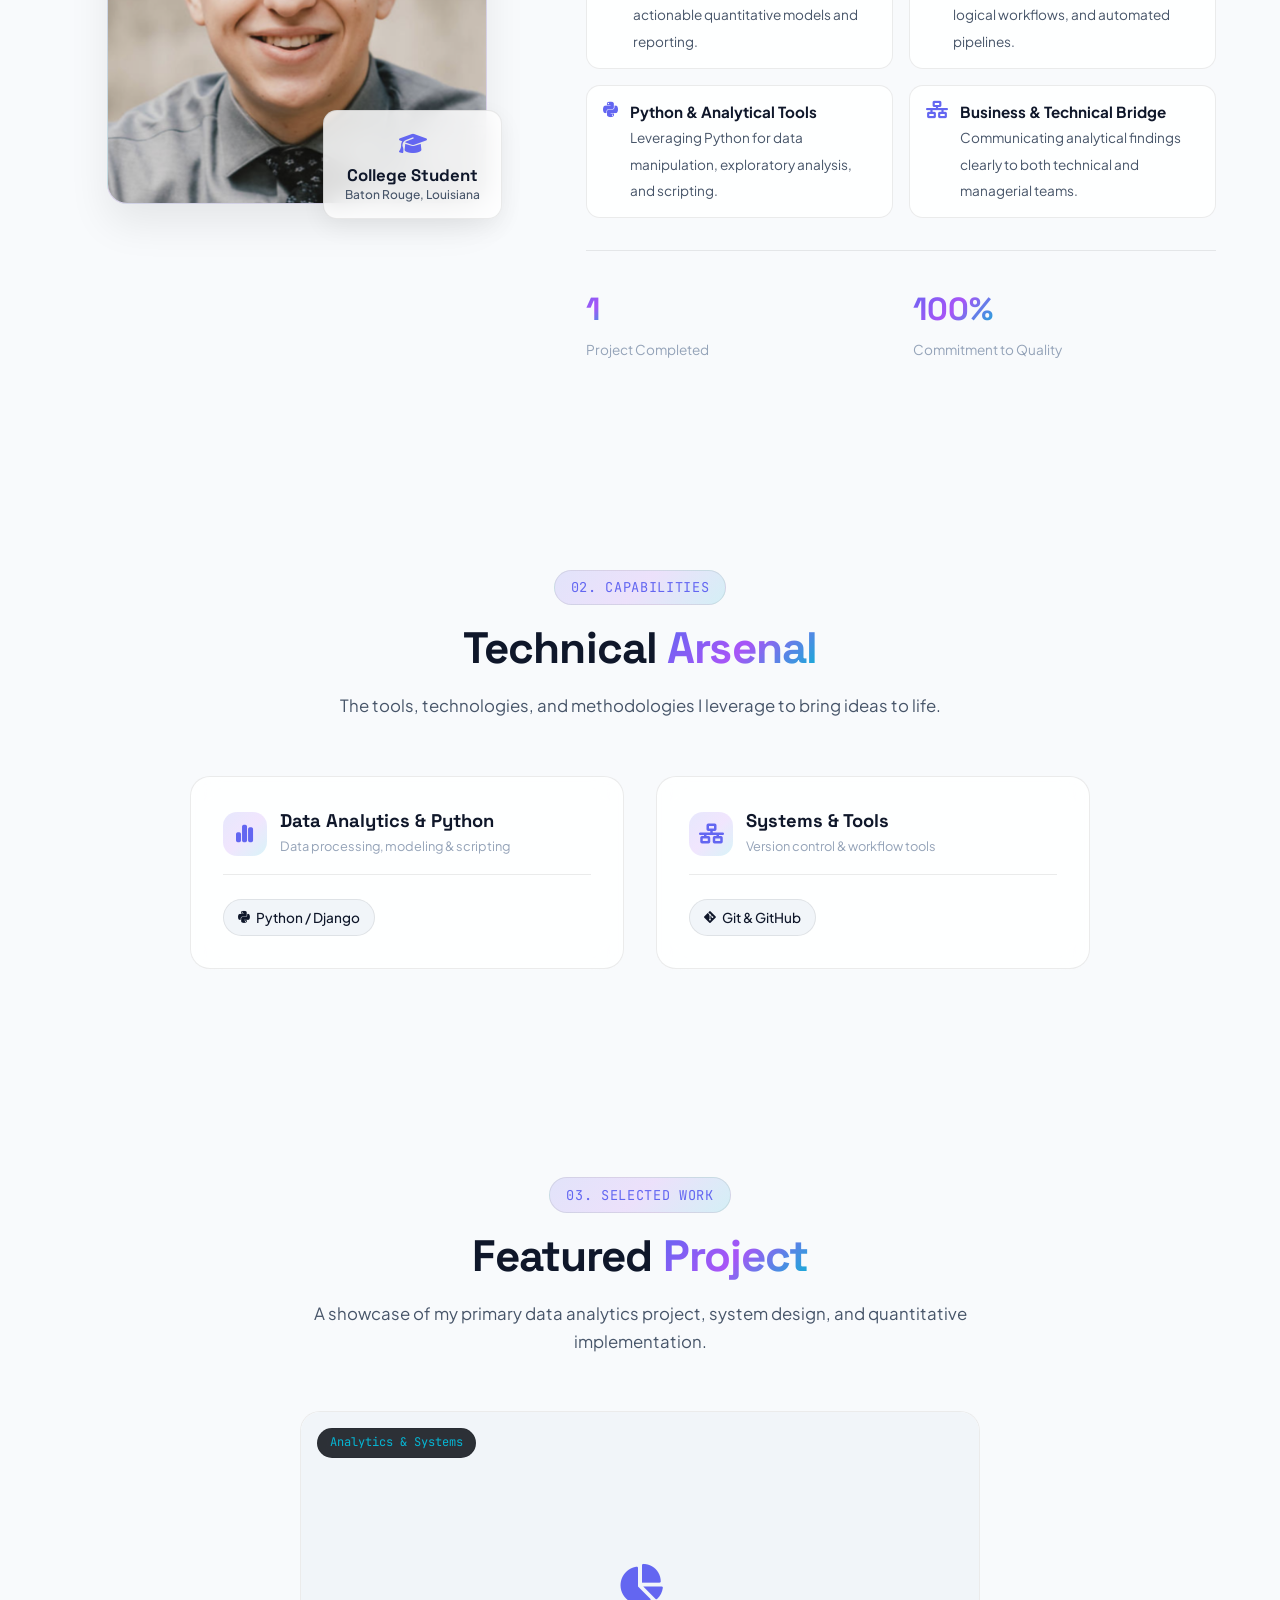
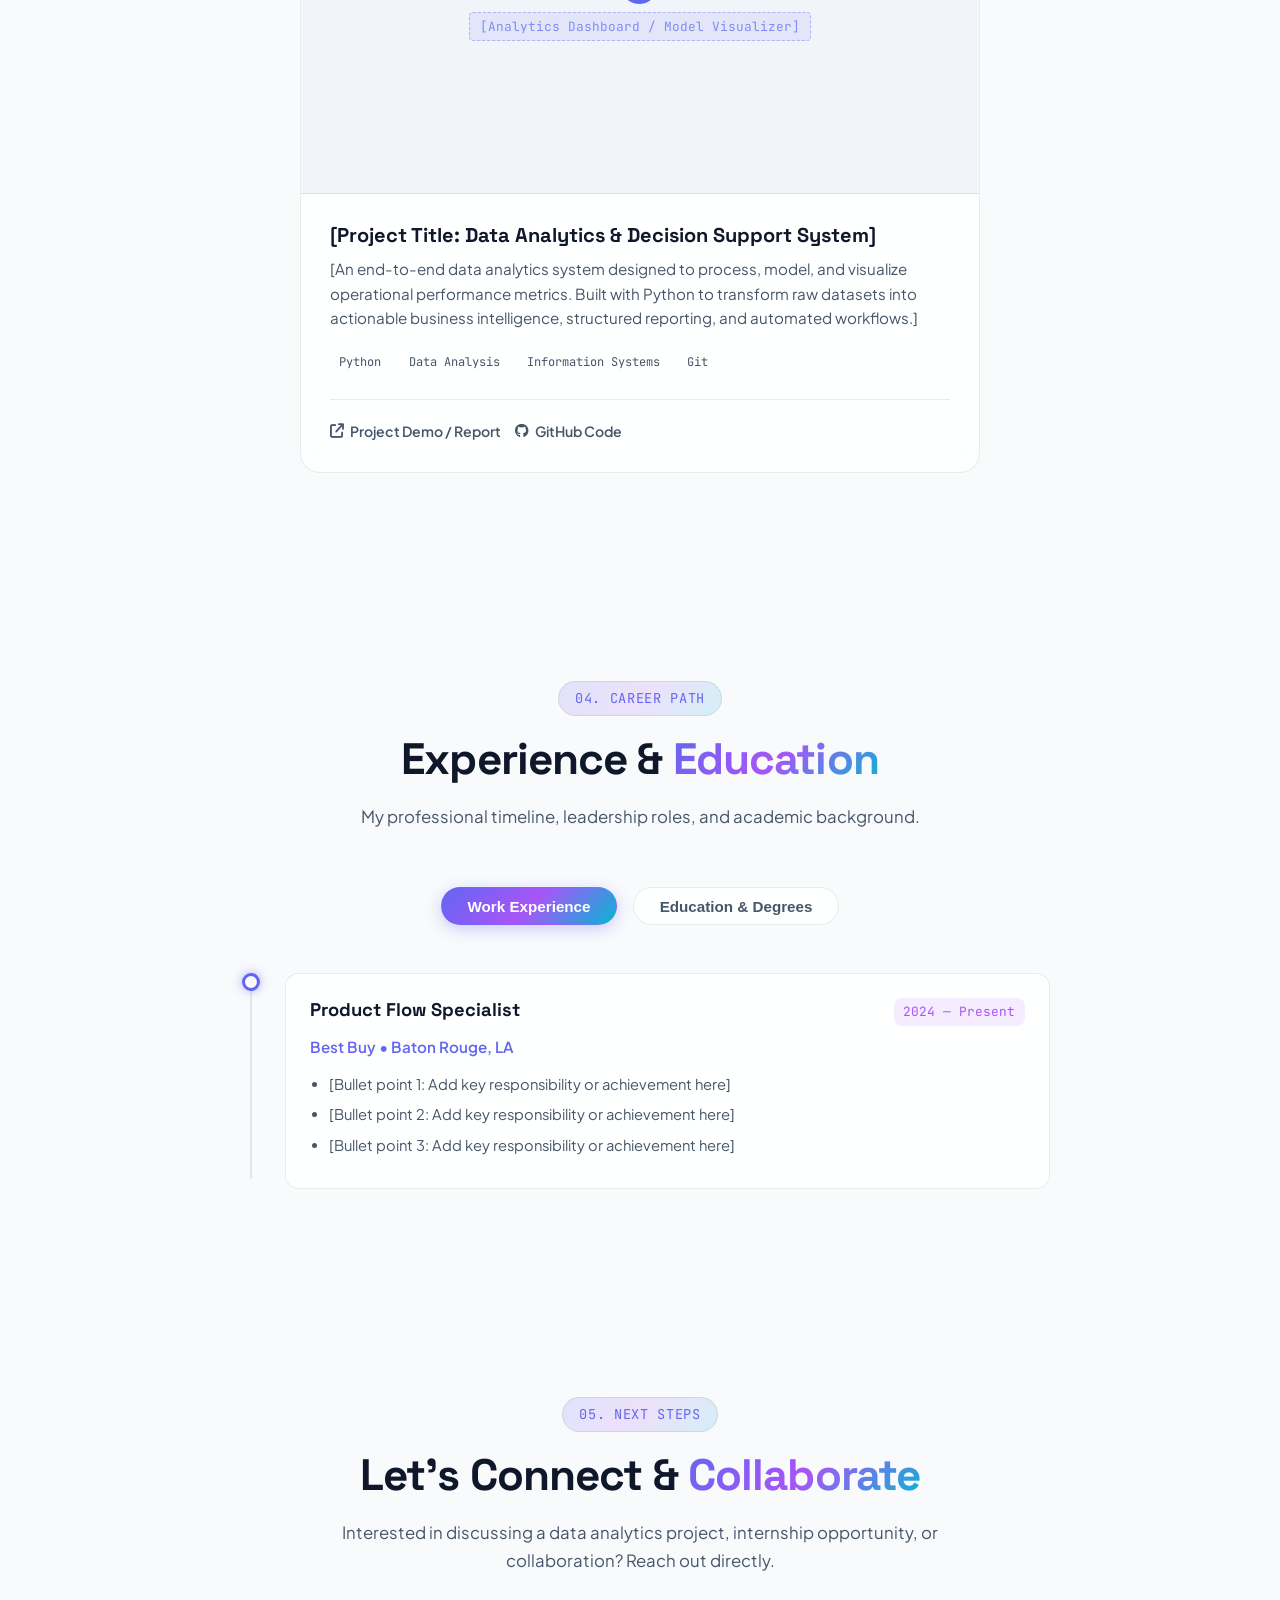
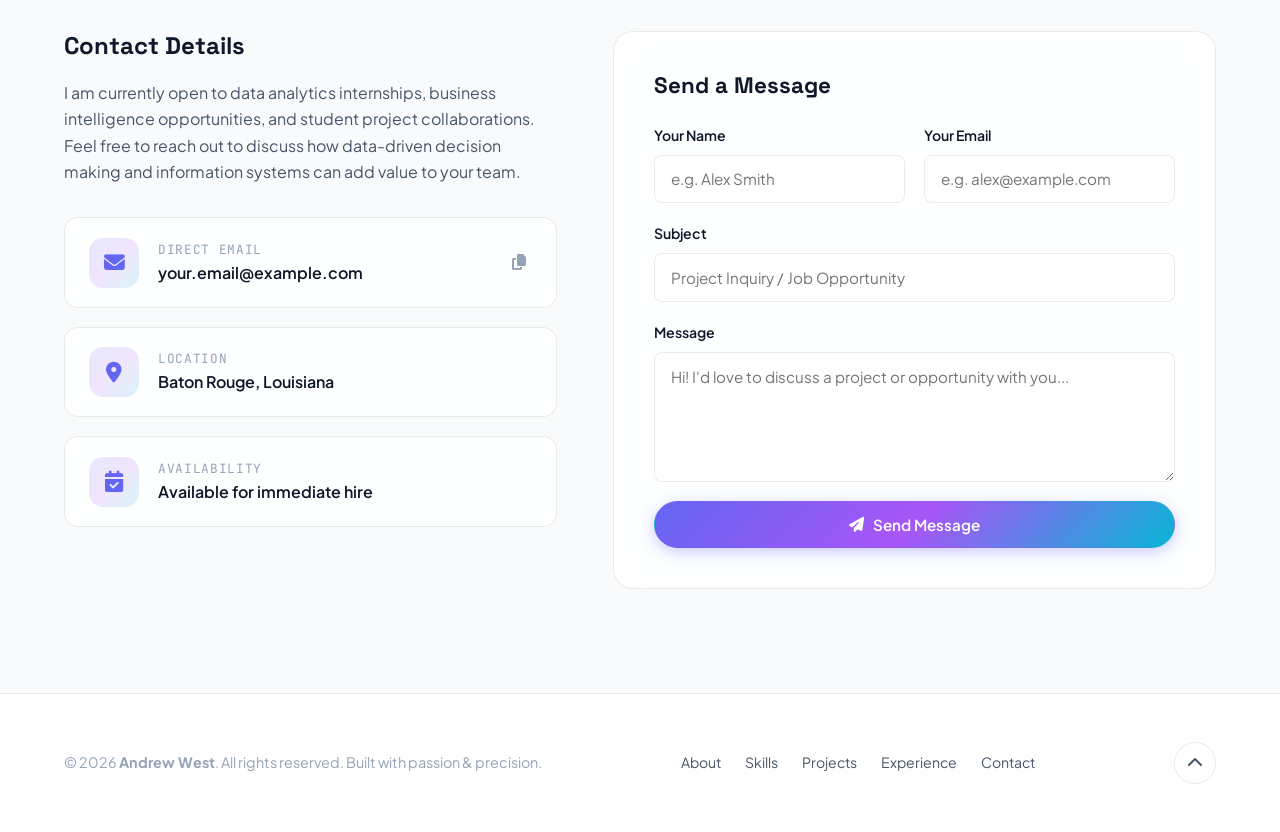
==== commit 528f932a: "a lot of added changes to the information and structure to the portfolio." ====
--- a/index.html
+++ b/index.html
@@ -7,10 +7,10 @@
   <!-- =====================================================================
        SEO & PAGE META (EDIT THESE FOR YOUR PERSONAL PROFILE)
        ===================================================================== -->
-  <title>[Your Name] | Full Stack Developer & Software Engineer</title>
-  <meta name="description" content="Personal portfolio of [Your Name], a passionate software engineer specializing in modern web development, clean design, and scalable systems.">
-  <meta name="keywords" content="portfolio, software engineer, web developer, full stack, frontend, backend">
-  <meta name="author" content="[Your Name]">
+  <title>Andrew West | Software Developer & Student Portfolio</title>
+  <meta name="description" content="Personal portfolio of Andrew West, a software developer and college student based in Baton Rouge, Louisiana.">
+  <meta name="keywords" content="portfolio, Andrew West, software developer, Python, Git, Baton Rouge Louisiana">
+  <meta name="author" content="Andrew West">
 
   <!-- Google Fonts -->
   <link rel="preconnect" href="https://fonts.googleapis.com">
@@ -39,10 +39,9 @@
     <div class="container nav-container">
       
       <!-- Brand Logo / Monogram -->
-      <!-- EDIT: Change "[YN]" and "[YourName]" to your monogram or name -->
       <a href="#hero" class="brand-logo" aria-label="Home">
-        <span class="brand-badge">[YN]</span>
-        <span>[Your<span class="gradient-text">Name</span>]</span>
+        <span class="brand-badge">AW</span>
+        <span>Andrew <span class="gradient-text">West</span></span>
       </a>
 
       <!-- Desktop Nav Menu -->
@@ -52,7 +51,6 @@
           <li><a href="#skills" class="nav-link">Skills</a></li>
           <li><a href="#projects" class="nav-link">Projects</a></li>
           <li><a href="#experience" class="nav-link">Experience</a></li>
-          <li><a href="#testimonials" class="nav-link">Endorsements</a></li>
           <li><a href="#contact" class="nav-link">Contact</a></li>
         </ul>
       </nav>
@@ -95,9 +93,8 @@
           </div>
 
           <!-- Main Greeting & Name -->
-          <!-- EDIT: Replace "[Your Name]" with your real name -->
           <h1 class="hero-title">
-            Hi, I'm <span class="gradient-text">[Your Name]</span>
+            Hi, I'm <span class="gradient-text">Andrew West</span>
           </h1>
 
           <!-- Dynamic Role Typewriter -->
@@ -108,15 +105,14 @@
           </div>
 
           <!-- Hero Pitch / Elevator Tagline -->
-          <!-- EDIT: Write a short 1-2 sentence compelling summary of your craft -->
           <p class="hero-description">
-            [I design and build high-performance web applications, reliable backend architectures, and elegant digital products. Focused on writing clean, scalable code and delivering memorable user experiences.]
+            Leveraging Information Systems, Data Analytics, and Python to transform complex data into actionable decision-making insights. Focused on database modeling, quantitative analysis, and building efficient technological solutions.
           </p>
 
           <!-- Call to Action Buttons -->
           <div class="hero-ctas">
             <a href="#projects" class="btn btn-primary">
-              <i class="fas fa-briefcase"></i> View Featured Work
+              <i class="fas fa-chart-pie"></i> View Featured Project
             </a>
             <a href="#contact" class="btn btn-secondary">
               <i class="fas fa-envelope"></i> Get In Touch
@@ -155,31 +151,29 @@
                 <span></span>
                 <span></span>
               </div>
-              <span class="mockup-title">DeveloperProfile.ts</span>
+              <span class="mockup-title">AnalyticsProfile.py</span>
             </div>
             <div class="mockup-body">
-              <span class="code-keyword">const</span> <span class="code-fn">developer</span> = {<br>
-              &nbsp;&nbsp;<span class="code-prop">name</span>: <span class="code-str">"[Your Name]"</span>,<br>
-              &nbsp;&nbsp;<span class="code-prop">role</span>: <span class="code-str">"Full Stack Engineer"</span>,<br>
-              &nbsp;&nbsp;<span class="code-prop">status</span>: <span class="code-str">"Open for Opportunities"</span>,<br>
-              &nbsp;&nbsp;<span class="code-prop">location</span>: <span class="code-str">"[Your City, Country / Remote]"</span>,<br>
-              &nbsp;&nbsp;<span class="code-prop">passion</span>: <span class="code-str">"Building resilient software"</span>,<br>
-              &nbsp;&nbsp;<span class="code-prop">skills</span>: [<br>
-              &nbsp;&nbsp;&nbsp;&nbsp;<span class="code-str">"JavaScript"</span>, <span class="code-str">"TypeScript"</span>, <span class="code-str">"React"</span>,<br>
-              &nbsp;&nbsp;&nbsp;&nbsp;<span class="code-str">"Node.js"</span>, <span class="code-str">"Python"</span>, <span class="code-str">"SQL"</span><br>
+              <span class="code-keyword">analyst</span> = {<br>
+              &nbsp;&nbsp;<span class="code-prop">"name"</span>: <span class="code-str">"Andrew West"</span>,<br>
+              &nbsp;&nbsp;<span class="code-prop">"major"</span>: <span class="code-str">"Information Systems & Decision Science"</span>,<br>
+              &nbsp;&nbsp;<span class="code-prop">"status"</span>: <span class="code-str">"College Student"</span>,<br>
+              &nbsp;&nbsp;<span class="code-prop">"location"</span>: <span class="code-str">"Baton Rouge, Louisiana"</span>,<br>
+              &nbsp;&nbsp;<span class="code-prop">"core_skills"</span>: [<br>
+              &nbsp;&nbsp;&nbsp;&nbsp;<span class="code-str">"Python"</span>, <span class="code-str">"Data Analysis"</span>, <span class="code-str">"Git"</span><br>
               &nbsp;&nbsp;],<br>
-              &nbsp;&nbsp;<span class="code-prop">coffeeLevel</span>: <span class="code-num">100</span>,<br>
-              &nbsp;&nbsp;<span class="code-prop">readyToCollaborate</span>: <span class="code-keyword">true</span><br>
-              };<br><br>
-              <span class="code-comment">// Let's build something extraordinary together.</span>
+              &nbsp;&nbsp;<span class="code-prop">"coffee_level"</span>: <span class="code-num">100</span>,<br>
+              &nbsp;&nbsp;<span class="code-prop">"driven_by_data"</span>: <span class="code-keyword">True</span><br>
+              }<br><br>
+              <span class="code-comment"># Transforming raw data into strategic intelligence.</span>
             </div>
 
             <!-- Floating UI Pills -->
             <div class="floating-pill pill-top-right">
-              <i class="fas fa-check-circle" style="color: var(--success);"></i> Clean Architecture
+              <i class="fas fa-chart-line" style="color: var(--success);"></i> Decision Analytics
             </div>
             <div class="floating-pill pill-bottom-left">
-              <i class="fas fa-bolt" style="color: #f59e0b;"></i> High Performance
+              <i class="fas fa-database" style="color: #f59e0b;"></i> Systems & Data
             </div>
           </div>
         </div>
@@ -201,68 +195,60 @@
 
         <div class="about-grid">
           
-          <!-- Left: Profile Avatar / Photo Frame -->
+          <!-- Left: Profile Photo / Photo Frame -->
           <div class="about-photo-wrapper">
             <div class="photo-frame">
-              <!-- EDIT: If you have a headshot image, replace the placeholder below with:
-                   <img src="assets/profile.jpg" alt="[Your Name]" style="width: 100%; height: 100%; object-fit: cover;"> -->
-              <div class="avatar-placeholder">
-                <div class="avatar-icon-circle">
-                  <i class="fas fa-user-tie"></i>
-                </div>
-                <div class="avatar-badge-text">[Your Photo Here]</div>
-                <p class="placeholder-hint">Square or portrait headshot</p>
-              </div>
-            </div>
-
-            <!-- Floating Experience Badge -->
-            <!-- EDIT: Update the years of experience or key achievement -->
+              <img src="assets/profile.png" alt="Andrew West Headshot" class="profile-photo">
+            </div>
+
+            <!-- Floating Status Badge -->
             <div class="about-badge-exp">
-              <div class="exp-number">[X]+</div>
-              <div class="exp-label">Years of Experience</div>
+              <div class="exp-icon"><i class="fas fa-graduation-cap"></i></div>
+              <div class="exp-status">College Student</div>
+              <div class="exp-label">Baton Rouge, Louisiana</div>
             </div>
           </div>
 
           <!-- Right: Bio Information & Highlights -->
           <div class="about-info-col">
-            <!-- EDIT: Bio Paragraph 1 -->
+            <!-- Bio Paragraph 1 -->
             <p class="about-bio-text">
-              <strong>Hello!</strong> I am [Your Name], a software developer based in [Your Location / Remote]. I specialize in crafting elegant user interfaces, architecting performant backends, and bridging the gap between design and functionality.
+              <strong>Hello!</strong> I am Andrew West, an Information Systems and Decision Sciences college student based in Baton Rouge, Louisiana. I specialize in applying Python, data analysis, and systems thinking to transform operational datasets into clear, strategic intelligence.
             </p>
 
-            <!-- EDIT: Bio Paragraph 2 -->
+            <!-- Bio Paragraph 2 -->
             <p class="about-bio-text">
-              [Add a second paragraph about your journey: how you learned programming, your past successes, the kinds of teams or clients you enjoy working with, and the technologies you are currently enthusiastic about exploring.]
+              My academic and project focus centers on analyzing complex business data, structuring databases, and identifying data-backed solutions to organizational challenges. I am dedicated to bridging technical capabilities with executive decision-making, ensuring data is both mathematically sound and practically actionable.
             </p>
 
-            <!-- Key Strengths / Philosophy Highlights -->
+            <!-- Key Strengths / Analytical Highlights -->
             <div class="about-highlights-grid">
               <div class="highlight-item">
-                <i class="fas fa-code-branch highlight-icon"></i>
+                <i class="fas fa-chart-line highlight-icon"></i>
                 <div>
-                  <strong>Clean Code Advocate</strong>
-                  <span>Maintainable, testable, and self-documenting standards.</span>
+                  <strong>Data-Driven Decision Making</strong>
+                  <span>Translating raw business data into actionable quantitative models and reporting.</span>
                 </div>
               </div>
               <div class="highlight-item">
-                <i class="fas fa-laptop-code highlight-icon"></i>
+                <i class="fas fa-database highlight-icon"></i>
                 <div>
-                  <strong>Modern Tech Stack</strong>
-                  <span>Always adopting industry-proven tools and frameworks.</span>
+                  <strong>Information Systems Design</strong>
+                  <span>Structuring relational data models, logical workflows, and automated pipelines.</span>
                 </div>
               </div>
               <div class="highlight-item">
-                <i class="fas fa-users-gear highlight-icon"></i>
+                <i class="fab fa-python highlight-icon"></i>
                 <div>
-                  <strong>Collaborative Mindset</strong>
-                  <span>Effective communicator in agile and cross-functional teams.</span>
+                  <strong>Python & Analytical Tools</strong>
+                  <span>Leveraging Python for data manipulation, exploratory analysis, and scripting.</span>
                 </div>
               </div>
               <div class="highlight-item">
-                <i class="fas fa-shield-halved highlight-icon"></i>
+                <i class="fas fa-network-wired highlight-icon"></i>
                 <div>
-                  <strong>Performance & Security</strong>
-                  <span>Fast load times, robust data protection, and responsive layouts.</span>
+                  <strong>Business & Technical Bridge</strong>
+                  <span>Communicating analytical findings clearly to both technical and managerial teams.</span>
                 </div>
               </div>
             </div>
@@ -271,12 +257,8 @@
             <!-- EDIT: Adjust numbers to match your actual stats -->
             <div class="about-stats">
               <div class="stat-item">
-                <div class="stat-value gradient-text">[25]+</div>
-                <div class="stat-name">Projects Completed</div>
-              </div>
-              <div class="stat-item">
-                <div class="stat-value gradient-text">[15]+</div>
-                <div class="stat-name">Happy Clients / Teams</div>
+                <div class="stat-value gradient-text">1</div>
+                <div class="stat-name">Project Completed</div>
               </div>
               <div class="stat-item">
                 <div class="stat-value gradient-text">100%</div>
@@ -304,97 +286,38 @@
         </div>
 
         <div class="skills-grid">
-          
-          <!-- Category 1: Frontend Development -->
+
+          <!-- Category 1: Data Analytics & Python -->
           <div class="glass-card skill-card">
             <div class="skill-category-header">
               <div class="skill-category-icon">
-                <i class="fas fa-desktop"></i>
+                <i class="fas fa-chart-simple"></i>
               </div>
               <div>
-                <h3 class="skill-category-title">Frontend Engineering</h3>
-                <span style="font-size: 0.8rem; color: var(--text-muted);">User interfaces & client state</span>
-              </div>
-            </div>
-            <!-- EDIT: Add, remove, or modify skills in this list -->
+                <h3 class="skill-category-title">Data Analytics & Python</h3>
+                <span style="font-size: 0.8rem; color: var(--text-muted);">Data processing, modeling & scripting</span>
+              </div>
+            </div>
+            <!-- EDIT: Add your analytics and programming skills below when ready -->
             <div class="skill-pill-list">
-              <span class="skill-pill"><i class="fab fa-html5"></i> HTML5 & CSS3</span>
-              <span class="skill-pill"><i class="fab fa-js"></i> JavaScript (ES6+)</span>
-              <span class="skill-pill"><i class="fas fa-code"></i> TypeScript</span>
-              <span class="skill-pill"><i class="fab fa-react"></i> React.js</span>
-              <span class="skill-pill"><i class="fas fa-layer-group"></i> Next.js</span>
-              <span class="skill-pill"><i class="fab fa-vuejs"></i> Vue.js</span>
-              <span class="skill-pill"><i class="fas fa-palette"></i> Responsive Design</span>
-              <span class="skill-pill"><i class="fas fa-wind"></i> Tailwind CSS / SASS</span>
-            </div>
-          </div>
-
-          <!-- Category 2: Backend & Databases -->
+              <span class="skill-pill"><i class="fab fa-python"></i> Python / Django</span>
+            </div>
+          </div>
+
+          <!-- Category 2: Systems & Workflow Tools -->
           <div class="glass-card skill-card">
             <div class="skill-category-header">
               <div class="skill-category-icon">
-                <i class="fas fa-server"></i>
+                <i class="fas fa-network-wired"></i>
               </div>
               <div>
-                <h3 class="skill-category-title">Backend & APIs</h3>
-                <span style="font-size: 0.8rem; color: var(--text-muted);">Services, data storage & logic</span>
-              </div>
-            </div>
-            <!-- EDIT: Add, remove, or modify skills in this list -->
-            <div class="skill-pill-list">
-              <span class="skill-pill"><i class="fab fa-node-js"></i> Node.js</span>
-              <span class="skill-pill"><i class="fas fa-bolt"></i> Express / Fastify</span>
-              <span class="skill-pill"><i class="fab fa-python"></i> Python / Django</span>
-              <span class="skill-pill"><i class="fas fa-database"></i> PostgreSQL & MySQL</span>
-              <span class="skill-pill"><i class="fas fa-leaf"></i> MongoDB</span>
-              <span class="skill-pill"><i class="fas fa-network-wired"></i> RESTful APIs</span>
-              <span class="skill-pill"><i class="fas fa-project-diagram"></i> GraphQL</span>
-              <span class="skill-pill"><i class="fas fa-key"></i> Auth & Security (JWT, OAuth)</span>
-            </div>
-          </div>
-
-          <!-- Category 3: DevOps & Cloud Architecture -->
-          <div class="glass-card skill-card">
-            <div class="skill-category-header">
-              <div class="skill-category-icon">
-                <i class="fas fa-cloud"></i>
-              </div>
-              <div>
-                <h3 class="skill-category-title">DevOps & Cloud</h3>
-                <span style="font-size: 0.8rem; color: var(--text-muted);">Deployment, CI/CD & hosting</span>
-              </div>
-            </div>
-            <!-- EDIT: Add, remove, or modify skills in this list -->
+                <h3 class="skill-category-title">Systems & Tools</h3>
+                <span style="font-size: 0.8rem; color: var(--text-muted);">Version control & workflow tools</span>
+              </div>
+            </div>
+            <!-- EDIT: Add your tools and database platforms below when ready -->
             <div class="skill-pill-list">
               <span class="skill-pill"><i class="fab fa-git-alt"></i> Git & GitHub</span>
-              <span class="skill-pill"><i class="fab fa-docker"></i> Docker</span>
-              <span class="skill-pill"><i class="fab fa-aws"></i> AWS / Cloud</span>
-              <span class="skill-pill"><i class="fas fa-rocket"></i> Vercel / Netlify</span>
-              <span class="skill-pill"><i class="fas fa-gears"></i> CI/CD Pipelines</span>
-              <span class="skill-pill"><i class="fab fa-linux"></i> Linux CLI</span>
-              <span class="skill-pill"><i class="fas fa-microchip"></i> Serverless Functions</span>
-            </div>
-          </div>
-
-          <!-- Category 4: Design & Methodologies -->
-          <div class="glass-card skill-card">
-            <div class="skill-category-header">
-              <div class="skill-category-icon">
-                <i class="fas fa-compass-drafting"></i>
-              </div>
-              <div>
-                <h3 class="skill-category-title">Design & Practices</h3>
-                <span style="font-size: 0.8rem; color: var(--text-muted);">Workflow, UX & testing</span>
-              </div>
-            </div>
-            <!-- EDIT: Add, remove, or modify skills in this list -->
-            <div class="skill-pill-list">
-              <span class="skill-pill"><i class="fab fa-figma"></i> Figma UI/UX</span>
-              <span class="skill-pill"><i class="fas fa-vial"></i> Unit & E2E Testing</span>
-              <span class="skill-pill"><i class="fas fa-diagram-project"></i> Agile / Scrum</span>
-              <span class="skill-pill"><i class="fas fa-magnifying-glass"></i> SEO & Core Web Vitals</span>
-              <span class="skill-pill"><i class="fas fa-universal-access"></i> Web Accessibility (a11y)</span>
-              <span class="skill-pill"><i class="fas fa-bug"></i> Debugging & Profiling</span>
             </div>
           </div>
 
@@ -411,161 +334,45 @@
         
         <div class="section-header">
           <span class="section-tag">03. Selected Work</span>
-          <h2 class="section-title">Featured <span class="gradient-text">Projects</span></h2>
-          <p class="section-subtitle">A showcase of recent web applications, system designs, and personal builds.</p>
-        </div>
-
-        <!-- Filter Controls -->
-        <div class="projects-filter-bar">
-          <button class="filter-btn active" data-filter="all">All Projects</button>
-          <button class="filter-btn" data-filter="fullstack">Full Stack</button>
-          <button class="filter-btn" data-filter="frontend">Frontend</button>
-          <button class="filter-btn" data-filter="backend">Backend & APIs</button>
+          <h2 class="section-title">Featured <span class="gradient-text">Project</span></h2>
+          <p class="section-subtitle">A showcase of my primary data analytics project, system design, and quantitative implementation.</p>
         </div>
 
         <!-- Projects Grid Container -->
-        <div class="projects-grid">
+        <div class="projects-grid single-project">
           
-          <!-- ================= PROJECT 01 ================= -->
+          <!-- ================= FEATURED PROJECT ================= -->
           <div class="glass-card project-card" data-category="fullstack">
             <!-- Project Image / Mockup Preview Area -->
             <div class="project-image-box">
-              <span class="project-badge">Full Stack</span>
+              <span class="project-badge">Analytics & Systems</span>
               <div class="project-mockup-graphic">
-                <i class="fas fa-store"></i>
-                <span class="placeholder-hint">[Project Screenshot 1]</span>
+                <i class="fas fa-chart-pie"></i>
+                <span class="placeholder-hint">[Analytics Dashboard / Model Visualizer]</span>
               </div>
             </div>
 
             <!-- Project Details -->
             <div class="project-content">
               <!-- EDIT: Project Title -->
-              <h3 class="project-title">[Project Name 1: Next-Gen E-Commerce]</h3>
+              <h3 class="project-title">[Project Title: Data Analytics & Decision Support System]</h3>
               <!-- EDIT: Project Short Description -->
               <p class="project-desc">
-                [A high-performance modern e-commerce storefront with real-time stock sync, secure Stripe payment gateway, and an analytics dashboard.]
+                [An end-to-end data analytics system designed to process, model, and visualize operational performance metrics. Built with Python to transform raw datasets into actionable business intelligence, structured reporting, and automated workflows.]
               </p>
               
               <!-- Tech Stack Badges -->
               <div class="project-tech-stack">
-                <span class="tech-tag">React</span>
-                <span class="tech-tag">Node.js</span>
-                <span class="tech-tag">PostgreSQL</span>
-                <span class="tech-tag">Stripe API</span>
+                <span class="tech-tag">Python</span>
+                <span class="tech-tag">Data Analysis</span>
+                <span class="tech-tag">Information Systems</span>
+                <span class="tech-tag">Git</span>
               </div>
 
               <!-- Action Links -->
               <div class="project-actions">
                 <a href="#" target="_blank" rel="noopener noreferrer" class="project-action-link">
-                  <i class="fas fa-arrow-up-right-from-square"></i> Live Demo
-                </a>
-                <a href="#" target="_blank" rel="noopener noreferrer" class="project-action-link">
-                  <i class="fab fa-github"></i> GitHub Code
-                </a>
-              </div>
-            </div>
-          </div>
-
-          <!-- ================= PROJECT 02 ================= -->
-          <div class="glass-card project-card" data-category="fullstack">
-            <div class="project-image-box">
-              <span class="project-badge">Full Stack</span>
-              <div class="project-mockup-graphic">
-                <i class="fas fa-chart-line"></i>
-                <span class="placeholder-hint">[Project Screenshot 2]</span>
-              </div>
-            </div>
-
-            <div class="project-content">
-              <!-- EDIT: Project Title -->
-              <h3 class="project-title">[Project Name 2: SaaS Workflow Dashboard]</h3>
-              <!-- EDIT: Project Short Description -->
-              <p class="project-desc">
-                [A comprehensive collaborative task and project management application featuring drag-and-drop kanban boards, team chat, and metrics visualization.]
-              </p>
-              
-              <div class="project-tech-stack">
-                <span class="tech-tag">Next.js</span>
-                <span class="tech-tag">TypeScript</span>
-                <span class="tech-tag">Tailwind</span>
-                <span class="tech-tag">Prisma ORM</span>
-              </div>
-
-              <div class="project-actions">
-                <a href="#" target="_blank" rel="noopener noreferrer" class="project-action-link">
-                  <i class="fas fa-arrow-up-right-from-square"></i> Live Demo
-                </a>
-                <a href="#" target="_blank" rel="noopener noreferrer" class="project-action-link">
-                  <i class="fab fa-github"></i> GitHub Code
-                </a>
-              </div>
-            </div>
-          </div>
-
-          <!-- ================= PROJECT 03 ================= -->
-          <div class="glass-card project-card" data-category="frontend">
-            <div class="project-image-box">
-              <span class="project-badge">Frontend</span>
-              <div class="project-mockup-graphic">
-                <i class="fas fa-robot"></i>
-                <span class="placeholder-hint">[Project Screenshot 3]</span>
-              </div>
-            </div>
-
-            <div class="project-content">
-              <!-- EDIT: Project Title -->
-              <h3 class="project-title">[Project Name 3: AI Assistant Studio]</h3>
-              <!-- EDIT: Project Short Description -->
-              <p class="project-desc">
-                [An interactive playground and conversational interface connecting multiple generative AI models with streaming responses and markdown rendering.]
-              </p>
-              
-              <div class="project-tech-stack">
-                <span class="tech-tag">React</span>
-                <span class="tech-tag">WebSockets</span>
-                <span class="tech-tag">CSS Modules</span>
-                <span class="tech-tag">OpenAI API</span>
-              </div>
-
-              <div class="project-actions">
-                <a href="#" target="_blank" rel="noopener noreferrer" class="project-action-link">
-                  <i class="fas fa-arrow-up-right-from-square"></i> Live Demo
-                </a>
-                <a href="#" target="_blank" rel="noopener noreferrer" class="project-action-link">
-                  <i class="fab fa-github"></i> GitHub Code
-                </a>
-              </div>
-            </div>
-          </div>
-
-          <!-- ================= PROJECT 04 ================= -->
-          <div class="glass-card project-card" data-category="backend">
-            <div class="project-image-box">
-              <span class="project-badge">Backend & API</span>
-              <div class="project-mockup-graphic">
-                <i class="fas fa-cloud-arrow-up"></i>
-                <span class="placeholder-hint">[Project Screenshot 4]</span>
-              </div>
-            </div>
-
-            <div class="project-content">
-              <!-- EDIT: Project Title -->
-              <h3 class="project-title">[Project Name 4: Cloud Media Processing API]</h3>
-              <!-- EDIT: Project Short Description -->
-              <p class="project-desc">
-                [Scalable microservices REST API for automated image optimization, watermarking, and secure S3 asset pipeline with rate limiting.]
-              </p>
-              
-              <div class="project-tech-stack">
-                <span class="tech-tag">Node.js</span>
-                <span class="tech-tag">Redis</span>
-                <span class="tech-tag">AWS S3</span>
-                <span class="tech-tag">Docker</span>
-              </div>
-
-              <div class="project-actions">
-                <a href="#" target="_blank" rel="noopener noreferrer" class="project-action-link">
-                  <i class="fas fa-arrow-up-right-from-square"></i> Live Demo
+                  <i class="fas fa-arrow-up-right-from-square"></i> Project Demo / Report
                 </a>
                 <a href="#" target="_blank" rel="noopener noreferrer" class="project-action-link">
                   <i class="fab fa-github"></i> GitHub Code
@@ -600,52 +407,20 @@
         <!-- Work Experience Timeline -->
         <div class="timeline-container" id="timeline-work">
           
-          <!-- Experience Item 1 -->
+          <!-- Experience Item: Best Buy -->
           <div class="timeline-item">
             <div class="timeline-marker"></div>
             <div class="timeline-content">
               <div class="timeline-header-row">
-                <h3 class="timeline-role">[Senior / Lead Software Engineer]</h3>
-                <span class="timeline-date-badge">2023 — Present</span>
-              </div>
-              <div class="timeline-org">[Company or Organization Name] • [City, Country / Remote]</div>
+                <h3 class="timeline-role">Product Flow Specialist</h3>
+                <span class="timeline-date-badge">2024 — Present</span>
+              </div>
+              <div class="timeline-org">Best Buy • Baton Rouge, LA</div>
               <ul class="timeline-bullets">
-                <li>[Led architectural revamp of core client-facing platform, improving page load speeds by 45%.]</li>
-                <li>[Mentored junior and mid-level developers, conducted code reviews, and championed best practices.]</li>
-                <li>[Spearheaded integration with 3rd-party enterprise APIs and ensured 99.9% application uptime.]</li>
-              </ul>
-            </div>
-          </div>
-
-          <!-- Experience Item 2 -->
-          <div class="timeline-item">
-            <div class="timeline-marker"></div>
-            <div class="timeline-content">
-              <div class="timeline-header-row">
-                <h3 class="timeline-role">[Full Stack Developer]</h3>
-                <span class="timeline-date-badge">2021 — 2023</span>
-              </div>
-              <div class="timeline-org">[Previous Company Name] • [Location]</div>
-              <ul class="timeline-bullets">
-                <li>[Developed responsive user interfaces with React and built RESTful microservices with Node.js/Express.]</li>
-                <li>[Engineered database schema optimizations in PostgreSQL, decreasing complex query latency by 30%.]</li>
-                <li>[Collaborated closely with UX designers and product managers in 2-week agile sprint cycles.]</li>
-              </ul>
-            </div>
-          </div>
-
-          <!-- Experience Item 3 -->
-          <div class="timeline-item">
-            <div class="timeline-marker"></div>
-            <div class="timeline-content">
-              <div class="timeline-header-row">
-                <h3 class="timeline-role">[Junior Web Developer / Intern]</h3>
-                <span class="timeline-date-badge">2020 — 2021</span>
-              </div>
-              <div class="timeline-org">[Initial Company or Agency Name] • [Location]</div>
-              <ul class="timeline-bullets">
-                <li>[Constructed mobile-first landing pages and modular component libraries using HTML5, CSS3, and JavaScript.]</li>
-                <li>[Automated testing workflows and resolved cross-browser compatibility issues across modern web devices.]</li>
+                <!-- EDIT: Tell me what you did or add your bullet points here -->
+                <li>[Bullet point 1: Add key responsibility or achievement here]</li>
+                <li>[Bullet point 2: Add key responsibility or achievement here]</li>
+                <li>[Bullet point 3: Add key responsibility or achievement here]</li>
               </ul>
             </div>
           </div>
@@ -660,13 +435,13 @@
             <div class="timeline-marker"></div>
             <div class="timeline-content">
               <div class="timeline-header-row">
-                <h3 class="timeline-role">[Bachelor of Science in Computer Science]</h3>
-                <span class="timeline-date-badge">[Graduation Year]</span>
-              </div>
-              <div class="timeline-org">[Your College / University Name] • [City, State/Country]</div>
+                <h3 class="timeline-role">Bachelor of Science in Information Systems & Decision Sciences</h3>
+                <span class="timeline-date-badge">Expected Fall 2027</span>
+              </div>
+              <div class="timeline-org">Louisiana State University • Baton Rouge, Louisiana</div>
               <ul class="timeline-bullets">
-                <li>[Key Coursework: Data Structures & Algorithms, Software Engineering, Database Systems, Computer Networks.]</li>
-                <li>[Honors / Activities: Dean's List, Member of Computing Society, Capstone Project Award.]</li>
+                <li>Relevant Coursework: Database Management Systems, Business Analytics & Modeling, Python for Information Systems, Business Systems Analysis, Quantitative Analysis.</li>
+                <li>Campus Organizations: Member of AITP (Association of Information Technology Professionals).</li>
               </ul>
             </div>
           </div>
@@ -676,13 +451,13 @@
             <div class="timeline-marker"></div>
             <div class="timeline-content">
               <div class="timeline-header-row">
-                <h3 class="timeline-role">[Professional Certification / Specialization]</h3>
-                <span class="timeline-date-badge">[Year Acquired]</span>
-              </div>
-              <div class="timeline-org">[Issuing Body, e.g., AWS / Google Cloud / Meta / Coursera]</div>
+                <h3 class="timeline-role">[Certifications & Analytical Training]</h3>
+                <span class="timeline-date-badge">[Year Acquired / In Progress]</span>
+              </div>
+              <div class="timeline-org">[Issuing Body / Academic Program]</div>
               <ul class="timeline-bullets">
-                <li>[AWS Certified Solutions Architect / Meta Front-End Developer Professional Certificate]</li>
-                <li>[Demonstrated expertise in cloud infrastructure, responsive design, and modern scalable application design.]</li>
+                <li>[Data Analytics & Python Specialization / Database Management Foundations]</li>
+                <li>[Practical focus on data wrangling, SQL querying, quantitative modeling, and data-backed business reporting.]</li>
               </ul>
             </div>
           </div>
@@ -693,91 +468,15 @@
     </section>
 
     <!-- ===================================================================
-         06. TESTIMONIALS / ENDORSEMENTS SECTION
-         =================================================================== -->
-    <section class="testimonials-section" id="testimonials">
-      <div class="container">
-        
-        <div class="section-header">
-          <span class="section-tag">05. Recommendations</span>
-          <h2 class="section-title">What People <span class="gradient-text">Say</span></h2>
-          <p class="section-subtitle">Kind words and testimonials from engineering leads, colleagues, and collaborators.</p>
-        </div>
-
-        <div class="testimonials-grid">
-          
-          <!-- Testimonial 1 -->
-          <div class="glass-card testimonial-card">
-            <div>
-              <i class="fas fa-quote-left quote-icon"></i>
-              <!-- EDIT: Testimonial Quote -->
-              <p class="testimonial-quote">
-                "[Your Name] is an exceptional developer who consistently delivers high-quality code on time. Their eye for detail and problem-solving velocity made a tremendous impact on our release cycles."
-              </p>
-            </div>
-            <div class="testimonial-author-box">
-              <div class="author-avatar">[JD]</div>
-              <div>
-                <!-- EDIT: Reference Name & Title -->
-                <div class="author-name">[Colleague / Manager Name]</div>
-                <div class="author-title">[Engineering Director, Company Name]</div>
-              </div>
-            </div>
-          </div>
-
-          <!-- Testimonial 2 -->
-          <div class="glass-card testimonial-card">
-            <div>
-              <i class="fas fa-quote-left quote-icon"></i>
-              <!-- EDIT: Testimonial Quote -->
-              <p class="testimonial-quote">
-                "Working with [Your Name] was a game-changer for our web product. They took complex UI/UX designs and brought them to life with fluid animations and rock-solid stability."
-              </p>
-            </div>
-            <div class="testimonial-author-box">
-              <div class="author-avatar">[AS]</div>
-              <div>
-                <!-- EDIT: Reference Name & Title -->
-                <div class="author-name">[Client / Product Lead]</div>
-                <div class="author-title">[Lead Product Designer, Agency Name]</div>
-              </div>
-            </div>
-          </div>
-
-          <!-- Testimonial 3 -->
-          <div class="glass-card testimonial-card">
-            <div>
-              <i class="fas fa-quote-left quote-icon"></i>
-              <!-- EDIT: Testimonial Quote -->
-              <p class="testimonial-quote">
-                "A true team player who communicates clearly, welcomes feedback, and raises the bar for everyone around them. I'd jump at the chance to work together again."
-              </p>
-            </div>
-            <div class="testimonial-author-box">
-              <div class="author-avatar">[MR]</div>
-              <div>
-                <!-- EDIT: Reference Name & Title -->
-                <div class="author-name">[Senior Teammate / Mentor]</div>
-                <div class="author-title">[Principal Architect, Tech Corp]</div>
-              </div>
-            </div>
-          </div>
-
-        </div>
-
-      </div>
-    </section>
-
-    <!-- ===================================================================
-         07. CONTACT & GET IN TOUCH SECTION
+         05. CONTACT & GET IN TOUCH SECTION
          =================================================================== -->
     <section class="contact-section" id="contact">
       <div class="container">
         
         <div class="section-header">
-          <span class="section-tag">06. Next Steps</span>
-          <h2 class="section-title">Let's Build <span class="gradient-text">Together</span></h2>
-          <p class="section-subtitle">Have an exciting project, open position, or question? Feel free to reach out directly.</p>
+          <span class="section-tag">05. Next Steps</span>
+          <h2 class="section-title">Let's Connect & <span class="gradient-text">Collaborate</span></h2>
+          <p class="section-subtitle">Interested in discussing a data analytics project, internship opportunity, or collaboration? Reach out directly.</p>
         </div>
 
         <div class="contact-grid">
@@ -786,7 +485,7 @@
           <div class="contact-info-col">
             <h3 style="font-size: 1.5rem; margin-bottom: 1.2rem;">Contact Details</h3>
             <p style="margin-bottom: 2rem;">
-              I am currently open to full-time engineering roles, high-impact contract opportunities, and freelance projects. Let's discuss how I can contribute to your goals.
+              I am currently open to data analytics internships, business intelligence opportunities, and student project collaborations. Feel free to reach out to discuss how data-driven decision making and information systems can add value to your team.
             </p>
 
             <div class="contact-info-cards">
@@ -813,8 +512,7 @@
                 </div>
                 <div>
                   <div class="contact-item-label">Location</div>
-                  <!-- EDIT: Replace with your location / remote preference -->
-                  <div class="contact-item-value">[Your City, Country / Remote Worldwide]</div>
+                  <div class="contact-item-value">Baton Rouge, Louisiana</div>
                 </div>
               </div>
 
@@ -878,7 +576,7 @@
       
       <!-- Copyright & Credit -->
       <div class="footer-text">
-        © <span id="current-year">2026</span> <strong>[Your Name]</strong>. All rights reserved. Built with passion & precision.
+        © <span id="current-year">2026</span> <strong>Andrew West</strong>. All rights reserved. Built with passion & precision.
       </div>
 
       <!-- Quick Footer Links -->
--- a/css/style.css
+++ b/css/style.css
@@ -684,12 +684,21 @@
   position: relative;
   background: var(--accent-gradient-subtle);
   border: 1px solid var(--border-subtle);
-  display: flex;
-  flex-direction: column;
-  align-items: center;
-  justify-content: center;
   overflow: hidden;
   box-shadow: var(--shadow-lg);
+}
+
+.profile-photo {
+  width: 100%;
+  height: 100%;
+  object-fit: cover;
+  object-position: center top;
+  display: block;
+  transition: transform var(--transition-normal);
+}
+
+.photo-frame:hover .profile-photo {
+  transform: scale(1.04);
 }
 
 .avatar-placeholder {
@@ -727,10 +736,24 @@
   background: var(--bg-card);
   backdrop-filter: blur(12px);
   border: 1px solid var(--border-subtle);
-  padding: 0.9rem 1.4rem;
+  padding: 0.85rem 1.3rem;
   border-radius: var(--radius-md);
   box-shadow: var(--shadow-md);
   text-align: center;
+}
+
+.about-badge-exp .exp-icon {
+  font-size: 1.4rem;
+  color: var(--accent-primary);
+  margin-bottom: 0.2rem;
+}
+
+.about-badge-exp .exp-status {
+  font-family: var(--font-heading);
+  font-size: 1.05rem;
+  font-weight: 700;
+  color: var(--text-primary);
+  line-height: 1.2;
 }
 
 .exp-number {
@@ -789,7 +812,7 @@
 
 .about-stats {
   display: grid;
-  grid-template-columns: repeat(3, 1fr);
+  grid-template-columns: repeat(2, 1fr);
   gap: 1.5rem;
   margin-top: 2rem;
   padding-top: 2rem;
@@ -818,8 +841,10 @@
    ========================================================================== */
 .skills-grid {
   display: grid;
-  grid-template-columns: repeat(auto-fit, minmax(280px, 1fr));
-  gap: 1.8rem;
+  grid-template-columns: repeat(auto-fit, minmax(320px, 1fr));
+  gap: 2rem;
+  max-width: 900px;
+  margin-inline: auto;
 }
 
 .skill-card {
@@ -917,6 +942,16 @@
   display: grid;
   grid-template-columns: repeat(auto-fill, minmax(360px, 1fr));
   gap: 2rem;
+}
+
+.projects-grid.single-project {
+  display: flex;
+  justify-content: center;
+}
+
+.projects-grid.single-project .project-card {
+  max-width: 680px;
+  width: 100%;
 }
 
 .project-card {
@@ -1511,7 +1546,7 @@
   }
   
   .about-stats {
-    grid-template-columns: repeat(3, 1fr);
+    grid-template-columns: repeat(2, 1fr);
     text-align: center;
   }
   
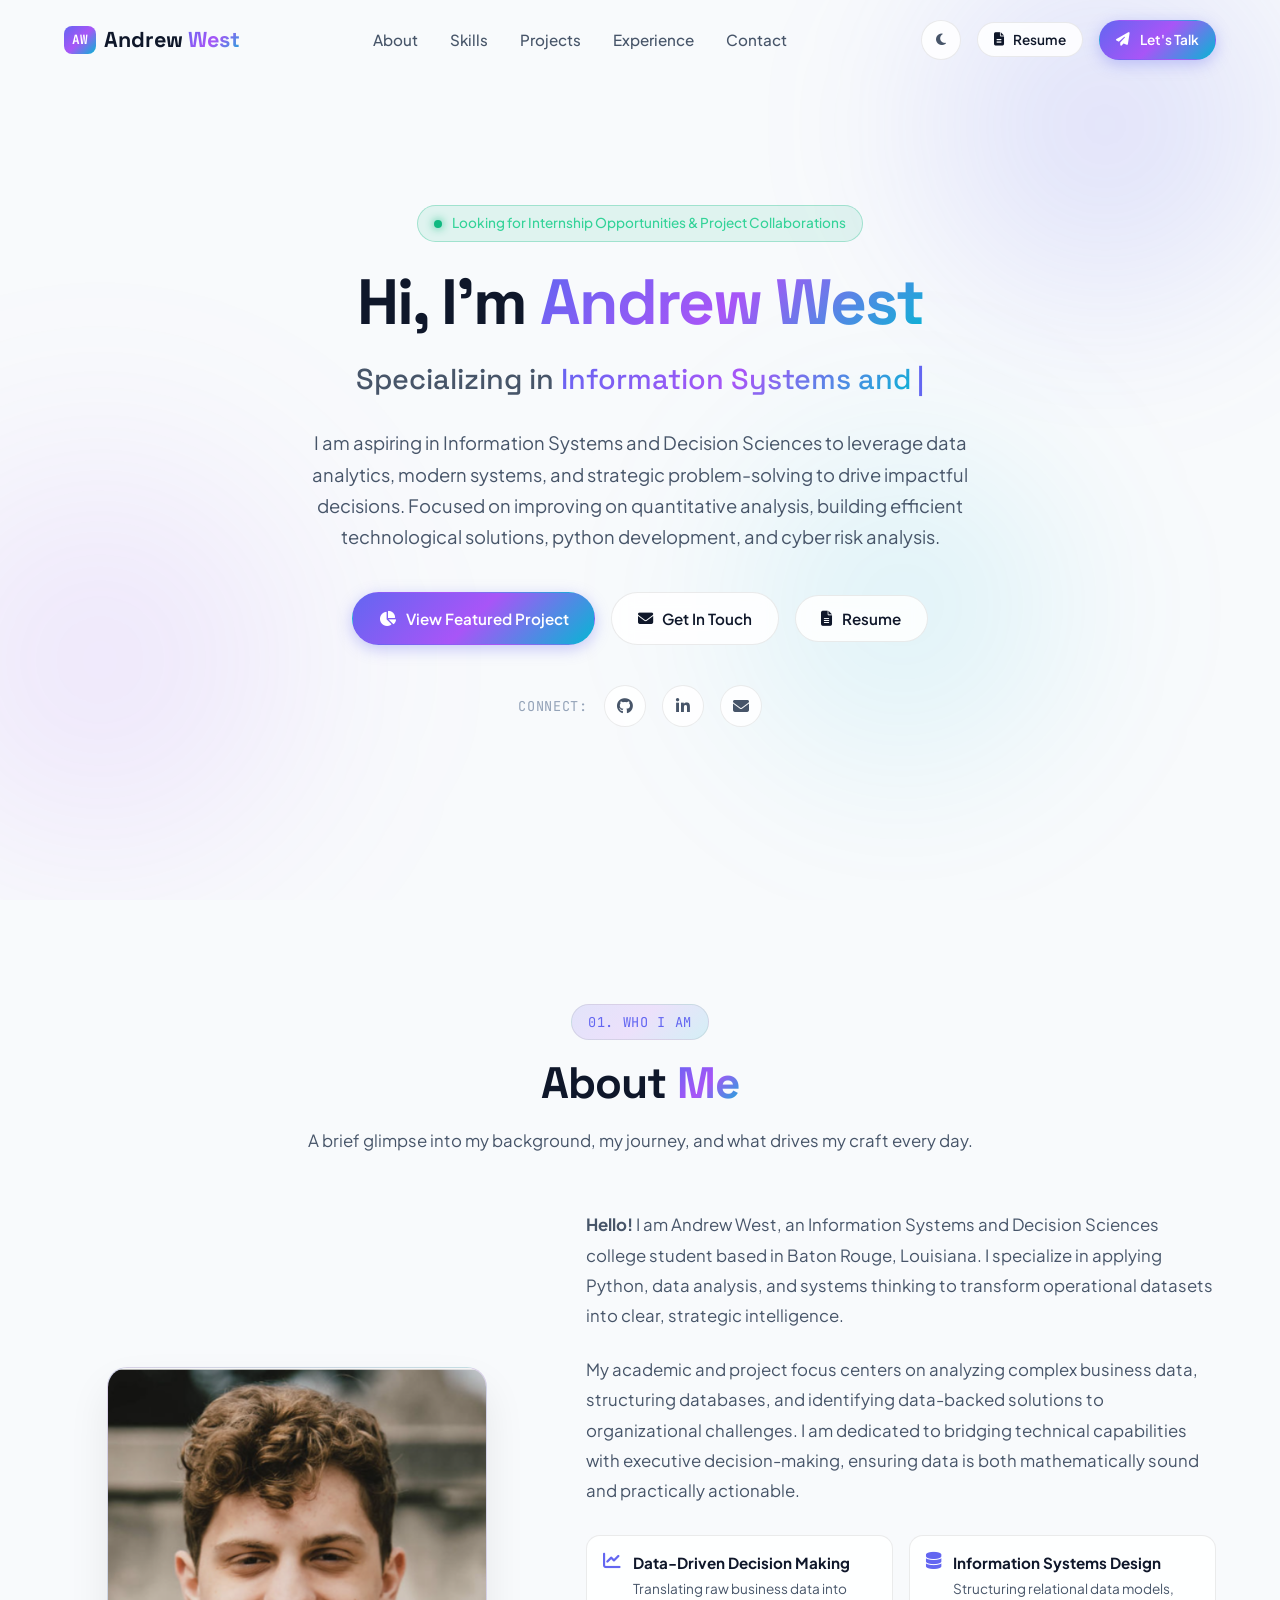
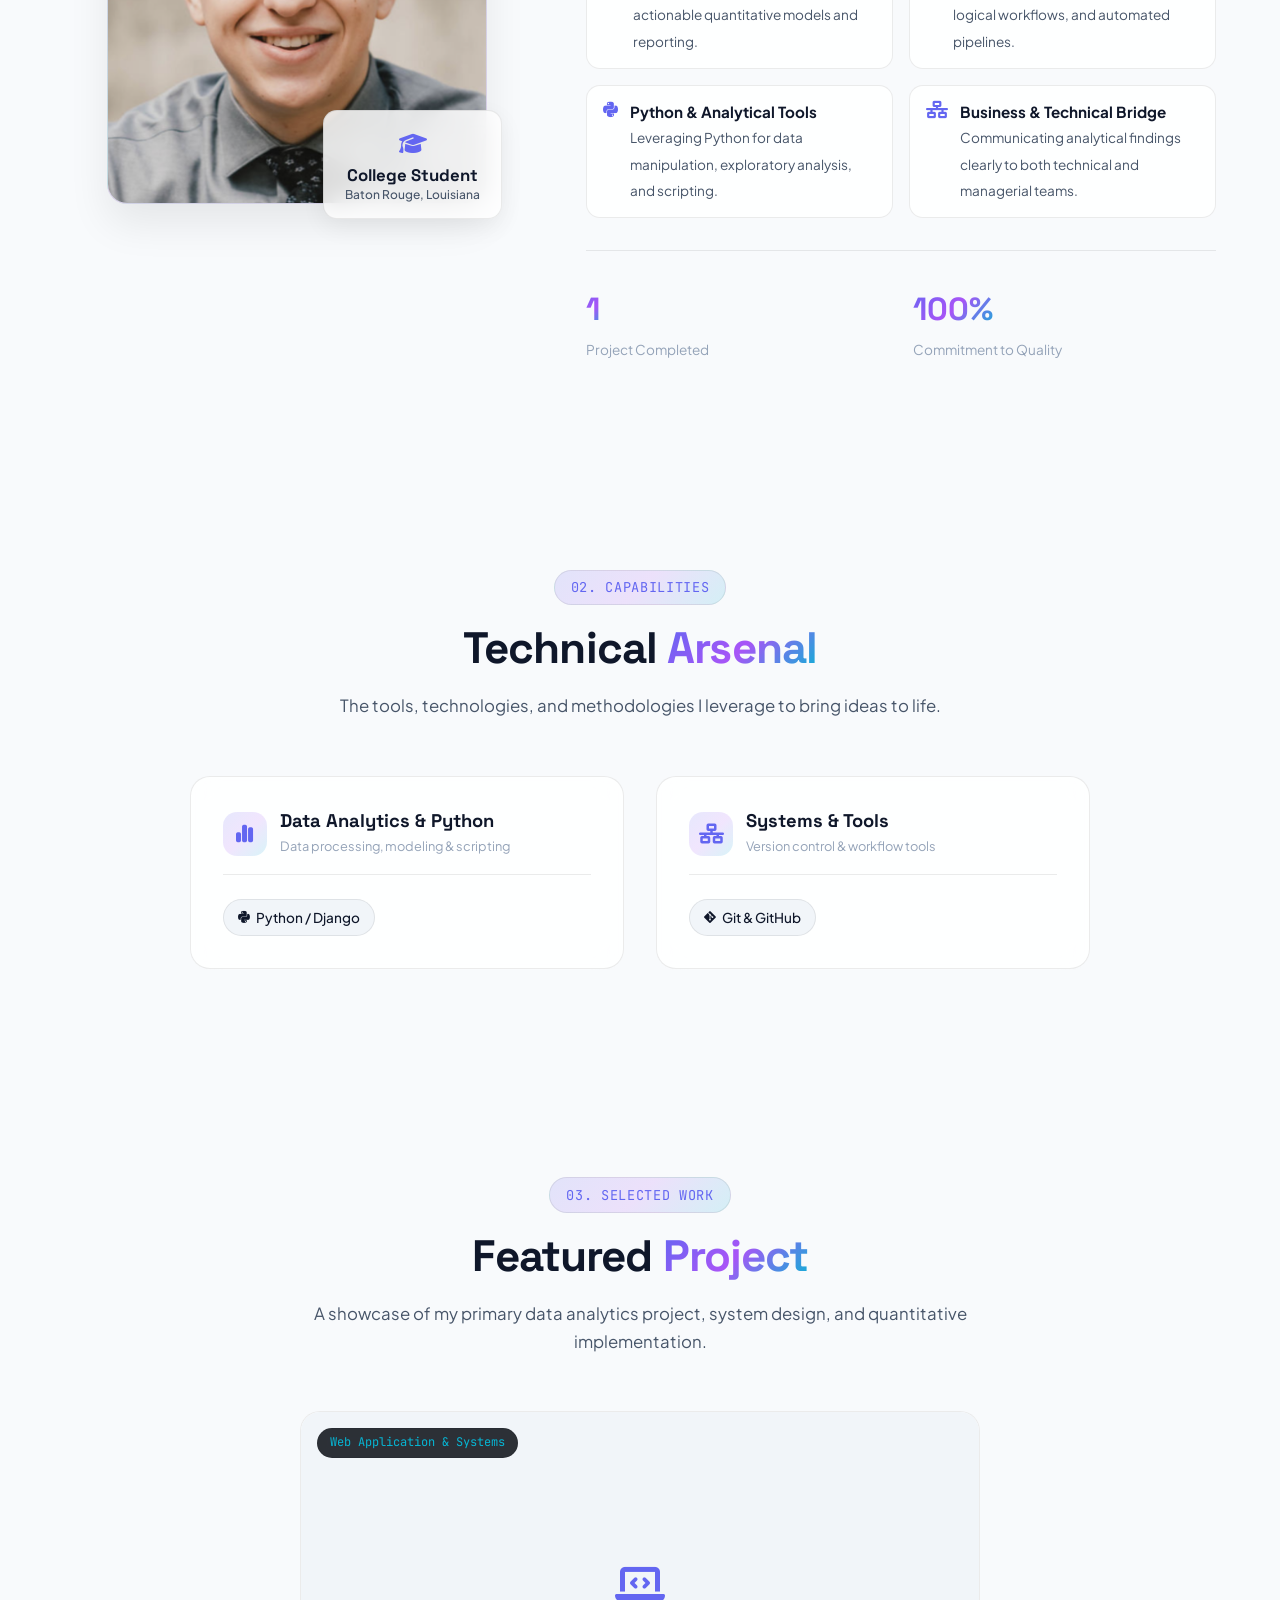
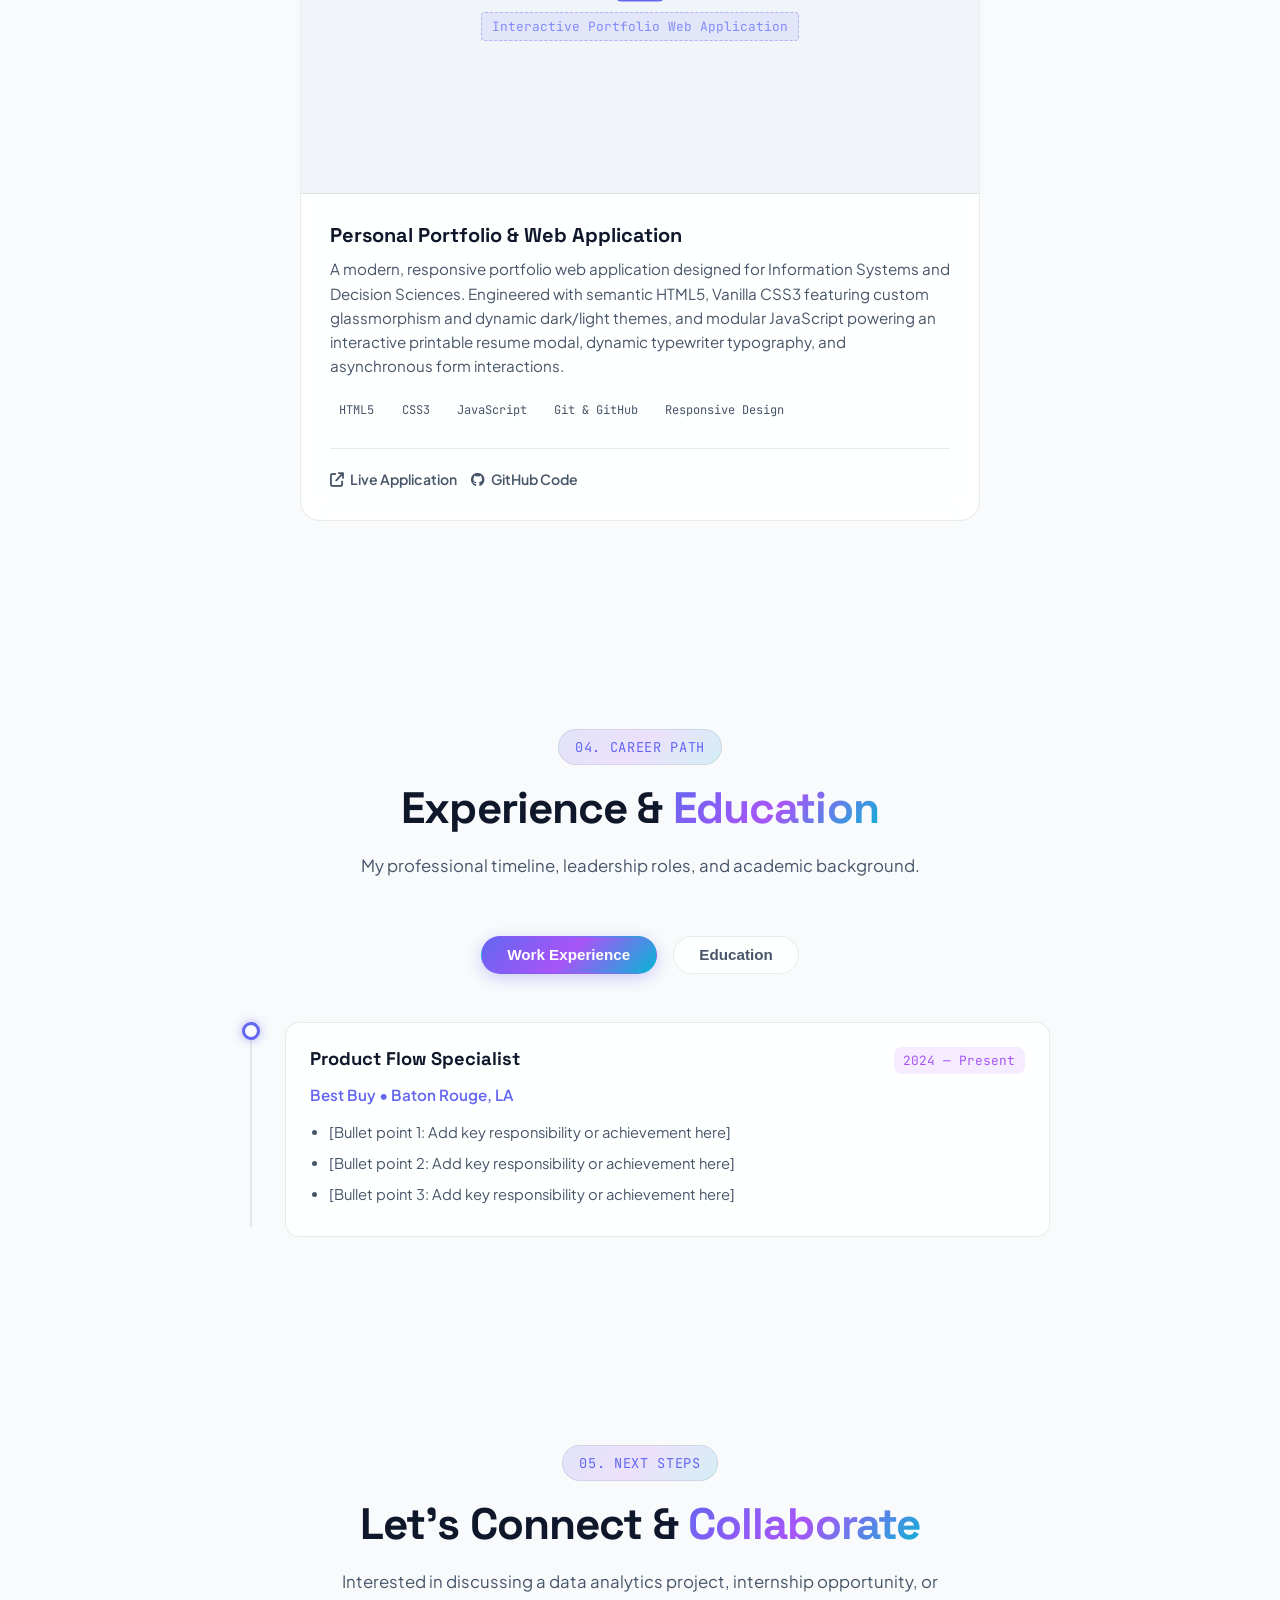
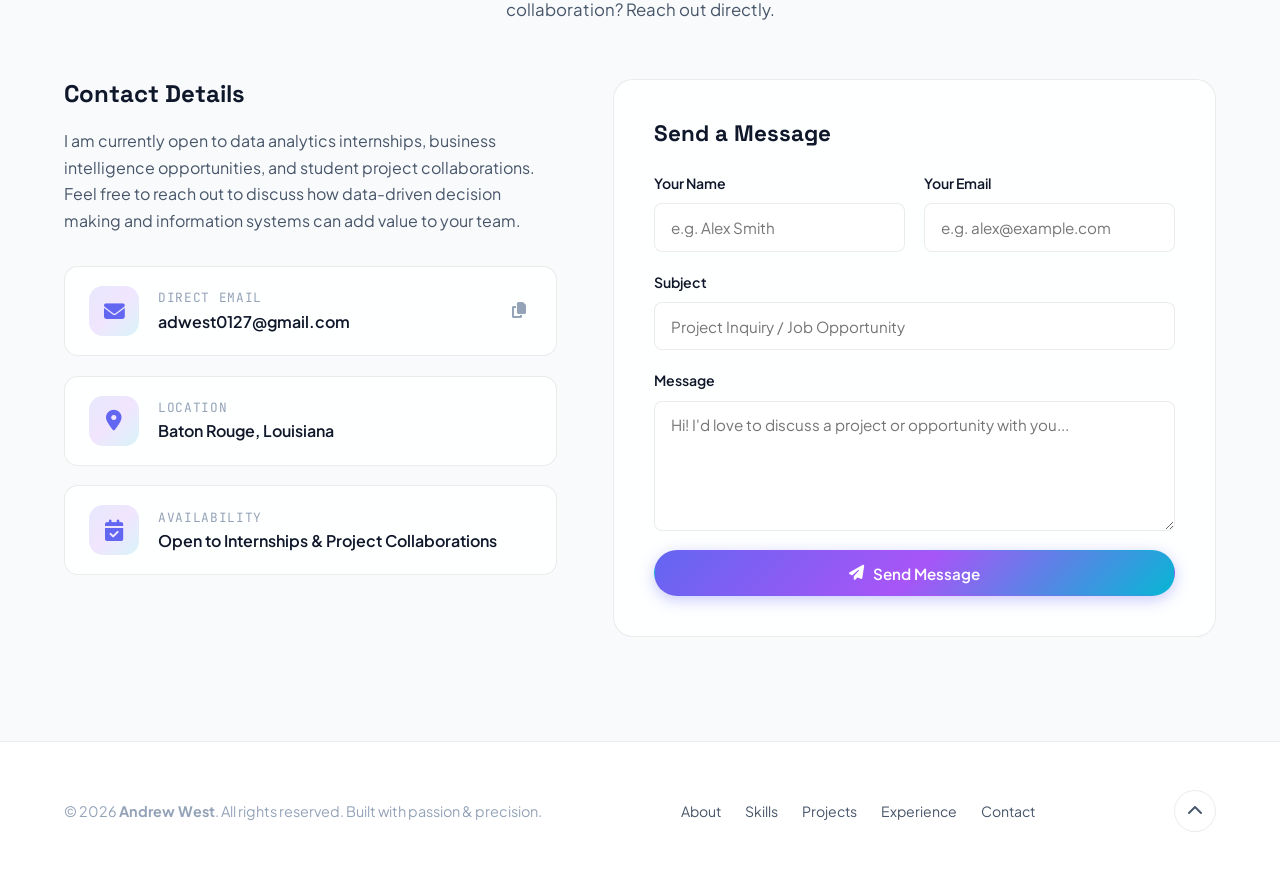
==== commit 064b4fae: "update informationd and added a resume page" ====
--- a/index.html
+++ b/index.html
@@ -62,9 +62,13 @@
           <i id="theme-icon" class="fas fa-sun"></i>
         </button>
 
-        <!-- Resume Download / View Button -->
-        <!-- EDIT: Update href with your resume PDF link or path -->
-        <a href="#contact" class="btn btn-primary btn-sm" id="nav-resume-btn">
+        <!-- Resume View / Download Button -->
+        <button type="button" class="btn btn-secondary btn-sm open-resume-modal-btn" id="nav-resume-btn" title="View Resume">
+          <i class="fas fa-file-lines"></i> Resume
+        </button>
+
+        <!-- Let's Talk Contact Button -->
+        <a href="#contact" class="btn btn-primary btn-sm" id="nav-contact-btn">
           <i class="fas fa-paper-plane"></i> Let's Talk
         </a>
 
@@ -82,14 +86,14 @@
          01. HERO SECTION
          =================================================================== -->
     <section class="hero-section" id="hero">
-      <div class="container hero-grid">
+      <div class="container">
         
-        <!-- Left: Intro & Call To Actions -->
-        <div class="hero-content">
+        <!-- Intro & Call To Actions (Centered) -->
+        <div class="hero-content hero-content-centered">
           <!-- Availability Badge -->
           <div class="hero-badge">
             <span class="pulse-dot"></span>
-            <span>Available for New Projects & Roles</span>
+            <span>Looking for Internship Opportunities & Project Collaborations</span>
           </div>
 
           <!-- Main Greeting & Name -->
@@ -106,7 +110,7 @@
 
           <!-- Hero Pitch / Elevator Tagline -->
           <p class="hero-description">
-            Leveraging Information Systems, Data Analytics, and Python to transform complex data into actionable decision-making insights. Focused on database modeling, quantitative analysis, and building efficient technological solutions.
+            I am aspiring in Information Systems and Decision Sciences to leverage data analytics, modern systems, and strategic problem-solving to drive impactful decisions. Focused on improving on quantitative analysis, building efficient technological solutions, python development, and cyber risk analysis.
           </p>
 
           <!-- Call to Action Buttons -->
@@ -117,64 +121,24 @@
             <a href="#contact" class="btn btn-secondary">
               <i class="fas fa-envelope"></i> Get In Touch
             </a>
-            <!-- EDIT: Point this to your resume document -->
-            <a href="#" class="btn btn-secondary" title="Download CV">
-              <i class="fas fa-download"></i> Resume / CV
-            </a>
+            <button type="button" class="btn btn-secondary open-resume-modal-btn" id="hero-resume-btn" title="View Resume">
+              <i class="fas fa-file-lines"></i> Resume
+            </button>
           </div>
 
           <!-- Social Links Bar -->
           <div class="hero-socials">
             <span class="hero-social-label">Connect:</span>
             <!-- EDIT: Update these links with your actual URLs -->
-            <a href="https://github.com" target="_blank" rel="noopener noreferrer" class="btn-icon" aria-label="GitHub Profile">
+            <a href="https://github.com/adwest27" target="_blank" rel="noopener noreferrer" class="btn-icon" aria-label="GitHub Profile">
               <i class="fab fa-github"></i>
             </a>
-            <a href="https://linkedin.com" target="_blank" rel="noopener noreferrer" class="btn-icon" aria-label="LinkedIn Profile">
+            <a href="https://www.linkedin.com/in/andrew-west-1b4030390" target="_blank" rel="noopener noreferrer" class="btn-icon" aria-label="LinkedIn Profile">
               <i class="fab fa-linkedin-in"></i>
             </a>
-            <a href="https://twitter.com" target="_blank" rel="noopener noreferrer" class="btn-icon" aria-label="Twitter / X Profile">
-              <i class="fab fa-x-twitter"></i>
-            </a>
-            <a href="mailto:your.email@example.com" class="btn-icon" aria-label="Email Me">
+            <a href="mailto:adwest0127@gmail.com" class="btn-icon" aria-label="Email Me">
               <i class="fas fa-envelope"></i>
             </a>
-          </div>
-        </div>
-
-        <!-- Right: Modern Interactive Developer Card / Graphic -->
-        <div class="hero-visual">
-          <div class="code-mockup-card">
-            <div class="mockup-header">
-              <div class="mockup-dots">
-                <span></span>
-                <span></span>
-                <span></span>
-              </div>
-              <span class="mockup-title">AnalyticsProfile.py</span>
-            </div>
-            <div class="mockup-body">
-              <span class="code-keyword">analyst</span> = {<br>
-              &nbsp;&nbsp;<span class="code-prop">"name"</span>: <span class="code-str">"Andrew West"</span>,<br>
-              &nbsp;&nbsp;<span class="code-prop">"major"</span>: <span class="code-str">"Information Systems & Decision Science"</span>,<br>
-              &nbsp;&nbsp;<span class="code-prop">"status"</span>: <span class="code-str">"College Student"</span>,<br>
-              &nbsp;&nbsp;<span class="code-prop">"location"</span>: <span class="code-str">"Baton Rouge, Louisiana"</span>,<br>
-              &nbsp;&nbsp;<span class="code-prop">"core_skills"</span>: [<br>
-              &nbsp;&nbsp;&nbsp;&nbsp;<span class="code-str">"Python"</span>, <span class="code-str">"Data Analysis"</span>, <span class="code-str">"Git"</span><br>
-              &nbsp;&nbsp;],<br>
-              &nbsp;&nbsp;<span class="code-prop">"coffee_level"</span>: <span class="code-num">100</span>,<br>
-              &nbsp;&nbsp;<span class="code-prop">"driven_by_data"</span>: <span class="code-keyword">True</span><br>
-              }<br><br>
-              <span class="code-comment"># Transforming raw data into strategic intelligence.</span>
-            </div>
-
-            <!-- Floating UI Pills -->
-            <div class="floating-pill pill-top-right">
-              <i class="fas fa-chart-line" style="color: var(--success);"></i> Decision Analytics
-            </div>
-            <div class="floating-pill pill-bottom-left">
-              <i class="fas fa-database" style="color: #f59e0b;"></i> Systems & Data
-            </div>
           </div>
         </div>
 
@@ -345,36 +309,35 @@
           <div class="glass-card project-card" data-category="fullstack">
             <!-- Project Image / Mockup Preview Area -->
             <div class="project-image-box">
-              <span class="project-badge">Analytics & Systems</span>
+              <span class="project-badge">Web Application & Systems</span>
               <div class="project-mockup-graphic">
-                <i class="fas fa-chart-pie"></i>
-                <span class="placeholder-hint">[Analytics Dashboard / Model Visualizer]</span>
+                <i class="fas fa-laptop-code"></i>
+                <span class="placeholder-hint">Interactive Portfolio Web Application</span>
               </div>
             </div>
 
             <!-- Project Details -->
             <div class="project-content">
-              <!-- EDIT: Project Title -->
-              <h3 class="project-title">[Project Title: Data Analytics & Decision Support System]</h3>
-              <!-- EDIT: Project Short Description -->
+              <h3 class="project-title">Personal Portfolio & Web Application</h3>
               <p class="project-desc">
-                [An end-to-end data analytics system designed to process, model, and visualize operational performance metrics. Built with Python to transform raw datasets into actionable business intelligence, structured reporting, and automated workflows.]
+                A modern, responsive portfolio web application designed for Information Systems and Decision Sciences. Engineered with semantic HTML5, Vanilla CSS3 featuring custom glassmorphism and dynamic dark/light themes, and modular JavaScript powering an interactive printable resume modal, dynamic typewriter typography, and asynchronous form interactions.
               </p>
               
               <!-- Tech Stack Badges -->
               <div class="project-tech-stack">
-                <span class="tech-tag">Python</span>
-                <span class="tech-tag">Data Analysis</span>
-                <span class="tech-tag">Information Systems</span>
-                <span class="tech-tag">Git</span>
+                <span class="tech-tag">HTML5</span>
+                <span class="tech-tag">CSS3</span>
+                <span class="tech-tag">JavaScript</span>
+                <span class="tech-tag">Git & GitHub</span>
+                <span class="tech-tag">Responsive Design</span>
               </div>
 
               <!-- Action Links -->
               <div class="project-actions">
-                <a href="#" target="_blank" rel="noopener noreferrer" class="project-action-link">
-                  <i class="fas fa-arrow-up-right-from-square"></i> Project Demo / Report
+                <a href="#hero" class="project-action-link">
+                  <i class="fas fa-arrow-up-right-from-square"></i> Live Application
                 </a>
-                <a href="#" target="_blank" rel="noopener noreferrer" class="project-action-link">
+                <a href="https://github.com/adwest27" target="_blank" rel="noopener noreferrer" class="project-action-link">
                   <i class="fab fa-github"></i> GitHub Code
                 </a>
               </div>
@@ -401,7 +364,7 @@
         <!-- Timeline Tab Switcher -->
         <div class="timeline-tabs">
           <button class="timeline-tab-btn active" data-tab="work">Work Experience</button>
-          <button class="timeline-tab-btn" data-tab="education">Education & Degrees</button>
+          <button class="timeline-tab-btn" data-tab="education">Education</button>
         </div>
 
         <!-- Work Experience Timeline -->
@@ -446,22 +409,6 @@
             </div>
           </div>
 
-          <!-- Education Item 2: Certifications -->
-          <div class="timeline-item">
-            <div class="timeline-marker"></div>
-            <div class="timeline-content">
-              <div class="timeline-header-row">
-                <h3 class="timeline-role">[Certifications & Analytical Training]</h3>
-                <span class="timeline-date-badge">[Year Acquired / In Progress]</span>
-              </div>
-              <div class="timeline-org">[Issuing Body / Academic Program]</div>
-              <ul class="timeline-bullets">
-                <li>[Data Analytics & Python Specialization / Database Management Foundations]</li>
-                <li>[Practical focus on data wrangling, SQL querying, quantitative modeling, and data-backed business reporting.]</li>
-              </ul>
-            </div>
-          </div>
-
         </div>
 
       </div>
@@ -497,8 +444,7 @@
                 </div>
                 <div>
                   <div class="contact-item-label">Direct Email</div>
-                  <!-- EDIT: Replace with your actual email address -->
-                  <div class="contact-item-value" id="contact-email-text">your.email@example.com</div>
+                  <div class="contact-item-value" id="contact-email-text">adwest0127@gmail.com</div>
                 </div>
                 <button type="button" class="copy-email-btn" id="copy-email-btn" title="Copy email address" aria-label="Copy email">
                   <i class="fas fa-copy"></i>
@@ -523,7 +469,7 @@
                 </div>
                 <div>
                   <div class="contact-item-label">Availability</div>
-                  <div class="contact-item-value">Available for immediate hire</div>
+                  <div class="contact-item-value">Open to Internships & Project Collaborations</div>
                 </div>
               </div>
 
@@ -596,6 +542,147 @@
     </div>
   </footer>
 
+  <!-- =====================================================================
+       09. RESUME MODAL POPUP
+       ===================================================================== -->
+  <div class="modal-backdrop" id="resume-modal" aria-hidden="true" role="dialog" aria-modal="true" aria-labelledby="resume-modal-title">
+    <div class="modal-dialog">
+      
+      <!-- Modal Header -->
+      <div class="modal-header">
+        <div class="modal-title-area">
+          <i class="fas fa-file-lines modal-icon"></i>
+          <div>
+            <h2 id="resume-modal-title" class="modal-title">Andrew West — Resume</h2>
+            <span class="modal-subtitle">Information Systems & Decision Sciences</span>
+          </div>
+        </div>
+        <div class="modal-actions">
+          <button type="button" class="btn btn-sm btn-primary modal-action-btn" id="resume-print-btn" title="Print or Save as PDF">
+            <i class="fas fa-print"></i> Print / Save PDF
+          </button>
+          <button type="button" class="modal-close-btn" id="resume-close-btn" aria-label="Close resume popup">
+            <i class="fas fa-times"></i>
+          </button>
+        </div>
+      </div>
+
+      <!-- Modal Body (Printable Resume Document) -->
+      <div class="modal-body">
+        <div class="resume-paper" id="resume-paper-content">
+          
+          <!-- Header -->
+          <header class="resume-header">
+            <h1 class="resume-name">Andrew West</h1>
+            <p class="resume-tagline">Information Systems & Decision Sciences (ISDS) | Data Analytics | Systems Modeling</p>
+            <div class="resume-contact-bar">
+              <span><i class="fas fa-location-dot"></i> Baton Rouge, LA</span>
+              <span><i class="fas fa-envelope"></i> adwest0127@gmail.com</span>
+              <span><i class="fab fa-linkedin"></i> linkedin.com/in/andrew-west-1b4030390</span>
+              <span><i class="fab fa-github"></i> github.com/adwest27</span>
+            </div>
+          </header>
+
+          <hr class="resume-divider">
+
+          <!-- Summary -->
+          <section class="resume-section">
+            <h2 class="resume-section-title">Professional Summary</h2>
+            <p class="resume-summary-text">
+              Aspiring Information Systems and Decision Sciences student at Louisiana State University with a dedicated focus on leveraging data analytics, modern systems, and strategic problem-solving to drive impactful decisions. Focused on quantitative analysis, building efficient technological solutions, Python development, and cyber risk analysis.
+            </p>
+          </section>
+
+          <!-- Education -->
+          <section class="resume-section">
+            <h2 class="resume-section-title">Education</h2>
+            <div class="resume-entry">
+              <div class="resume-entry-header">
+                <div>
+                  <h3 class="resume-institution">Louisiana State University (LSU)</h3>
+                  <div class="resume-degree">Bachelor of Science in Information Systems & Decision Sciences (ISDS)</div>
+                </div>
+                <div class="resume-meta">
+                  <span class="resume-date">Expected Graduation: Fall 2027</span>
+                  <span class="resume-location">Baton Rouge, LA</span>
+                </div>
+              </div>
+              <ul class="resume-bullets">
+                <li><strong>Relevant Coursework:</strong> Database Management Systems, Business Analytics & Modeling, Python for Information Systems, Business Systems Analysis, Quantitative Analysis.</li>
+                <li><strong>Campus Organizations:</strong> Active member of the Association of Information Technology Professionals (AITP).</li>
+              </ul>
+            </div>
+          </section>
+
+          <!-- Technical Skills -->
+          <section class="resume-section">
+            <h2 class="resume-section-title">Technical Skills & Competencies</h2>
+            <div class="resume-skills-grid">
+              <div class="resume-skill-row">
+                <strong>Programming & Scripting:</strong>
+                <span>Python (Data Manipulation, Modeling, Automation), SQL Querying & Relational Schema Design</span>
+              </div>
+              <div class="resume-skill-row">
+                <strong>Analytics & Decision Sciences:</strong>
+                <span>Quantitative Analysis, Business Systems Analysis, Data Modeling, Cyber Risk Evaluation</span>
+              </div>
+              <div class="resume-skill-row">
+                <strong>Systems, Version Control & Tools:</strong>
+                <span>Git, GitHub, Database Management Systems (DBMS), Advanced Spreadsheet Modeling</span>
+              </div>
+            </div>
+          </section>
+
+          <!-- Work Experience -->
+          <section class="resume-section">
+            <h2 class="resume-section-title">Work Experience</h2>
+            <div class="resume-entry">
+              <div class="resume-entry-header">
+                <div>
+                  <h3 class="resume-institution">Best Buy</h3>
+                  <div class="resume-degree">Product Flow Specialist</div>
+                </div>
+                <div class="resume-meta">
+                  <span class="resume-date">2024 — Present</span>
+                  <span class="resume-location">Baton Rouge, LA</span>
+                </div>
+              </div>
+              <ul class="resume-bullets">
+                <li>Manage product intake, logistical inventory flow, and warehouse organization to maintain storewide operational readiness.</li>
+                <li>Ensure accurate stock management, shipment verification, and rapid fulfillment of customer orders.</li>
+                <li>Collaborate with cross-functional retail and tech service teams to streamline inventory turnaround and customer satisfaction.</li>
+              </ul>
+            </div>
+          </section>
+
+          <!-- Featured Project -->
+          <section class="resume-section">
+            <h2 class="resume-section-title">Technical Projects</h2>
+            <div class="resume-entry">
+              <div class="resume-entry-header">
+                <div>
+                  <h3 class="resume-institution">Personal Portfolio & Web Application</h3>
+                  <div class="resume-degree">HTML5 | CSS3 | JavaScript | Git & GitHub | UI/UX Systems</div>
+                </div>
+                <div class="resume-meta">
+                  <span class="resume-date">2026 — Present</span>
+                </div>
+              </div>
+              <ul class="resume-bullets">
+                <li>Architected and developed a modern, high-performance portfolio web application showcasing academic and technical milestones in Information Systems and Decision Sciences.</li>
+                <li>Crafted custom Vanilla CSS3 design systems featuring glassmorphic components, fluid responsive layouts, theme-switching capabilities, and dedicated print formatting for on-demand PDF resume generation.</li>
+                <li>Implemented modular Vanilla JavaScript for dynamic typewriter typography, modal dialog controllers with keyboard trapping, and automated form processing.</li>
+                <li>Utilized Git and GitHub for version control, continuous local testing, and structured repository deployment.</li>
+              </ul>
+            </div>
+          </section>
+
+        </div>
+      </div>
+
+    </div>
+  </div>
+
   <!-- Scripts -->
   <script src="js/main.js"></script>
 </body>
--- a/css/style.css
+++ b/css/style.css
@@ -479,6 +479,30 @@
   gap: 3.5rem;
 }
 
+.hero-content-centered {
+  max-width: 800px;
+  margin: 0 auto;
+  text-align: center;
+  display: flex;
+  flex-direction: column;
+  align-items: center;
+}
+
+.hero-content-centered .hero-description {
+  max-width: 700px;
+  margin-left: auto;
+  margin-right: auto;
+}
+
+.hero-content-centered .hero-typewriter {
+  justify-content: center;
+}
+
+.hero-content-centered .hero-ctas,
+.hero-content-centered .hero-socials {
+  justify-content: center;
+}
+
 .hero-badge {
   display: inline-flex;
   align-items: center;
@@ -574,15 +598,43 @@
   justify-content: center;
 }
 
+.hero-image-card,
 .code-mockup-card {
   width: 100%;
-  max-width: 440px;
+  max-width: 450px;
   background: var(--bg-secondary);
   border: 1px solid var(--border-subtle);
   border-radius: var(--radius-lg);
-  box-shadow: var(--shadow-lg), var(--shadow-glow);
+  box-shadow: var(--shadow-lg), 0 0 50px -10px rgba(139, 92, 246, 0.28), 0 0 35px -10px rgba(6, 182, 212, 0.28);
+  position: relative;
+  transition: transform var(--transition-normal), box-shadow var(--transition-normal);
+}
+
+.hero-image-card:hover,
+.code-mockup-card:hover {
+  transform: translateY(-4px);
+  box-shadow: var(--shadow-lg), 0 0 60px -5px rgba(139, 92, 246, 0.38), 0 0 45px -5px rgba(6, 182, 212, 0.38);
+}
+
+.hero-image-container {
   overflow: hidden;
+  border-bottom-left-radius: calc(var(--radius-lg) - 1px);
+  border-bottom-right-radius: calc(var(--radius-lg) - 1px);
+  aspect-ratio: 1 / 1;
+  background: #090d16;
   position: relative;
+}
+
+.hero-graphic-img {
+  width: 100%;
+  height: 100%;
+  object-fit: cover;
+  display: block;
+  transition: transform 0.6s cubic-bezier(0.16, 1, 0.3, 1);
+}
+
+.hero-image-card:hover .hero-graphic-img {
+  transform: scale(1.04);
 }
 
 .mockup-header {
@@ -632,6 +684,7 @@
 
 .floating-pill {
   position: absolute;
+  z-index: 5;
   background: var(--bg-card);
   backdrop-filter: blur(12px);
   border: 1px solid var(--border-subtle);
@@ -1560,3 +1613,368 @@
     gap: 1.2rem;
   }
 }
+
+/* ==========================================================================
+   RESUME MODAL POPUP & PRINT SYSTEM
+   ========================================================================== */
+.modal-backdrop {
+  position: fixed;
+  inset: 0;
+  z-index: 9999;
+  background: rgba(0, 0, 0, 0.78);
+  backdrop-filter: blur(10px);
+  -webkit-backdrop-filter: blur(10px);
+  display: flex;
+  align-items: center;
+  justify-content: center;
+  padding: 1.5rem;
+  opacity: 0;
+  visibility: hidden;
+  transition: opacity 0.3s cubic-bezier(0.16, 1, 0.3, 1), visibility 0.3s cubic-bezier(0.16, 1, 0.3, 1);
+}
+
+.modal-backdrop.open {
+  opacity: 1;
+  visibility: visible;
+}
+
+.modal-dialog {
+  width: 100%;
+  max-width: 900px;
+  max-height: 92vh;
+  background: var(--bg-secondary);
+  border: 1px solid var(--border-subtle);
+  border-radius: var(--radius-lg);
+  box-shadow: var(--shadow-lg), 0 0 60px rgba(0, 0, 0, 0.6);
+  display: flex;
+  flex-direction: column;
+  overflow: hidden;
+  transform: scale(0.95) translateY(20px);
+  transition: transform 0.35s cubic-bezier(0.16, 1, 0.3, 1);
+}
+
+.modal-backdrop.open .modal-dialog {
+  transform: scale(1) translateY(0);
+}
+
+.modal-header {
+  display: flex;
+  align-items: center;
+  justify-content: space-between;
+  padding: 1.1rem 1.75rem;
+  background: var(--bg-card);
+  border-bottom: 1px solid var(--border-subtle);
+  gap: 1rem;
+}
+
+.modal-title-area {
+  display: flex;
+  align-items: center;
+  gap: 0.85rem;
+}
+
+.modal-icon {
+  font-size: 1.4rem;
+  color: var(--accent-primary);
+}
+
+.modal-title {
+  font-size: 1.25rem;
+  font-weight: 700;
+  line-height: 1.2;
+}
+
+.modal-subtitle {
+  font-size: 0.8rem;
+  color: var(--text-muted);
+}
+
+.modal-actions {
+  display: flex;
+  align-items: center;
+  gap: 0.75rem;
+}
+
+.modal-action-btn {
+  display: inline-flex;
+  align-items: center;
+  gap: 0.5rem;
+  padding: 0.45rem 0.95rem;
+  font-size: 0.85rem;
+}
+
+.modal-close-btn {
+  background: var(--bg-secondary);
+  border: 1px solid var(--border-subtle);
+  color: var(--text-secondary);
+  width: 38px;
+  height: 38px;
+  border-radius: 50%;
+  display: flex;
+  align-items: center;
+  justify-content: center;
+  cursor: pointer;
+  font-size: 1rem;
+  transition: all var(--transition-fast);
+}
+
+.modal-close-btn:hover {
+  background: var(--bg-card-hover);
+  color: #ef4444;
+  border-color: #ef4444;
+  transform: rotate(90deg);
+}
+
+.modal-body {
+  overflow-y: auto;
+  padding: 2rem;
+  background: var(--bg-primary);
+}
+
+/* Resume Document Paper */
+.resume-paper {
+  background: var(--bg-card);
+  border: 1px solid var(--border-subtle);
+  border-radius: var(--radius-md);
+  padding: 2.75rem 3rem;
+  box-shadow: var(--shadow-md);
+  max-width: 800px;
+  margin: 0 auto;
+}
+
+.resume-header {
+  text-align: center;
+  margin-bottom: 1.5rem;
+}
+
+.resume-name {
+  font-size: 2.2rem;
+  font-weight: 800;
+  letter-spacing: -0.02em;
+  margin-bottom: 0.35rem;
+  color: var(--text-primary);
+}
+
+.resume-tagline {
+  font-size: 1rem;
+  font-weight: 600;
+  color: var(--accent-primary);
+  margin-bottom: 0.85rem;
+}
+
+.resume-contact-bar {
+  display: flex;
+  flex-wrap: wrap;
+  align-items: center;
+  justify-content: center;
+  gap: 1.25rem;
+  font-size: 0.88rem;
+  color: var(--text-secondary);
+}
+
+.resume-contact-bar span {
+  display: inline-flex;
+  align-items: center;
+  gap: 0.4rem;
+}
+
+.resume-divider {
+  border: none;
+  height: 1px;
+  background: var(--border-subtle);
+  margin: 1.75rem 0;
+}
+
+.resume-section {
+  margin-bottom: 1.85rem;
+}
+
+.resume-section:last-child {
+  margin-bottom: 0;
+}
+
+.resume-section-title {
+  font-size: 1.05rem;
+  font-weight: 700;
+  text-transform: uppercase;
+  letter-spacing: 0.05em;
+  color: var(--text-primary);
+  border-bottom: 2px solid var(--accent-primary);
+  padding-bottom: 0.35rem;
+  margin-bottom: 1rem;
+}
+
+.resume-summary-text {
+  font-size: 0.95rem;
+  line-height: 1.65;
+  color: var(--text-secondary);
+}
+
+.resume-entry {
+  margin-bottom: 1.25rem;
+}
+
+.resume-entry:last-child {
+  margin-bottom: 0;
+}
+
+.resume-entry-header {
+  display: flex;
+  justify-content: space-between;
+  align-items: flex-start;
+  margin-bottom: 0.5rem;
+  gap: 1rem;
+}
+
+.resume-institution {
+  font-size: 1.05rem;
+  font-weight: 700;
+  color: var(--text-primary);
+}
+
+.resume-degree {
+  font-size: 0.92rem;
+  font-weight: 600;
+  color: var(--text-secondary);
+}
+
+.resume-meta {
+  text-align: right;
+  font-size: 0.85rem;
+  color: var(--text-muted);
+  display: flex;
+  flex-direction: column;
+  white-space: nowrap;
+}
+
+.resume-bullets {
+  list-style: disc;
+  padding-left: 1.25rem;
+  margin-top: 0.4rem;
+}
+
+.resume-bullets li {
+  font-size: 0.92rem;
+  line-height: 1.6;
+  color: var(--text-secondary);
+  margin-bottom: 0.35rem;
+}
+
+.resume-skills-grid {
+  display: flex;
+  flex-direction: column;
+  gap: 0.65rem;
+}
+
+.resume-skill-row {
+  font-size: 0.92rem;
+  line-height: 1.5;
+  color: var(--text-secondary);
+}
+
+.resume-skill-row strong {
+  color: var(--text-primary);
+  margin-right: 0.35rem;
+}
+
+@media (max-width: 640px) {
+  .resume-paper {
+    padding: 1.5rem 1.25rem;
+  }
+
+  .resume-entry-header {
+    flex-direction: column;
+    gap: 0.25rem;
+  }
+
+  .resume-meta {
+    text-align: left;
+  }
+}
+
+/* ==========================================================================
+   PRINT MEDIA STYLES (Save to PDF / Print Dialog)
+   ========================================================================== */
+@media print {
+  body * {
+    visibility: hidden !important;
+  }
+
+  #resume-modal,
+  #resume-modal * {
+    visibility: visible !important;
+  }
+
+  #resume-modal {
+    position: absolute !important;
+    left: 0 !important;
+    top: 0 !important;
+    width: 100% !important;
+    height: auto !important;
+    background: #ffffff !important;
+    padding: 0 !important;
+    margin: 0 !important;
+    overflow: visible !important;
+    opacity: 1 !important;
+  }
+
+  .modal-dialog {
+    max-width: 100% !important;
+    max-height: none !important;
+    border: none !important;
+    box-shadow: none !important;
+    background: #ffffff !important;
+    transform: none !important;
+  }
+
+  .modal-header {
+    display: none !important;
+  }
+
+  .modal-body {
+    padding: 0 !important;
+    background: #ffffff !important;
+    overflow: visible !important;
+  }
+
+  .resume-paper {
+    background: #ffffff !important;
+    color: #111827 !important;
+    border: none !important;
+    box-shadow: none !important;
+    padding: 0.5in 0.5in !important;
+    max-width: 100% !important;
+  }
+
+  .resume-name {
+    color: #111827 !important;
+  }
+
+  .resume-tagline {
+    color: #4338ca !important;
+  }
+
+  .resume-contact-bar,
+  .resume-contact-bar span,
+  .resume-meta,
+  .resume-summary-text,
+  .resume-bullets li,
+  .resume-skill-row {
+    color: #374151 !important;
+  }
+
+  .resume-section-title {
+    color: #111827 !important;
+    border-bottom: 2px solid #4338ca !important;
+  }
+
+  .resume-divider {
+    background: #e5e7eb !important;
+  }
+
+  .resume-institution,
+  .resume-skill-row strong,
+  .resume-bullets strong {
+    color: #111827 !important;
+  }
+}
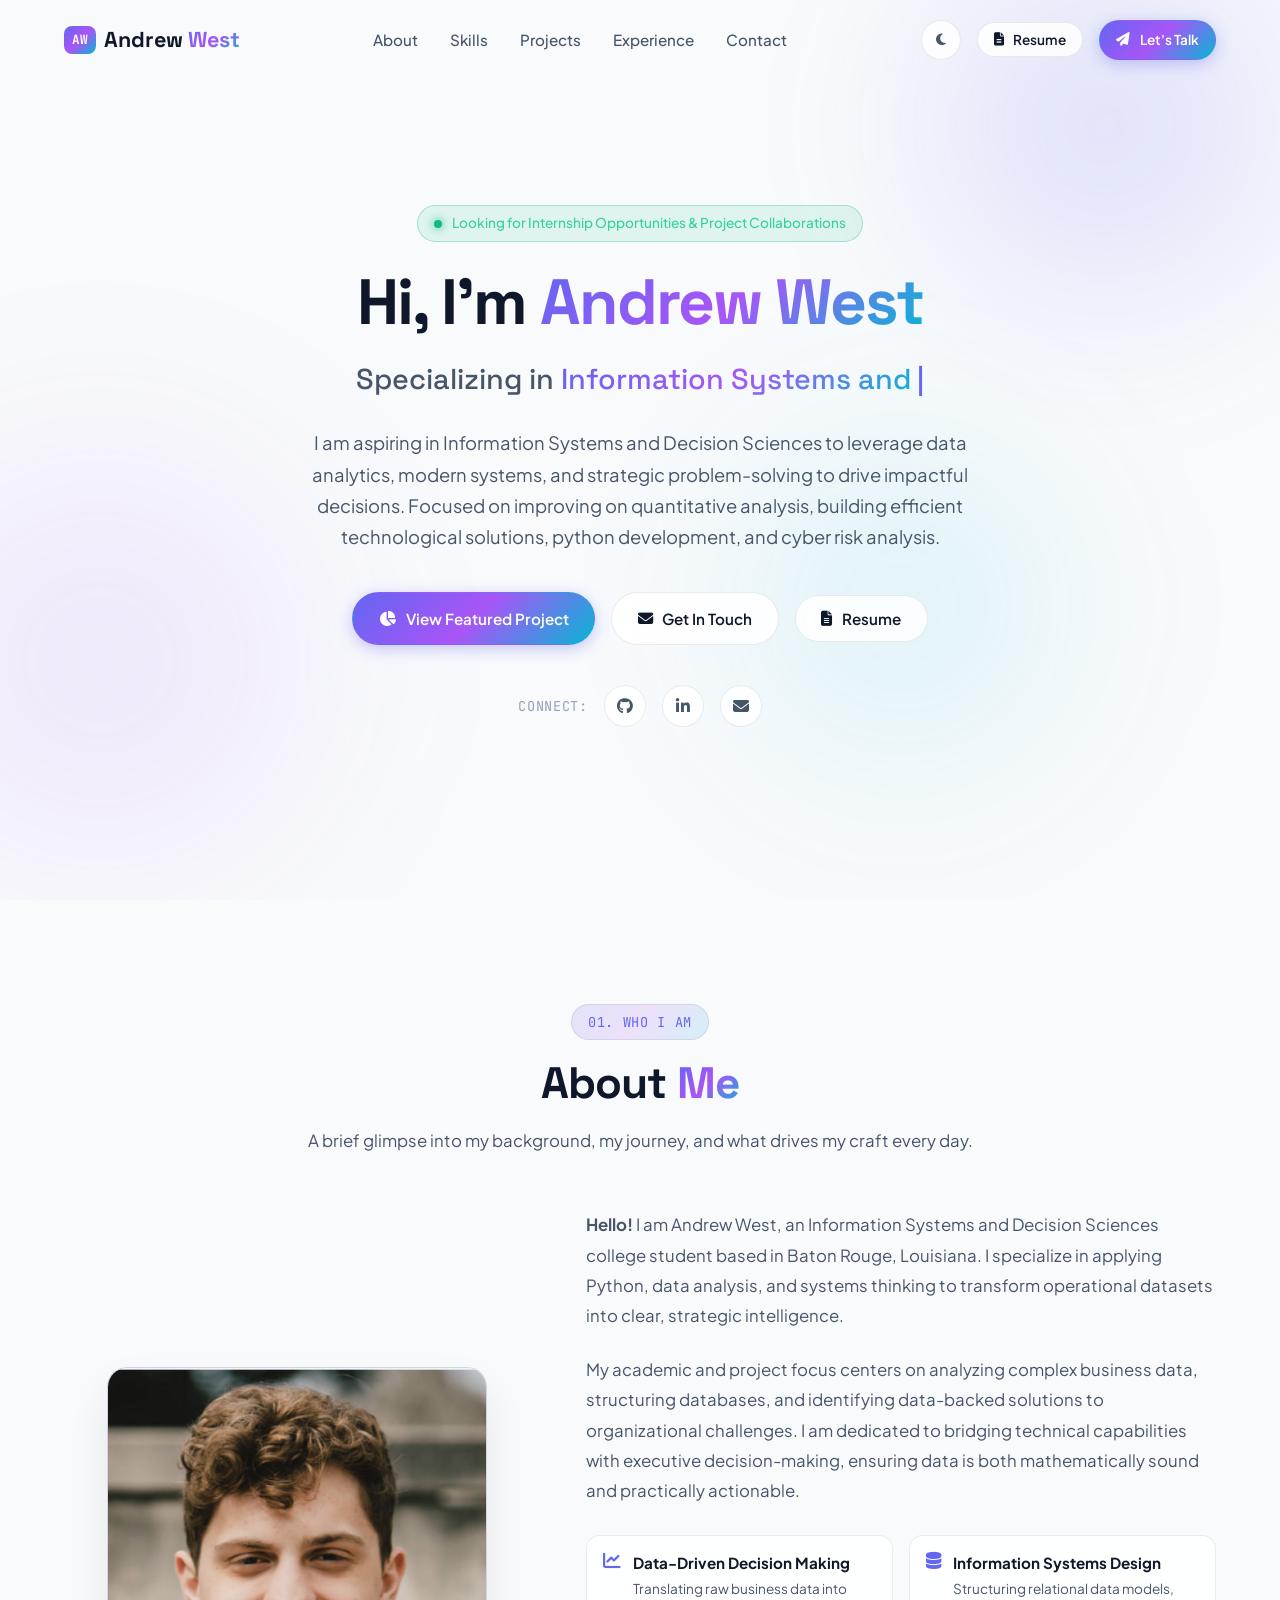
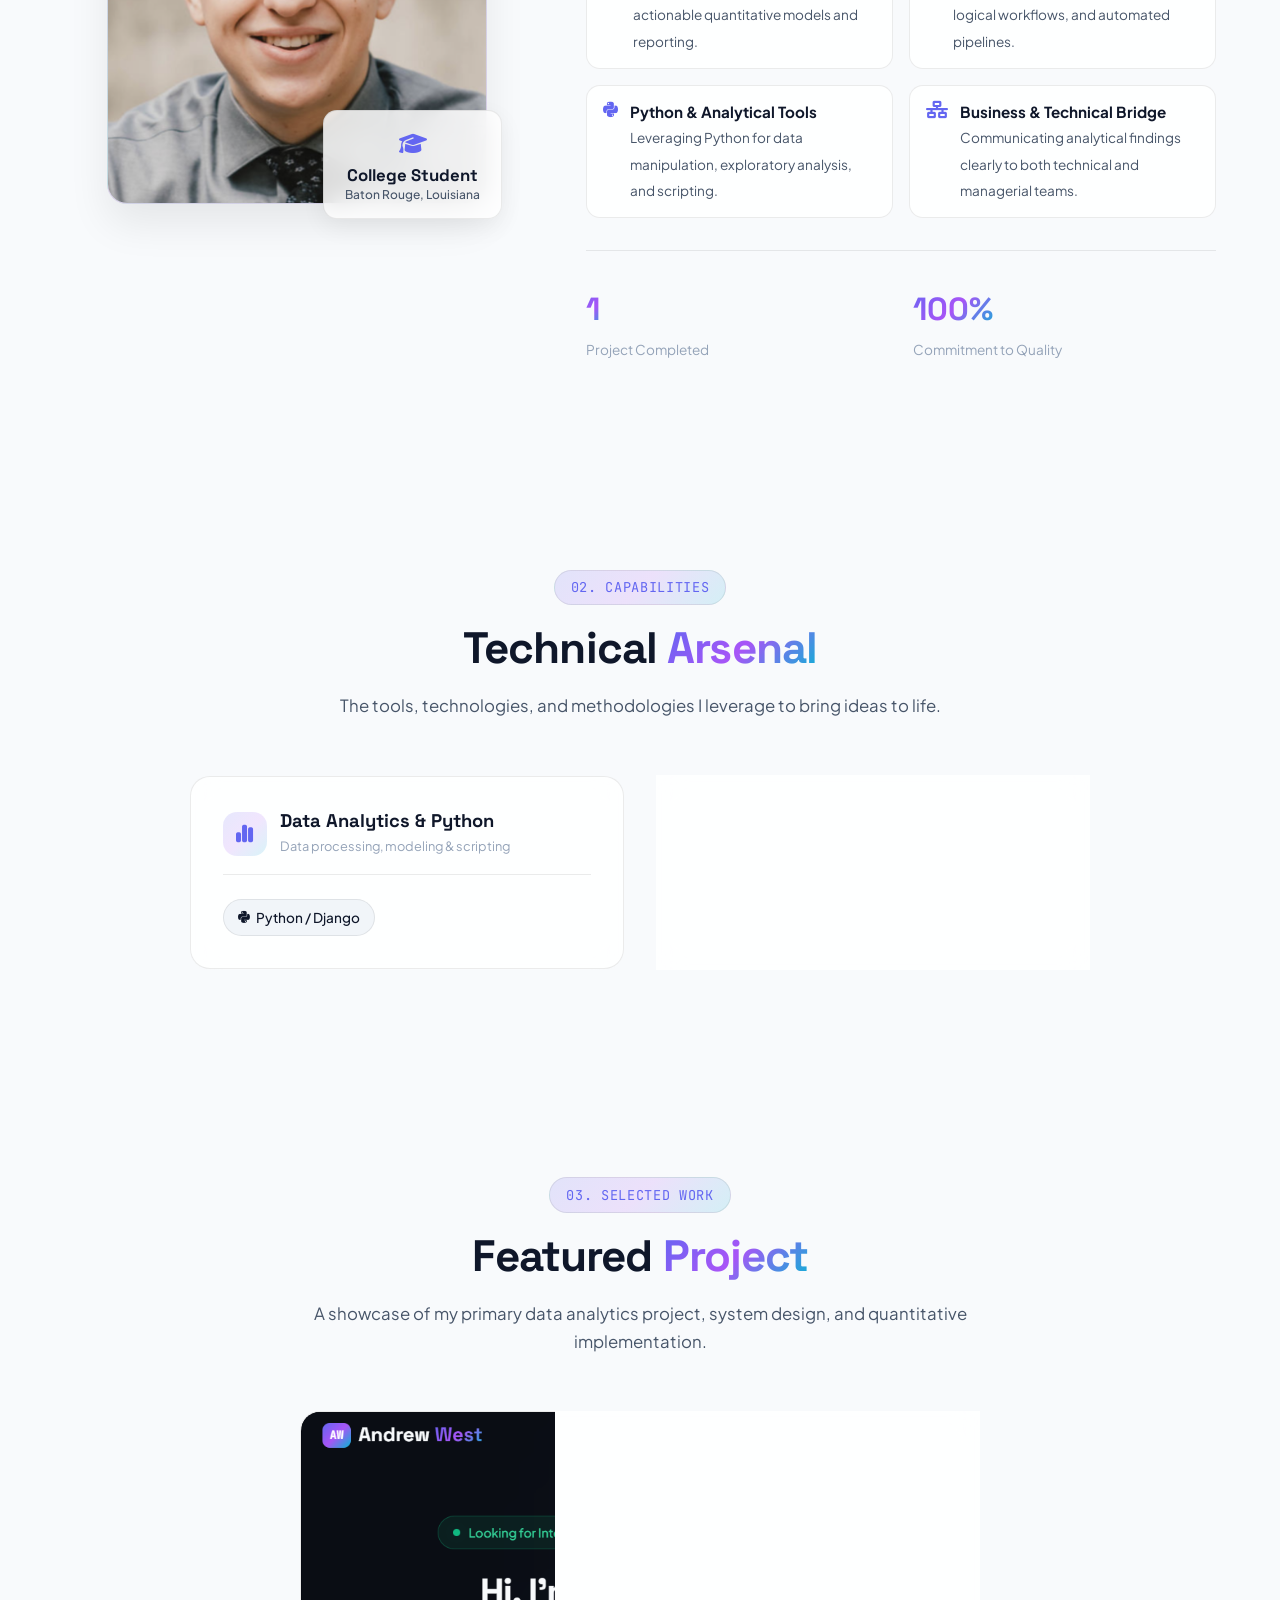
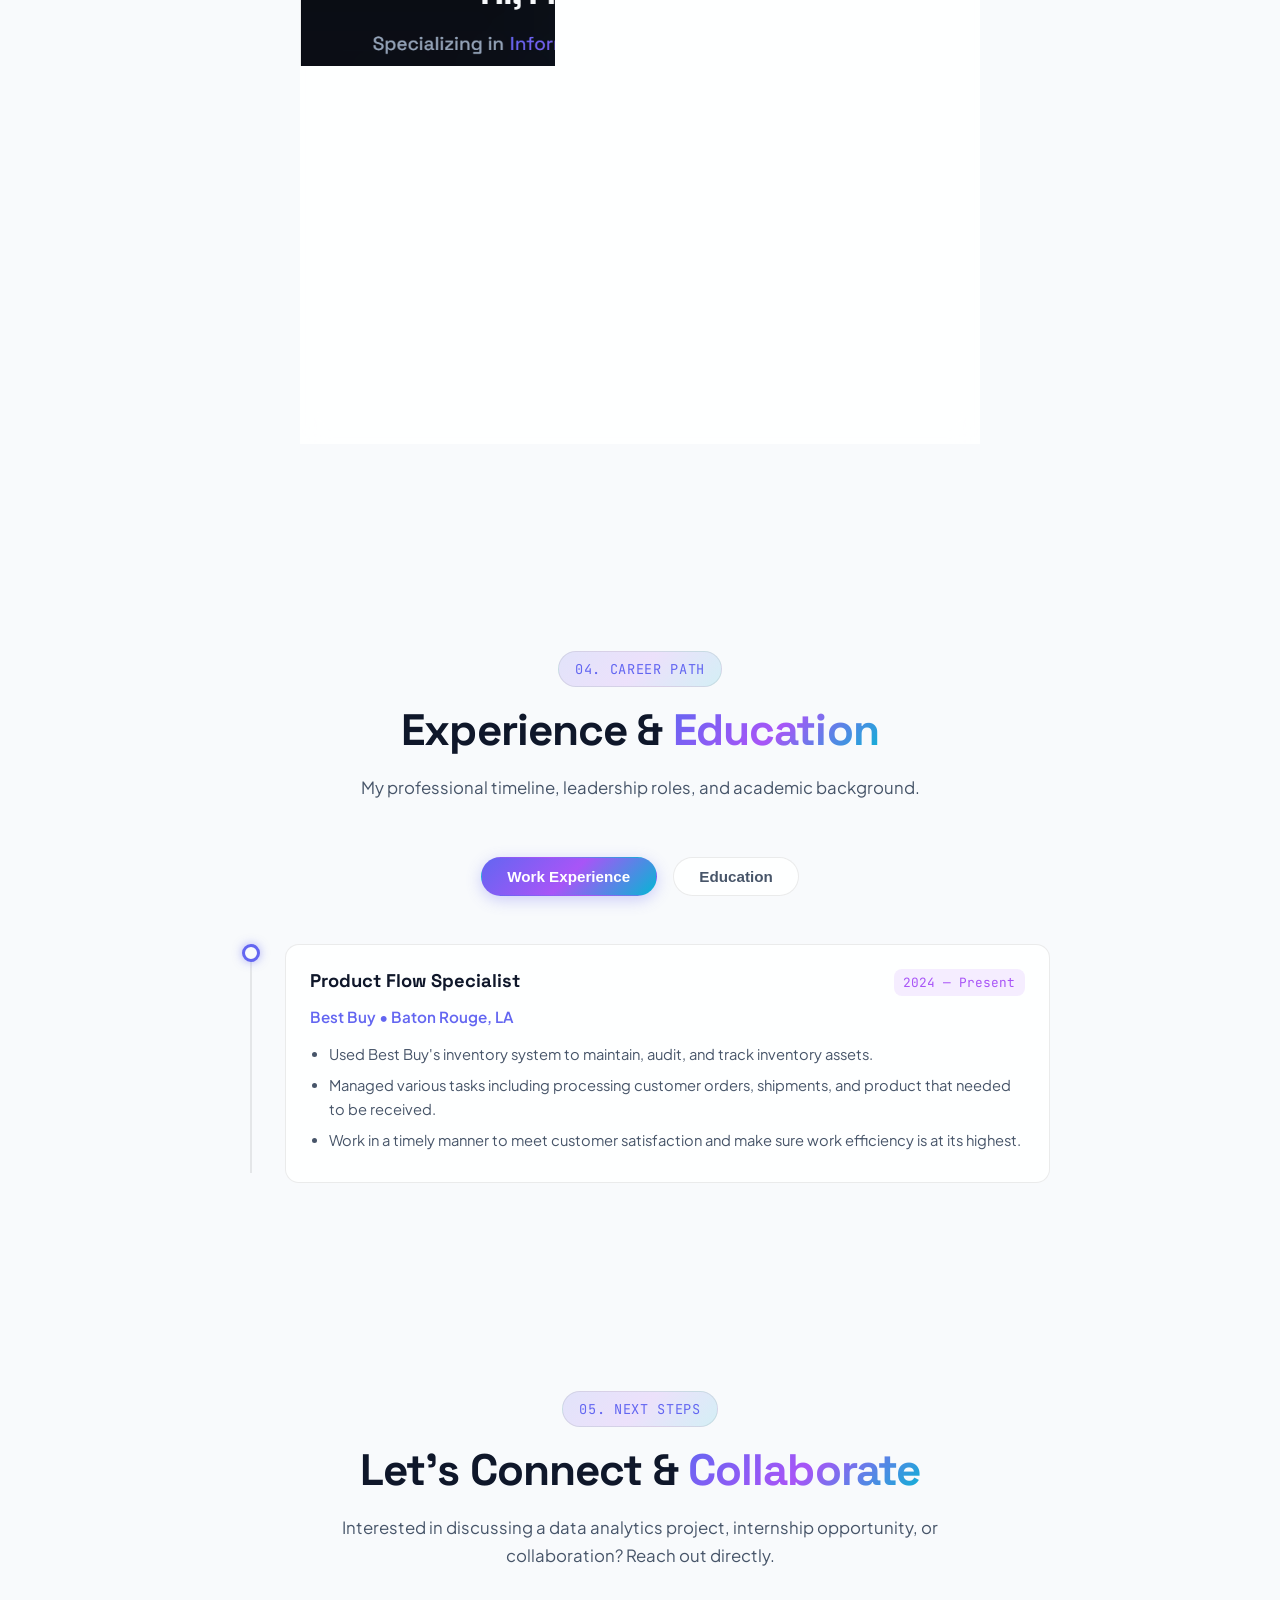
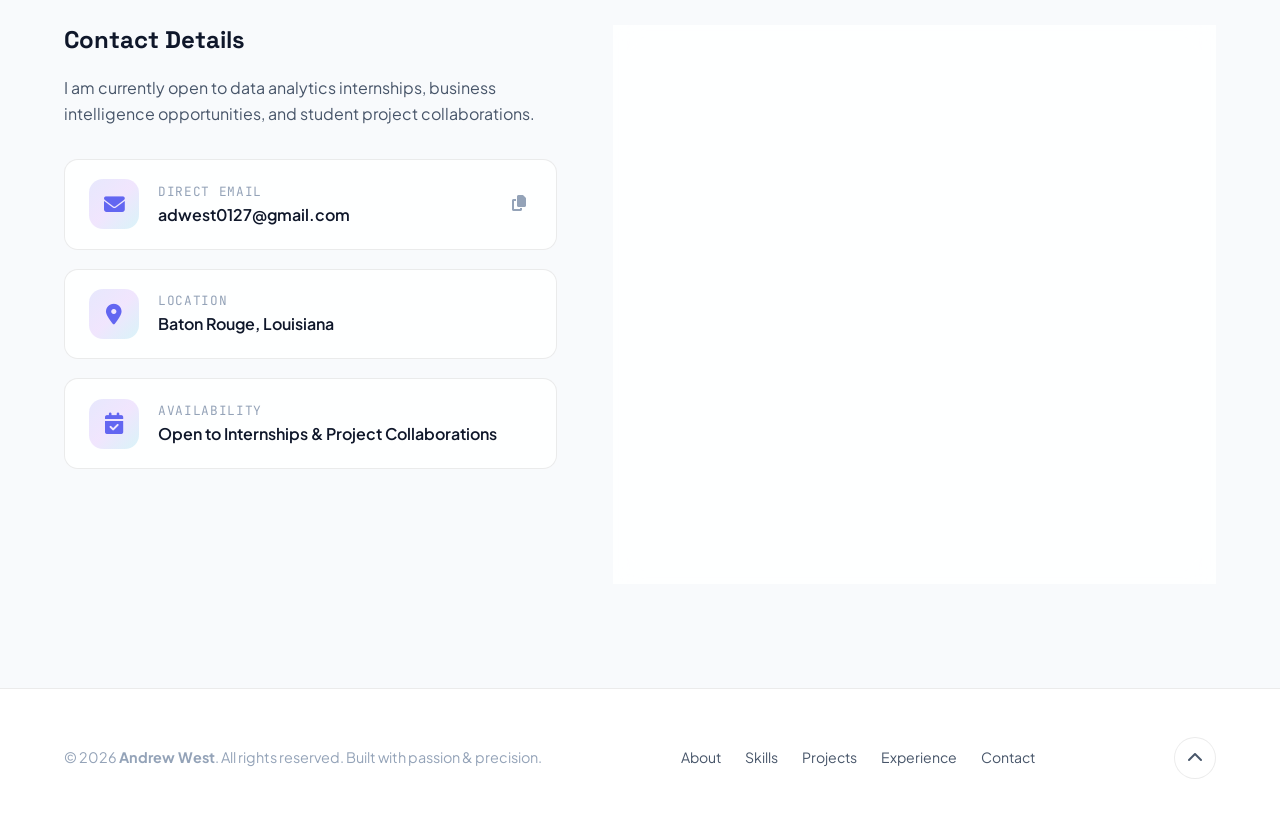
==== commit e34cabc9: "updated more information" ====
--- a/index.html
+++ b/index.html
@@ -307,29 +307,26 @@
           
           <!-- ================= FEATURED PROJECT ================= -->
           <div class="glass-card project-card" data-category="fullstack">
-            <!-- Project Image / Mockup Preview Area -->
+            <!-- Project Image Preview Area -->
             <div class="project-image-box">
-              <span class="project-badge">Web Application & Systems</span>
-              <div class="project-mockup-graphic">
-                <i class="fas fa-laptop-code"></i>
-                <span class="placeholder-hint">Interactive Portfolio Web Application</span>
-              </div>
+              <img src="assets/portfolio-preview.png" alt="Personal Portfolio & Web Application Screenshot" class="project-img">
             </div>
 
             <!-- Project Details -->
             <div class="project-content">
+              <span class="project-badge-inline"><i class="fas fa-wand-magic-sparkles" style="margin-right: 0.35rem;"></i> AI-Assisted Development</span>
               <h3 class="project-title">Personal Portfolio & Web Application</h3>
               <p class="project-desc">
-                A modern, responsive portfolio web application designed for Information Systems and Decision Sciences. Engineered with semantic HTML5, Vanilla CSS3 featuring custom glassmorphism and dynamic dark/light themes, and modular JavaScript powering an interactive printable resume modal, dynamic typewriter typography, and asynchronous form interactions.
+                A modern portfolio web application engineered using an AI-assisted vibe coding procedure. Directed the development process through conversational prompting, iterative architecture design, and real-time evaluation. Integrated domain management via GoDaddy with Cloudflare for DNS routing, global CDN caching, and SSL/TLS security encryption.
               </p>
               
               <!-- Tech Stack Badges -->
               <div class="project-tech-stack">
-                <span class="tech-tag">HTML5</span>
-                <span class="tech-tag">CSS3</span>
-                <span class="tech-tag">JavaScript</span>
+                <span class="tech-tag">AI-Assisted Development</span>
+                <span class="tech-tag">Vibe Coding</span>
+                <span class="tech-tag">Cloudflare</span>
+                <span class="tech-tag">GoDaddy</span>
                 <span class="tech-tag">Git & GitHub</span>
-                <span class="tech-tag">Responsive Design</span>
               </div>
 
               <!-- Action Links -->
@@ -380,10 +377,9 @@
               </div>
               <div class="timeline-org">Best Buy • Baton Rouge, LA</div>
               <ul class="timeline-bullets">
-                <!-- EDIT: Tell me what you did or add your bullet points here -->
-                <li>[Bullet point 1: Add key responsibility or achievement here]</li>
-                <li>[Bullet point 2: Add key responsibility or achievement here]</li>
-                <li>[Bullet point 3: Add key responsibility or achievement here]</li>
+                <li>Used Best Buy's inventory system to maintain, audit, and track inventory assets.</li>
+                <li>Managed various tasks including processing customer orders, shipments, and product that needed to be received.</li>
+                <li>Work in a timely manner to meet customer satisfaction and make sure work efficiency is at its highest.</li>
               </ul>
             </div>
           </div>
@@ -403,7 +399,7 @@
               </div>
               <div class="timeline-org">Louisiana State University • Baton Rouge, Louisiana</div>
               <ul class="timeline-bullets">
-                <li>Relevant Coursework: Database Management Systems, Business Analytics & Modeling, Python for Information Systems, Business Systems Analysis, Quantitative Analysis.</li>
+                <li>Relevant Coursework: ISDS 3100 - Information Systems Foundations, ISDS 3107 - Design of IS Systems.</li>
                 <li>Campus Organizations: Member of AITP (Association of Information Technology Professionals).</li>
               </ul>
             </div>
@@ -432,7 +428,7 @@
           <div class="contact-info-col">
             <h3 style="font-size: 1.5rem; margin-bottom: 1.2rem;">Contact Details</h3>
             <p style="margin-bottom: 2rem;">
-              I am currently open to data analytics internships, business intelligence opportunities, and student project collaborations. Feel free to reach out to discuss how data-driven decision making and information systems can add value to your team.
+              I am currently open to data analytics internships, business intelligence opportunities, and student project collaborations.
             </p>
 
             <div class="contact-info-cards">
@@ -608,7 +604,7 @@
                 </div>
               </div>
               <ul class="resume-bullets">
-                <li><strong>Relevant Coursework:</strong> Database Management Systems, Business Analytics & Modeling, Python for Information Systems, Business Systems Analysis, Quantitative Analysis.</li>
+                <li><strong>Relevant Coursework:</strong> ISDS 3100 - Information Systems Foundations, ISDS 3107 - Design of IS Systems.</li>
                 <li><strong>Campus Organizations:</strong> Active member of the Association of Information Technology Professionals (AITP).</li>
               </ul>
             </div>
@@ -648,9 +644,9 @@
                 </div>
               </div>
               <ul class="resume-bullets">
-                <li>Manage product intake, logistical inventory flow, and warehouse organization to maintain storewide operational readiness.</li>
-                <li>Ensure accurate stock management, shipment verification, and rapid fulfillment of customer orders.</li>
-                <li>Collaborate with cross-functional retail and tech service teams to streamline inventory turnaround and customer satisfaction.</li>
+                <li>Used Best Buy's inventory system to maintain, audit, and track inventory assets.</li>
+                <li>Managed various tasks including processing customer orders, shipments, and product that needed to be received.</li>
+                <li>Work in a timely manner to meet customer satisfaction and make sure work efficiency is at its highest.</li>
               </ul>
             </div>
           </section>
@@ -662,17 +658,17 @@
               <div class="resume-entry-header">
                 <div>
                   <h3 class="resume-institution">Personal Portfolio & Web Application</h3>
-                  <div class="resume-degree">HTML5 | CSS3 | JavaScript | Git & GitHub | UI/UX Systems</div>
+                  <div class="resume-degree">AI-Assisted Development | Vibe Coding | Cloudflare | GoDaddy | Git & GitHub</div>
                 </div>
                 <div class="resume-meta">
                   <span class="resume-date">2026 — Present</span>
                 </div>
               </div>
               <ul class="resume-bullets">
-                <li>Architected and developed a modern, high-performance portfolio web application showcasing academic and technical milestones in Information Systems and Decision Sciences.</li>
-                <li>Crafted custom Vanilla CSS3 design systems featuring glassmorphic components, fluid responsive layouts, theme-switching capabilities, and dedicated print formatting for on-demand PDF resume generation.</li>
-                <li>Implemented modular Vanilla JavaScript for dynamic typewriter typography, modal dialog controllers with keyboard trapping, and automated form processing.</li>
-                <li>Utilized Git and GitHub for version control, continuous local testing, and structured repository deployment.</li>
+                <li>Directed the end-to-end development of a modern personal portfolio web application utilizing an AI-assisted vibe coding procedure.</li>
+                <li>Employed conversational prompting and iterative refinement to build dynamic features including dark/light mode toggles, an interactive printable resume modal, and smooth micro-animations.</li>
+                <li>Configured domain registration and DNS management via GoDaddy, integrated with Cloudflare for global CDN delivery, DNS routing, and SSL/TLS security protection.</li>
+                <li>Maintained human-in-the-loop quality control, local server validation, and structured version control using Git and GitHub workflows.</li>
               </ul>
             </div>
           </section>
--- a/css/style.css
+++ b/css/style.css
@@ -1015,14 +1015,41 @@
 
 .project-image-box {
   width: 100%;
-  aspect-ratio: 16 / 9;
-  background: var(--bg-tertiary);
+  aspect-ratio: 927 / 352;
+  background: #060911;
   position: relative;
   overflow: hidden;
   border-bottom: 1px solid var(--border-subtle);
   display: flex;
   align-items: center;
   justify-content: center;
+}
+
+.project-img {
+  width: 100%;
+  height: 100%;
+  object-fit: contain;
+  display: block;
+  transition: transform 0.5s cubic-bezier(0.16, 1, 0.3, 1);
+}
+
+.project-card:hover .project-img {
+  transform: scale(1.02);
+}
+
+.project-badge-inline {
+  display: inline-flex;
+  align-items: center;
+  align-self: flex-start;
+  background: rgba(139, 92, 246, 0.12);
+  border: 1px solid rgba(139, 92, 246, 0.3);
+  padding: 0.3rem 0.85rem;
+  border-radius: var(--radius-full);
+  font-size: 0.78rem;
+  font-family: var(--font-mono);
+  color: var(--accent-primary);
+  margin-bottom: 0.85rem;
+  font-weight: 600;
 }
 
 .project-mockup-graphic {
@@ -1048,6 +1075,7 @@
   position: absolute;
   top: 1rem;
   left: 1rem;
+  z-index: 2;
   background: rgba(10, 13, 20, 0.85);
   backdrop-filter: blur(8px);
   border: 1px solid var(--border-subtle);
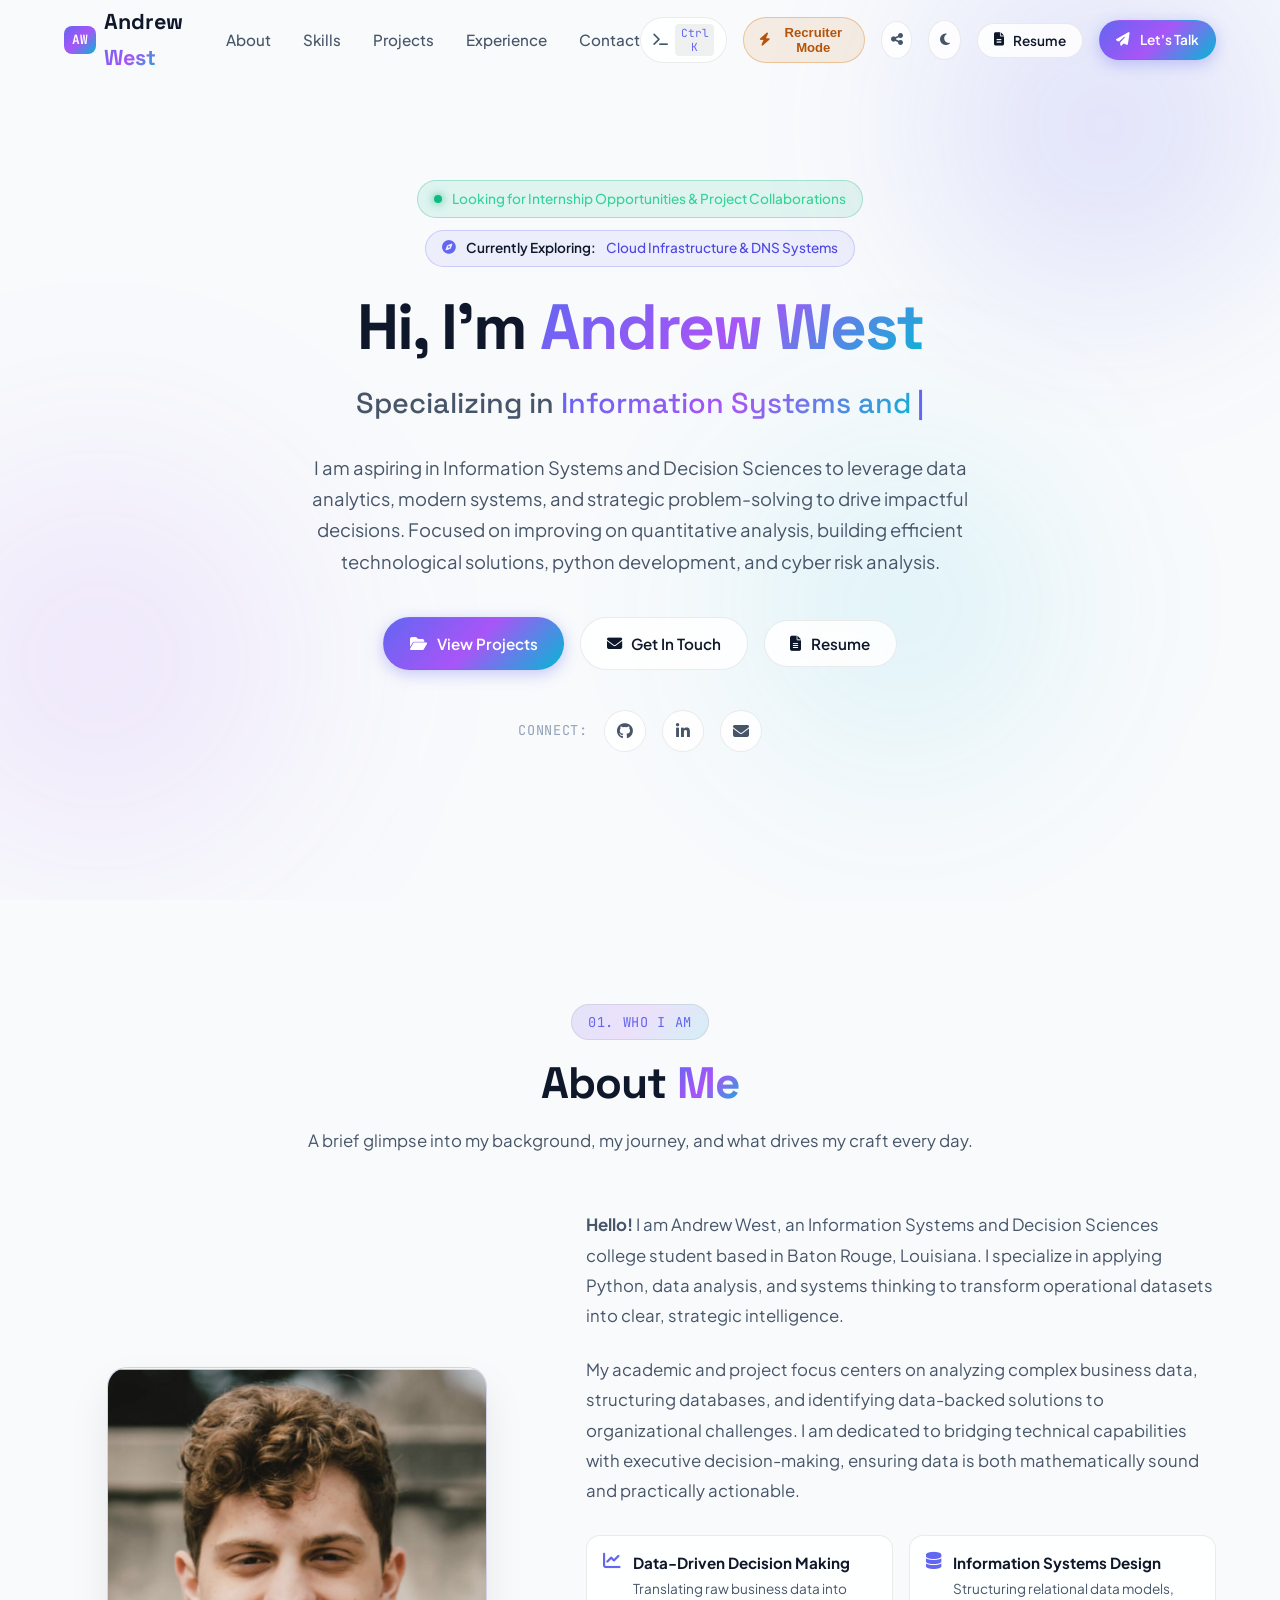
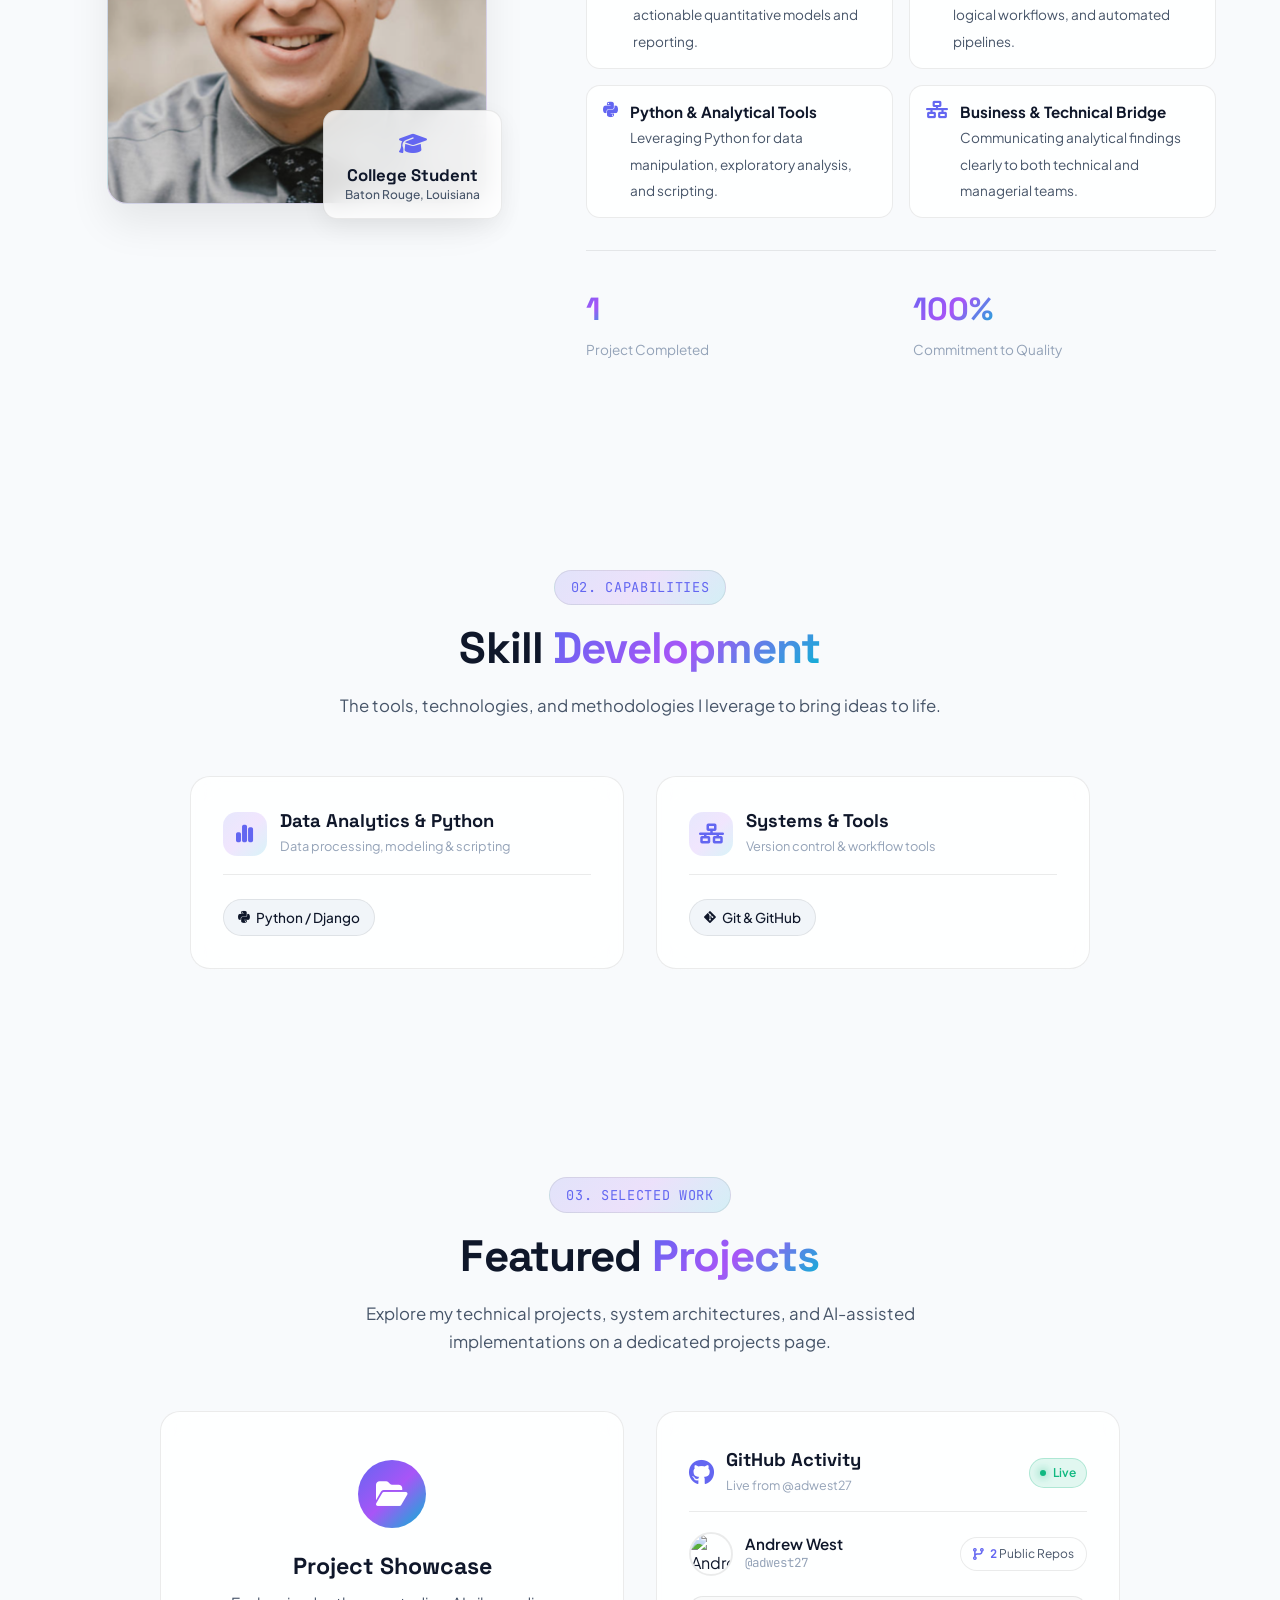
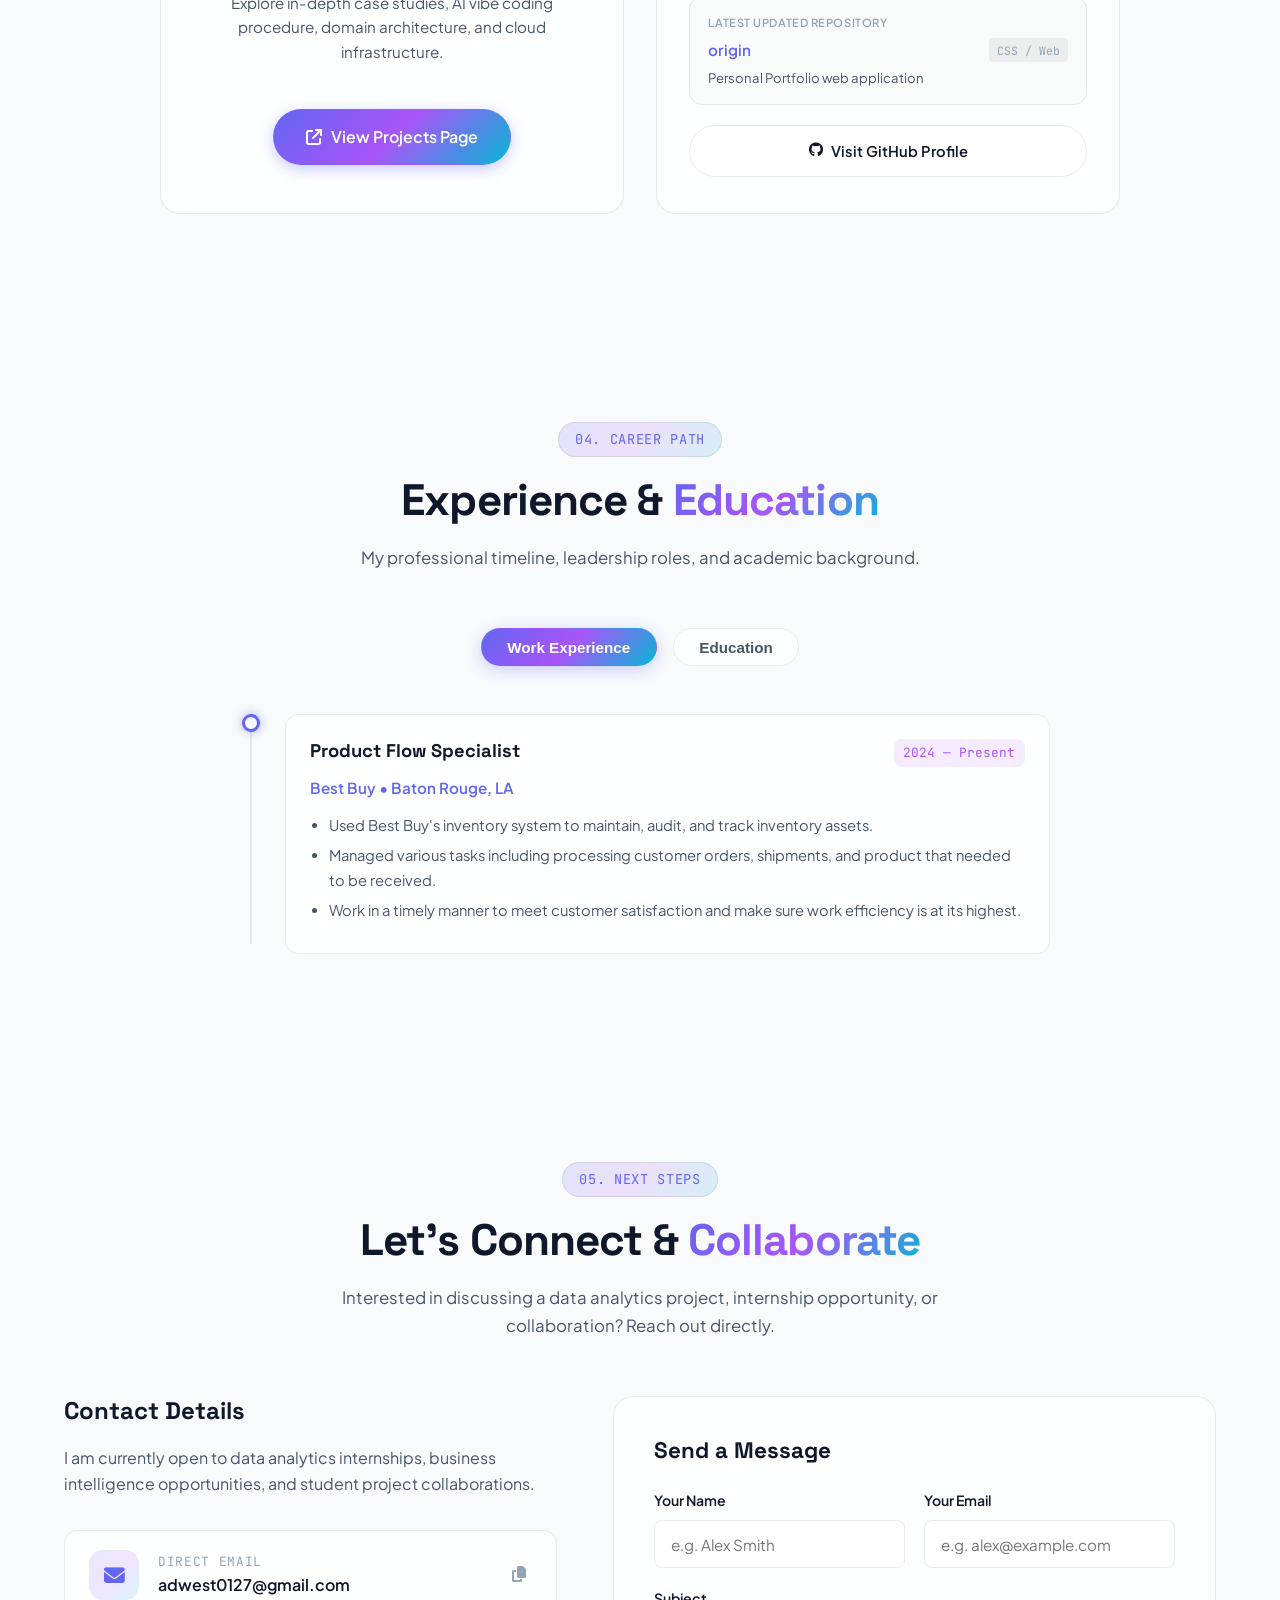
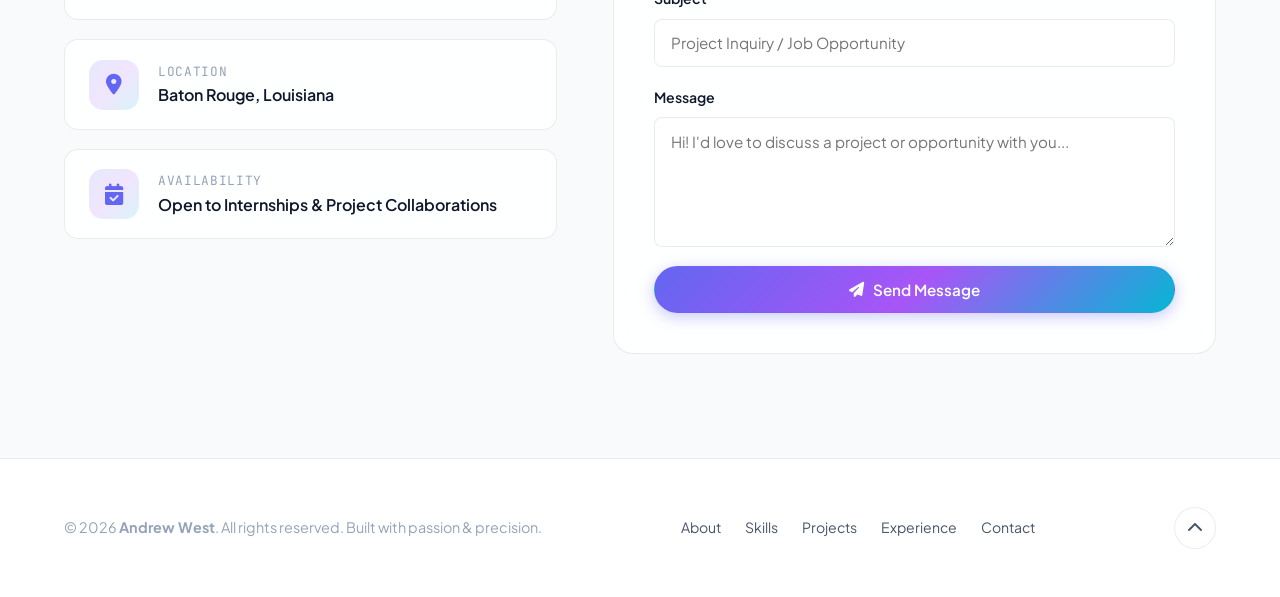
==== commit a233533a: "added features and updated more information" ====
--- a/index.html
+++ b/index.html
@@ -49,7 +49,7 @@
         <ul class="nav-menu" id="nav-menu">
           <li><a href="#about" class="nav-link">About</a></li>
           <li><a href="#skills" class="nav-link">Skills</a></li>
-          <li><a href="#projects" class="nav-link">Projects</a></li>
+          <li><a href="projects.html" class="nav-link">Projects</a></li>
           <li><a href="#experience" class="nav-link">Experience</a></li>
           <li><a href="#contact" class="nav-link">Contact</a></li>
         </ul>
@@ -57,6 +57,23 @@
 
       <!-- Action Buttons & Theme Switcher -->
       <div class="nav-actions">
+        <!-- Spotlight Command Palette Trigger -->
+        <button id="cmd-palette-btn" class="nav-cmd-btn" aria-label="Open Command Palette" title="Command Palette (Ctrl + K)">
+          <i class="fas fa-terminal"></i>
+          <span class="cmd-shortcut-hint">Ctrl K</span>
+        </button>
+
+        <!-- Recruiter 1-Min Mode Toggle -->
+        <button id="recruiter-mode-toggle" class="recruiter-toggle-btn" aria-label="Toggle Recruiter 1-Minute Mode" title="Recruiter 1-Minute Quick Scan">
+          <i class="fas fa-bolt"></i>
+          <span class="recruiter-toggle-text">Recruiter Mode</span>
+        </button>
+
+        <!-- Quick Share Button -->
+        <button id="quick-share-btn" class="nav-share-btn" aria-label="Share Portfolio" title="Copy Portfolio Link">
+          <i class="fas fa-share-nodes"></i>
+        </button>
+
         <!-- Dark/Light Mode Switcher -->
         <button id="theme-toggle-btn" class="theme-toggle-btn" aria-label="Toggle theme">
           <i id="theme-icon" class="fas fa-sun"></i>
@@ -90,10 +107,17 @@
         
         <!-- Intro & Call To Actions (Centered) -->
         <div class="hero-content hero-content-centered">
-          <!-- Availability Badge -->
-          <div class="hero-badge">
-            <span class="pulse-dot"></span>
-            <span>Looking for Internship Opportunities & Project Collaborations</span>
+          <!-- Hero Badges Group -->
+          <div class="hero-badges-group">
+            <div class="hero-badge">
+              <span class="pulse-dot"></span>
+              <span>Looking for Internship Opportunities & Project Collaborations</span>
+            </div>
+            <div class="hero-badge hero-exploring-badge">
+              <i class="fas fa-compass exploring-icon"></i>
+              <span class="exploring-label">Currently Exploring:</span>
+              <span id="exploring-text" class="exploring-text">Cloud Infrastructure & DNS Systems</span>
+            </div>
           </div>
 
           <!-- Main Greeting & Name -->
@@ -115,8 +139,8 @@
 
           <!-- Call to Action Buttons -->
           <div class="hero-ctas">
-            <a href="#projects" class="btn btn-primary">
-              <i class="fas fa-chart-pie"></i> View Featured Project
+            <a href="projects.html" class="btn btn-primary">
+              <i class="fas fa-folder-open"></i> View Projects
             </a>
             <a href="#contact" class="btn btn-secondary">
               <i class="fas fa-envelope"></i> Get In Touch
@@ -245,7 +269,7 @@
         
         <div class="section-header">
           <span class="section-tag">02. Capabilities</span>
-          <h2 class="section-title">Technical <span class="gradient-text">Arsenal</span></h2>
+          <h2 class="section-title">Skill <span class="gradient-text">Development</span></h2>
           <p class="section-subtitle">The tools, technologies, and methodologies I leverage to bring ideas to life.</p>
         </div>
 
@@ -298,47 +322,74 @@
         
         <div class="section-header">
           <span class="section-tag">03. Selected Work</span>
-          <h2 class="section-title">Featured <span class="gradient-text">Project</span></h2>
-          <p class="section-subtitle">A showcase of my primary data analytics project, system design, and quantitative implementation.</p>
-        </div>
-
-        <!-- Projects Grid Container -->
-        <div class="projects-grid single-project">
+          <h2 class="section-title">Featured <span class="gradient-text">Projects</span></h2>
+          <p class="section-subtitle">Explore my technical projects, system architectures, and AI-assisted implementations on a dedicated projects page.</p>
+        </div>
+
+        <!-- Projects Showcase & Live GitHub Grid -->
+        <div class="projects-portal-grid">
           
-          <!-- ================= FEATURED PROJECT ================= -->
-          <div class="glass-card project-card" data-category="fullstack">
-            <!-- Project Image Preview Area -->
-            <div class="project-image-box">
-              <img src="assets/portfolio-preview.png" alt="Personal Portfolio & Web Application Screenshot" class="project-img">
-            </div>
-
-            <!-- Project Details -->
-            <div class="project-content">
-              <span class="project-badge-inline"><i class="fas fa-wand-magic-sparkles" style="margin-right: 0.35rem;"></i> AI-Assisted Development</span>
-              <h3 class="project-title">Personal Portfolio & Web Application</h3>
-              <p class="project-desc">
-                A modern portfolio web application engineered using an AI-assisted vibe coding procedure. Directed the development process through conversational prompting, iterative architecture design, and real-time evaluation. Integrated domain management via GoDaddy with Cloudflare for DNS routing, global CDN caching, and SSL/TLS security encryption.
+          <!-- Projects Showcase Portal Box -->
+          <div class="glass-card projects-portal-box">
+            <div class="portal-icon-box">
+              <i class="fas fa-folder-open"></i>
+            </div>
+            <div>
+              <h3 style="font-family: var(--font-heading); font-size: 1.45rem; margin-bottom: 0.6rem; color: var(--text-primary);">Project Showcase</h3>
+              <p style="color: var(--text-secondary); font-size: 0.95rem; line-height: 1.6; max-width: 380px; margin: 0 auto;">
+                Explore in-depth case studies, AI vibe coding procedure, domain architecture, and cloud infrastructure.
               </p>
-              
-              <!-- Tech Stack Badges -->
-              <div class="project-tech-stack">
-                <span class="tech-tag">AI-Assisted Development</span>
-                <span class="tech-tag">Vibe Coding</span>
-                <span class="tech-tag">Cloudflare</span>
-                <span class="tech-tag">GoDaddy</span>
-                <span class="tech-tag">Git & GitHub</span>
-              </div>
-
-              <!-- Action Links -->
-              <div class="project-actions">
-                <a href="#hero" class="project-action-link">
-                  <i class="fas fa-arrow-up-right-from-square"></i> Live Application
-                </a>
-                <a href="https://github.com/adwest27" target="_blank" rel="noopener noreferrer" class="project-action-link">
-                  <i class="fab fa-github"></i> GitHub Code
-                </a>
-              </div>
-            </div>
+            </div>
+            <a href="projects.html" class="btn btn-primary" id="view-projects-page-btn" style="margin-top: auto; padding: 0.85rem 2rem; font-size: 1rem; display: inline-flex; align-items: center; gap: 0.6rem;">
+              <i class="fas fa-arrow-up-right-from-square"></i> View Projects Page
+            </a>
+          </div>
+
+          <!-- Live GitHub Activity Card -->
+          <div class="glass-card github-activity-card">
+            <div class="github-card-header">
+              <div class="github-card-header-left">
+                <i class="fab fa-github"></i>
+                <div>
+                  <h3 class="github-card-title">GitHub Activity</h3>
+                  <span class="github-card-subtitle">Live from @adwest27</span>
+                </div>
+              </div>
+              <span class="github-live-badge">
+                <span class="pulse-dot"></span>
+                Live
+              </span>
+            </div>
+
+            <!-- Profile Info Row -->
+            <div class="github-user-row">
+              <div class="github-user-info">
+                <img src="https://avatars.githubusercontent.com/u/321864273?v=4" alt="Andrew West" class="gh-avatar">
+                <div>
+                  <div class="gh-name">Andrew West</div>
+                  <div class="gh-handle">@adwest27</div>
+                </div>
+              </div>
+              <div class="gh-stat-pill">
+                <i class="fas fa-code-branch" style="color: var(--accent-primary);"></i>
+                <span><strong class="gh-public-repos">2</strong> Public Repos</span>
+              </div>
+            </div>
+
+            <!-- Latest Repository Box -->
+            <div class="github-repo-preview">
+              <span class="github-repo-preview-tag">Latest Updated Repository</span>
+              <div class="github-repo-header">
+                <a href="https://github.com/adwest27/origin" target="_blank" rel="noopener noreferrer" class="gh-repo-name">origin</a>
+                <span class="gh-repo-lang">CSS / Web</span>
+              </div>
+              <p class="gh-repo-desc">Personal Portfolio web application</p>
+            </div>
+
+            <!-- Profile CTA Link -->
+            <a href="https://github.com/adwest27" target="_blank" rel="noopener noreferrer" class="btn btn-secondary" style="margin-top: auto; padding: 0.8rem 1.6rem; font-size: 0.92rem; display: inline-flex; align-items: center; justify-content: center; gap: 0.5rem;">
+              <i class="fab fa-github"></i> Visit GitHub Profile
+            </a>
           </div>
 
         </div>
@@ -525,7 +576,7 @@
       <div class="footer-nav">
         <a href="#about">About</a>
         <a href="#skills">Skills</a>
-        <a href="#projects">Projects</a>
+        <a href="projects.html">Projects</a>
         <a href="#experience">Experience</a>
         <a href="#contact">Contact</a>
       </div>
@@ -679,6 +730,127 @@
     </div>
   </div>
 
+  <!-- =====================================================================
+       SPOTLIGHT COMMAND PALETTE (Ctrl + K / Cmd + K)
+       ===================================================================== -->
+  <div id="cmd-palette" class="cmd-palette-backdrop" aria-hidden="true" role="dialog" aria-modal="true">
+    <div class="cmd-palette-modal glass-card">
+      <div class="cmd-palette-input-wrap">
+        <i class="fas fa-search cmd-search-icon"></i>
+        <input type="text" id="cmd-palette-input" class="cmd-palette-input" placeholder="Type a command or jump to section..." autocomplete="off" spellcheck="false">
+        <kbd class="cmd-kbd-esc" id="cmd-close-kbd">ESC</kbd>
+      </div>
+
+      <div class="cmd-palette-results" id="cmd-palette-results">
+        <!-- Navigation Section -->
+        <div class="cmd-group">
+          <div class="cmd-group-title">Navigation</div>
+          <button class="cmd-item" data-action="navigate" data-target="#hero">
+            <i class="fas fa-house"></i>
+            <span>Home</span>
+            <span class="cmd-item-shortcut">#hero</span>
+          </button>
+          <button class="cmd-item" data-action="navigate" data-target="#about">
+            <i class="fas fa-user"></i>
+            <span>About Andrew</span>
+            <span class="cmd-item-shortcut">#about</span>
+          </button>
+          <button class="cmd-item" data-action="navigate" data-target="#skills">
+            <i class="fas fa-laptop-code"></i>
+            <span>Skill Development</span>
+            <span class="cmd-item-shortcut">#skills</span>
+          </button>
+          <button class="cmd-item" data-action="navigate" data-target="projects.html">
+            <i class="fas fa-folder-open"></i>
+            <span>View Projects Page</span>
+            <span class="cmd-item-shortcut">projects.html</span>
+          </button>
+          <button class="cmd-item" data-action="navigate" data-target="#experience">
+            <i class="fas fa-briefcase"></i>
+            <span>Experience & Education</span>
+            <span class="cmd-item-shortcut">#experience</span>
+          </button>
+          <button class="cmd-item" data-action="navigate" data-target="#contact">
+            <i class="fas fa-envelope"></i>
+            <span>Contact</span>
+            <span class="cmd-item-shortcut">#contact</span>
+          </button>
+        </div>
+
+        <!-- Quick Actions Section -->
+        <div class="cmd-group">
+          <div class="cmd-group-title">Quick Actions</div>
+          <button class="cmd-item" data-action="resume">
+            <i class="fas fa-file-lines"></i>
+            <span>View / Print Resume</span>
+            <span class="cmd-badge">Modal</span>
+          </button>
+          <button class="cmd-item" data-action="recruiter">
+            <i class="fas fa-bolt"></i>
+            <span>Toggle Recruiter 1-Minute Mode</span>
+            <span class="cmd-badge">Toggle</span>
+          </button>
+          <button class="cmd-item" data-action="share">
+            <i class="fas fa-share-nodes"></i>
+            <span>Share Portfolio (Copy Link)</span>
+            <span class="cmd-badge">Copy</span>
+          </button>
+          <button class="cmd-item" data-action="theme">
+            <i class="fas fa-circle-half-stroke"></i>
+            <span>Toggle Dark / Light Theme</span>
+            <span class="cmd-badge">Theme</span>
+          </button>
+          <button class="cmd-item" data-action="email">
+            <i class="fas fa-copy"></i>
+            <span>Copy Email Address (adwest27@gmail.com)</span>
+            <span class="cmd-badge">Copy</span>
+          </button>
+          <button class="cmd-item" data-action="github">
+            <i class="fab fa-github"></i>
+            <span>Open GitHub Profile (@adwest27)</span>
+            <span class="cmd-badge">External</span>
+          </button>
+        </div>
+      </div>
+
+      <div class="cmd-palette-footer">
+        <span><kbd>↑</kbd> <kbd>↓</kbd> to navigate</span>
+        <span><kbd>↵</kbd> to select</span>
+        <span><kbd>ESC</kbd> to close</span>
+      </div>
+    </div>
+  </div>
+
+  <!-- =====================================================================
+       QUICK SHARE TOAST NOTIFICATION
+       ===================================================================== -->
+  <div id="share-toast" class="share-toast" aria-live="polite">
+    <div class="share-toast-content">
+      <div class="share-toast-icon"><i class="fas fa-check"></i></div>
+      <div class="share-toast-text">
+        <strong id="toast-title">Link copied to clipboard!</strong>
+        <span id="toast-desc">Ready to share with hiring managers & recruiters.</span>
+      </div>
+    </div>
+  </div>
+
+  <!-- =====================================================================
+       RECRUITER 1-MINUTE MODE FLOATING BANNER
+       ===================================================================== -->
+  <div id="recruiter-banner" class="recruiter-banner" aria-hidden="true">
+    <div class="container recruiter-banner-inner">
+      <div class="recruiter-banner-left">
+        <span class="recruiter-pill-tag"><i class="fas fa-bolt"></i> 1-MIN RECRUITER SCAN</span>
+        <span class="recruiter-banner-summary"><strong>Andrew West</strong> · ISDS Junior at LSU (3.5 GPA) · Python, Cloudflare, Product Flow & Systems</span>
+      </div>
+      <div class="recruiter-banner-actions">
+        <button type="button" class="btn btn-sm btn-primary open-resume-modal-btn"><i class="fas fa-file-lines"></i> Open Resume</button>
+        <a href="#contact" class="btn btn-sm btn-secondary"><i class="fas fa-paper-plane"></i> Quick Connect</a>
+        <button type="button" id="recruiter-banner-close" class="recruiter-close-btn" title="Exit Recruiter Mode"><i class="fas fa-times"></i></button>
+      </div>
+    </div>
+  </div>
+
   <!-- Scripts -->
   <script src="js/main.js"></script>
 </body>
--- a/css/style.css
+++ b/css/style.css
@@ -532,6 +532,64 @@
   100% { transform: scale(0.95); box-shadow: 0 0 0 0 rgba(16, 185, 129, 0); }
 }
 
+/* --- Hero Badges Group & Exploring Pill --- */
+.hero-badges-group {
+  display: flex;
+  flex-wrap: wrap;
+  align-items: center;
+  justify-content: center;
+  gap: 0.75rem;
+  margin-bottom: 1.5rem;
+}
+
+.hero-badges-group .hero-badge {
+  margin-bottom: 0;
+}
+
+.hero-exploring-badge {
+  background: rgba(99, 102, 241, 0.12);
+  border: 1px solid rgba(99, 102, 241, 0.35);
+  color: #c7d2fe;
+}
+
+.exploring-icon {
+  color: var(--accent-primary);
+  font-size: 0.85rem;
+  animation: spinSlow 12s linear infinite;
+}
+
+@keyframes spinSlow {
+  from { transform: rotate(0deg); }
+  to { transform: rotate(360deg); }
+}
+
+.exploring-label {
+  font-weight: 600;
+  color: var(--text-primary);
+}
+
+.exploring-text {
+  color: #a5b4fc;
+  font-weight: 500;
+  display: inline-block;
+  transition: opacity 0.35s ease, transform 0.35s ease;
+}
+
+.exploring-text.fade-out {
+  opacity: 0;
+  transform: translateY(-4px);
+}
+
+[data-theme="light"] .hero-exploring-badge {
+  background: rgba(99, 102, 241, 0.08);
+  border-color: rgba(99, 102, 241, 0.25);
+  color: #4338ca;
+}
+
+[data-theme="light"] .exploring-text {
+  color: #4f46e5;
+}
+
 .hero-title {
   font-size: clamp(2.5rem, 5vw, 4rem);
   line-height: 1.15;
@@ -1146,6 +1204,209 @@
 
 .project-action-link:hover {
   color: var(--accent-primary);
+}
+
+/* --- Projects Showcase Portal Grid & GitHub Card --- */
+.projects-portal-grid {
+  display: grid;
+  grid-template-columns: repeat(auto-fit, minmax(320px, 1fr));
+  gap: 2rem;
+  max-width: 960px;
+  margin: 0 auto;
+}
+
+.projects-portal-box {
+  text-align: center;
+  padding: 3rem 2rem;
+  border-radius: var(--radius-lg);
+  display: flex;
+  flex-direction: column;
+  align-items: center;
+  gap: 1.5rem;
+}
+
+.portal-icon-box {
+  width: 68px;
+  height: 68px;
+  border-radius: 50%;
+  background: var(--accent-gradient);
+  display: flex;
+  align-items: center;
+  justify-content: center;
+  font-size: 1.75rem;
+  color: #fff;
+  box-shadow: 0 8px 24px var(--accent-glow);
+}
+
+.github-activity-card {
+  padding: 2.25rem 2rem;
+  border-radius: var(--radius-lg);
+  display: flex;
+  flex-direction: column;
+  gap: 1.25rem;
+  position: relative;
+}
+
+.github-card-header {
+  display: flex;
+  align-items: center;
+  justify-content: space-between;
+  border-bottom: 1px solid var(--border-subtle);
+  padding-bottom: 0.85rem;
+}
+
+.github-card-header-left {
+  display: flex;
+  align-items: center;
+  gap: 0.75rem;
+}
+
+.github-card-header-left i {
+  font-size: 1.6rem;
+  color: var(--accent-primary);
+}
+
+.github-card-title {
+  font-family: var(--font-heading);
+  font-size: 1.15rem;
+  color: var(--text-primary);
+  margin: 0;
+}
+
+.github-card-subtitle {
+  font-size: 0.78rem;
+  color: var(--text-muted);
+}
+
+.github-live-badge {
+  display: inline-flex;
+  align-items: center;
+  gap: 0.4rem;
+  font-size: 0.75rem;
+  color: #10b981;
+  background: rgba(16, 185, 129, 0.12);
+  border: 1px solid rgba(16, 185, 129, 0.25);
+  padding: 0.25rem 0.65rem;
+  border-radius: var(--radius-full);
+  font-weight: 600;
+}
+
+.github-live-badge .pulse-dot {
+  width: 6px;
+  height: 6px;
+}
+
+.github-user-row {
+  display: flex;
+  align-items: center;
+  justify-content: space-between;
+  gap: 0.85rem;
+}
+
+.github-user-info {
+  display: flex;
+  align-items: center;
+  gap: 0.75rem;
+}
+
+.gh-avatar {
+  width: 44px;
+  height: 44px;
+  border-radius: 50%;
+  border: 2px solid var(--border-subtle);
+  object-fit: cover;
+}
+
+.gh-name {
+  font-weight: 600;
+  color: var(--text-primary);
+  font-size: 0.95rem;
+  line-height: 1.2;
+}
+
+.gh-handle {
+  font-size: 0.78rem;
+  color: var(--text-muted);
+  font-family: var(--font-mono);
+}
+
+.gh-stat-pill {
+  background: rgba(255, 255, 255, 0.04);
+  border: 1px solid var(--border-subtle);
+  padding: 0.35rem 0.75rem;
+  border-radius: var(--radius-full);
+  font-size: 0.75rem;
+  color: var(--text-secondary);
+  display: flex;
+  align-items: center;
+  gap: 0.4rem;
+  white-space: nowrap;
+}
+
+.gh-stat-pill strong {
+  color: var(--accent-primary);
+  font-family: var(--font-mono);
+}
+
+.github-repo-preview {
+  background: rgba(255, 255, 255, 0.02);
+  border: 1px solid var(--border-subtle);
+  border-radius: var(--radius-md);
+  padding: 1rem 1.15rem;
+  display: flex;
+  flex-direction: column;
+  gap: 0.35rem;
+}
+
+[data-theme="light"] .github-repo-preview {
+  background: rgba(0, 0, 0, 0.02);
+}
+
+.github-repo-preview-tag {
+  font-size: 0.7rem;
+  color: var(--text-muted);
+  text-transform: uppercase;
+  letter-spacing: 0.05em;
+  font-weight: 600;
+}
+
+.github-repo-header {
+  display: flex;
+  align-items: center;
+  justify-content: space-between;
+  gap: 0.5rem;
+}
+
+.gh-repo-name {
+  font-weight: 600;
+  color: var(--accent-primary);
+  font-size: 0.95rem;
+  text-decoration: none;
+  transition: color var(--transition-fast);
+}
+
+.gh-repo-name:hover {
+  text-decoration: underline;
+}
+
+.gh-repo-lang {
+  font-size: 0.72rem;
+  color: var(--text-muted);
+  font-family: var(--font-mono);
+  background: rgba(255, 255, 255, 0.05);
+  padding: 0.15rem 0.5rem;
+  border-radius: 4px;
+}
+
+[data-theme="light"] .gh-repo-lang {
+  background: rgba(0, 0, 0, 0.05);
+}
+
+.gh-repo-desc {
+  font-size: 0.82rem;
+  color: var(--text-secondary);
+  line-height: 1.5;
+  margin: 0;
 }
 
 /* ==========================================================================
@@ -2006,3 +2267,443 @@
     color: #111827 !important;
   }
 }
+
+/* ==========================================================================
+   SPOTLIGHT COMMAND PALETTE STYLES (Ctrl + K)
+   ========================================================================== */
+.nav-cmd-btn {
+  display: inline-flex;
+  align-items: center;
+  gap: 0.45rem;
+  background: var(--bg-card);
+  border: 1px solid var(--border-subtle);
+  color: var(--text-secondary);
+  padding: 0.4rem 0.75rem;
+  border-radius: var(--radius-full);
+  font-size: 0.82rem;
+  font-family: var(--font-sans);
+  cursor: pointer;
+  transition: all var(--transition-fast);
+}
+
+.nav-cmd-btn:hover {
+  background: var(--bg-card-hover);
+  border-color: var(--accent-primary);
+  color: var(--text-primary);
+  transform: translateY(-2px);
+}
+
+.cmd-shortcut-hint {
+  font-family: var(--font-mono);
+  font-size: 0.7rem;
+  background: rgba(255, 255, 255, 0.08);
+  padding: 0.1rem 0.35rem;
+  border-radius: 4px;
+  color: var(--accent-primary);
+}
+
+[data-theme="light"] .cmd-shortcut-hint {
+  background: rgba(0, 0, 0, 0.06);
+}
+
+.nav-share-btn {
+  width: 38px;
+  height: 38px;
+  border-radius: 50%;
+  border: 1px solid var(--border-subtle);
+  background: var(--bg-card);
+  color: var(--text-secondary);
+  display: inline-flex;
+  align-items: center;
+  justify-content: center;
+  cursor: pointer;
+  transition: all var(--transition-fast);
+}
+
+.nav-share-btn:hover {
+  border-color: var(--accent-primary);
+  color: var(--accent-primary);
+  background: var(--bg-card-hover);
+  transform: translateY(-2px);
+}
+
+.recruiter-toggle-btn {
+  display: inline-flex;
+  align-items: center;
+  gap: 0.45rem;
+  background: rgba(245, 158, 11, 0.1);
+  border: 1px solid rgba(245, 158, 11, 0.35);
+  color: #fbbf24;
+  padding: 0.45rem 0.9rem;
+  border-radius: var(--radius-full);
+  font-size: 0.82rem;
+  font-weight: 600;
+  cursor: pointer;
+  transition: all var(--transition-fast);
+}
+
+.recruiter-toggle-btn:hover,
+.recruiter-toggle-btn.active {
+  background: rgba(245, 158, 11, 0.22);
+  border-color: #f59e0b;
+  box-shadow: 0 0 16px rgba(245, 158, 11, 0.35);
+  transform: translateY(-2px);
+  color: #fef3c7;
+}
+
+[data-theme="light"] .recruiter-toggle-btn {
+  background: rgba(217, 119, 6, 0.1);
+  border-color: rgba(217, 119, 6, 0.35);
+  color: #b45309;
+}
+
+[data-theme="light"] .recruiter-toggle-btn:hover,
+[data-theme="light"] .recruiter-toggle-btn.active {
+  background: rgba(217, 119, 6, 0.18);
+  color: #78350f;
+}
+
+/* --- Command Palette Modal --- */
+.cmd-palette-backdrop {
+  position: fixed;
+  inset: 0;
+  z-index: 2000;
+  background: rgba(5, 8, 15, 0.75);
+  backdrop-filter: blur(12px);
+  -webkit-backdrop-filter: blur(12px);
+  display: flex;
+  align-items: flex-start;
+  justify-content: center;
+  padding: 12vh 1rem 2rem 1rem;
+  opacity: 0;
+  pointer-events: none;
+  transition: opacity 0.22s ease;
+}
+
+.cmd-palette-backdrop.open {
+  opacity: 1;
+  pointer-events: auto;
+}
+
+.cmd-palette-modal {
+  width: 100%;
+  max-width: 620px;
+  background: var(--bg-card);
+  border: 1px solid var(--border-focus);
+  border-radius: var(--radius-lg);
+  box-shadow: 0 25px 50px -12px rgba(0, 0, 0, 0.6), 0 0 35px var(--accent-glow);
+  overflow: hidden;
+  display: flex;
+  flex-direction: column;
+  transform: scale(0.96) translateY(-10px);
+  transition: transform 0.22s cubic-bezier(0.16, 1, 0.3, 1);
+  padding: 0;
+}
+
+.cmd-palette-backdrop.open .cmd-palette-modal {
+  transform: scale(1) translateY(0);
+}
+
+.cmd-palette-input-wrap {
+  display: flex;
+  align-items: center;
+  gap: 0.85rem;
+  padding: 1.1rem 1.4rem;
+  border-bottom: 1px solid var(--border-subtle);
+  background: rgba(255, 255, 255, 0.02);
+}
+
+.cmd-search-icon {
+  font-size: 1.1rem;
+  color: var(--accent-primary);
+}
+
+.cmd-palette-input {
+  flex: 1;
+  background: transparent;
+  border: none;
+  outline: none;
+  font-family: var(--font-sans);
+  font-size: 1.05rem;
+  color: var(--text-primary);
+}
+
+.cmd-palette-input::placeholder {
+  color: var(--text-muted);
+}
+
+.cmd-kbd-esc {
+  font-family: var(--font-mono);
+  font-size: 0.72rem;
+  background: rgba(255, 255, 255, 0.06);
+  border: 1px solid var(--border-subtle);
+  padding: 0.2rem 0.5rem;
+  border-radius: 4px;
+  color: var(--text-muted);
+  cursor: pointer;
+}
+
+.cmd-palette-results {
+  max-height: 380px;
+  overflow-y: auto;
+  padding: 0.75rem;
+  display: flex;
+  flex-direction: column;
+  gap: 0.75rem;
+}
+
+.cmd-group-title {
+  font-size: 0.72rem;
+  font-weight: 700;
+  text-transform: uppercase;
+  letter-spacing: 0.08em;
+  color: var(--text-muted);
+  padding: 0.35rem 0.65rem;
+}
+
+.cmd-item {
+  width: 100%;
+  display: flex;
+  align-items: center;
+  gap: 0.85rem;
+  padding: 0.7rem 0.85rem;
+  border-radius: var(--radius-sm);
+  background: transparent;
+  border: none;
+  color: var(--text-primary);
+  font-family: var(--font-sans);
+  font-size: 0.92rem;
+  cursor: pointer;
+  transition: all var(--transition-fast);
+  text-align: left;
+}
+
+.cmd-item i {
+  font-size: 1rem;
+  color: var(--accent-primary);
+  width: 20px;
+  text-align: center;
+}
+
+.cmd-item span {
+  flex: 1;
+}
+
+.cmd-item-shortcut {
+  font-family: var(--font-mono);
+  font-size: 0.72rem;
+  color: var(--text-muted);
+}
+
+.cmd-badge {
+  font-family: var(--font-mono);
+  font-size: 0.68rem;
+  background: rgba(99, 102, 241, 0.15);
+  border: 1px solid rgba(99, 102, 241, 0.3);
+  color: #a5b4fc;
+  padding: 0.15rem 0.5rem;
+  border-radius: 4px;
+}
+
+.cmd-item:hover,
+.cmd-item.selected {
+  background: rgba(99, 102, 241, 0.15);
+  color: var(--text-primary);
+}
+
+.cmd-palette-footer {
+  display: flex;
+  align-items: center;
+  justify-content: flex-end;
+  gap: 1.25rem;
+  padding: 0.65rem 1.25rem;
+  border-top: 1px solid var(--border-subtle);
+  background: rgba(0, 0, 0, 0.15);
+  font-size: 0.72rem;
+  color: var(--text-muted);
+}
+
+.cmd-palette-footer kbd {
+  font-family: var(--font-mono);
+  background: rgba(255, 255, 255, 0.08);
+  border: 1px solid var(--border-subtle);
+  padding: 0.1rem 0.35rem;
+  border-radius: 3px;
+  color: var(--text-secondary);
+}
+
+/* ==========================================================================
+   3D CARD TILT & SPECULAR GLARE
+   ========================================================================== */
+.card-glare {
+  position: absolute;
+  top: 0;
+  left: 0;
+  right: 0;
+  bottom: 0;
+  pointer-events: none;
+  border-radius: inherit;
+  opacity: 0;
+  transition: opacity 0.3s ease;
+  z-index: 5;
+}
+
+/* ==========================================================================
+   QUICK SHARE TOAST NOTIFICATION
+   ========================================================================== */
+.share-toast {
+  position: fixed;
+  bottom: 2rem;
+  right: 2rem;
+  z-index: 2500;
+  background: var(--bg-card);
+  border: 1px solid var(--success);
+  border-radius: var(--radius-md);
+  box-shadow: 0 12px 30px rgba(0, 0, 0, 0.4), 0 0 20px var(--success-glow);
+  padding: 1rem 1.4rem;
+  transform: translateY(120%);
+  opacity: 0;
+  transition: transform 0.35s cubic-bezier(0.16, 1, 0.3, 1), opacity 0.35s ease;
+  pointer-events: none;
+}
+
+.share-toast.show {
+  transform: translateY(0);
+  opacity: 1;
+  pointer-events: auto;
+}
+
+.share-toast-content {
+  display: flex;
+  align-items: center;
+  gap: 0.85rem;
+}
+
+.share-toast-icon {
+  width: 34px;
+  height: 34px;
+  border-radius: 50%;
+  background: rgba(16, 185, 129, 0.15);
+  color: var(--success);
+  display: flex;
+  align-items: center;
+  justify-content: center;
+  font-size: 1rem;
+}
+
+.share-toast-text strong {
+  display: block;
+  font-size: 0.92rem;
+  color: var(--text-primary);
+}
+
+.share-toast-text span {
+  font-size: 0.8rem;
+  color: var(--text-secondary);
+}
+
+/* ==========================================================================
+   RECRUITER 1-MINUTE MODE ACTIVE STYLES & BANNER
+   ========================================================================== */
+.recruiter-banner {
+  position: fixed;
+  bottom: 0;
+  left: 0;
+  right: 0;
+  z-index: 1500;
+  background: rgba(15, 23, 42, 0.92);
+  backdrop-filter: blur(14px);
+  -webkit-backdrop-filter: blur(14px);
+  border-top: 1px solid rgba(245, 158, 11, 0.4);
+  box-shadow: 0 -8px 25px rgba(0, 0, 0, 0.4), 0 0 25px rgba(245, 158, 11, 0.2);
+  padding: 0.85rem 0;
+  transform: translateY(100%);
+  opacity: 0;
+  transition: transform 0.3s cubic-bezier(0.16, 1, 0.3, 1), opacity 0.3s ease;
+}
+
+.recruiter-banner.show {
+  transform: translateY(0);
+  opacity: 1;
+}
+
+.recruiter-banner-inner {
+  display: flex;
+  align-items: center;
+  justify-content: space-between;
+  gap: 1rem;
+}
+
+.recruiter-banner-left {
+  display: flex;
+  align-items: center;
+  gap: 0.85rem;
+}
+
+.recruiter-pill-tag {
+  background: #f59e0b;
+  color: #1e1b4b;
+  font-weight: 800;
+  font-size: 0.72rem;
+  padding: 0.25rem 0.65rem;
+  border-radius: var(--radius-full);
+  letter-spacing: 0.05em;
+  display: inline-flex;
+  align-items: center;
+  gap: 0.35rem;
+}
+
+.recruiter-banner-summary {
+  font-size: 0.9rem;
+  color: #f8fafc;
+}
+
+.recruiter-banner-actions {
+  display: flex;
+  align-items: center;
+  gap: 0.75rem;
+}
+
+.recruiter-close-btn {
+  background: transparent;
+  border: none;
+  color: var(--text-muted);
+  cursor: pointer;
+  padding: 0.4rem;
+  font-size: 1rem;
+  border-radius: 50%;
+  display: flex;
+  align-items: center;
+  justify-content: center;
+  transition: color var(--transition-fast);
+}
+
+.recruiter-close-btn:hover {
+  color: var(--text-primary);
+}
+
+/* Recruiter mode active content highlights */
+.recruiter-mode-active .stat-item,
+.recruiter-mode-active .highlight-item:first-child,
+.recruiter-mode-active .highlight-item:nth-child(2) {
+  border-color: #f59e0b !important;
+  box-shadow: 0 0 16px rgba(245, 158, 11, 0.25) !important;
+}
+
+.recruiter-mode-active .hero-badge {
+  border-color: #f59e0b !important;
+  box-shadow: 0 0 14px rgba(245, 158, 11, 0.3) !important;
+}
+
+@media (max-width: 768px) {
+  .recruiter-banner-inner {
+    flex-direction: column;
+    align-items: flex-start;
+  }
+  .recruiter-toggle-text {
+    display: none;
+  }
+  .cmd-shortcut-hint {
+    display: none;
+  }
+}
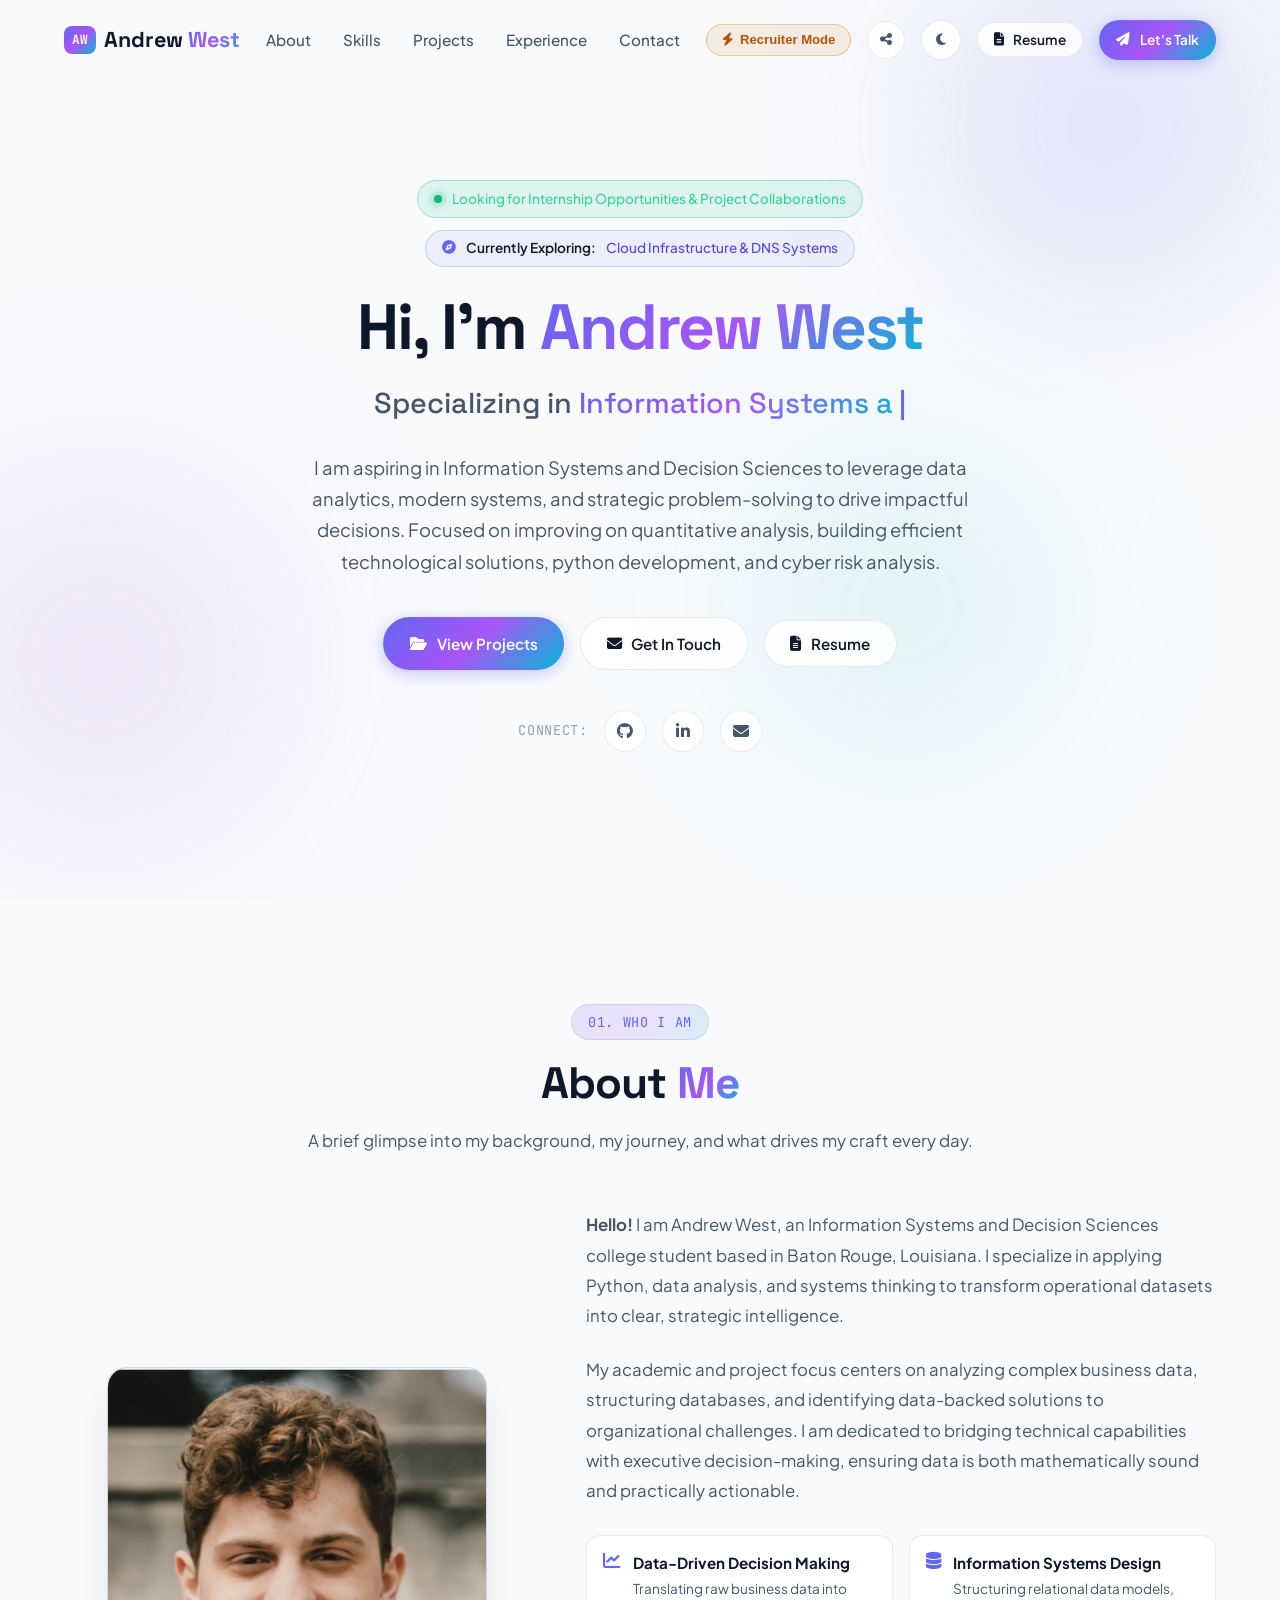
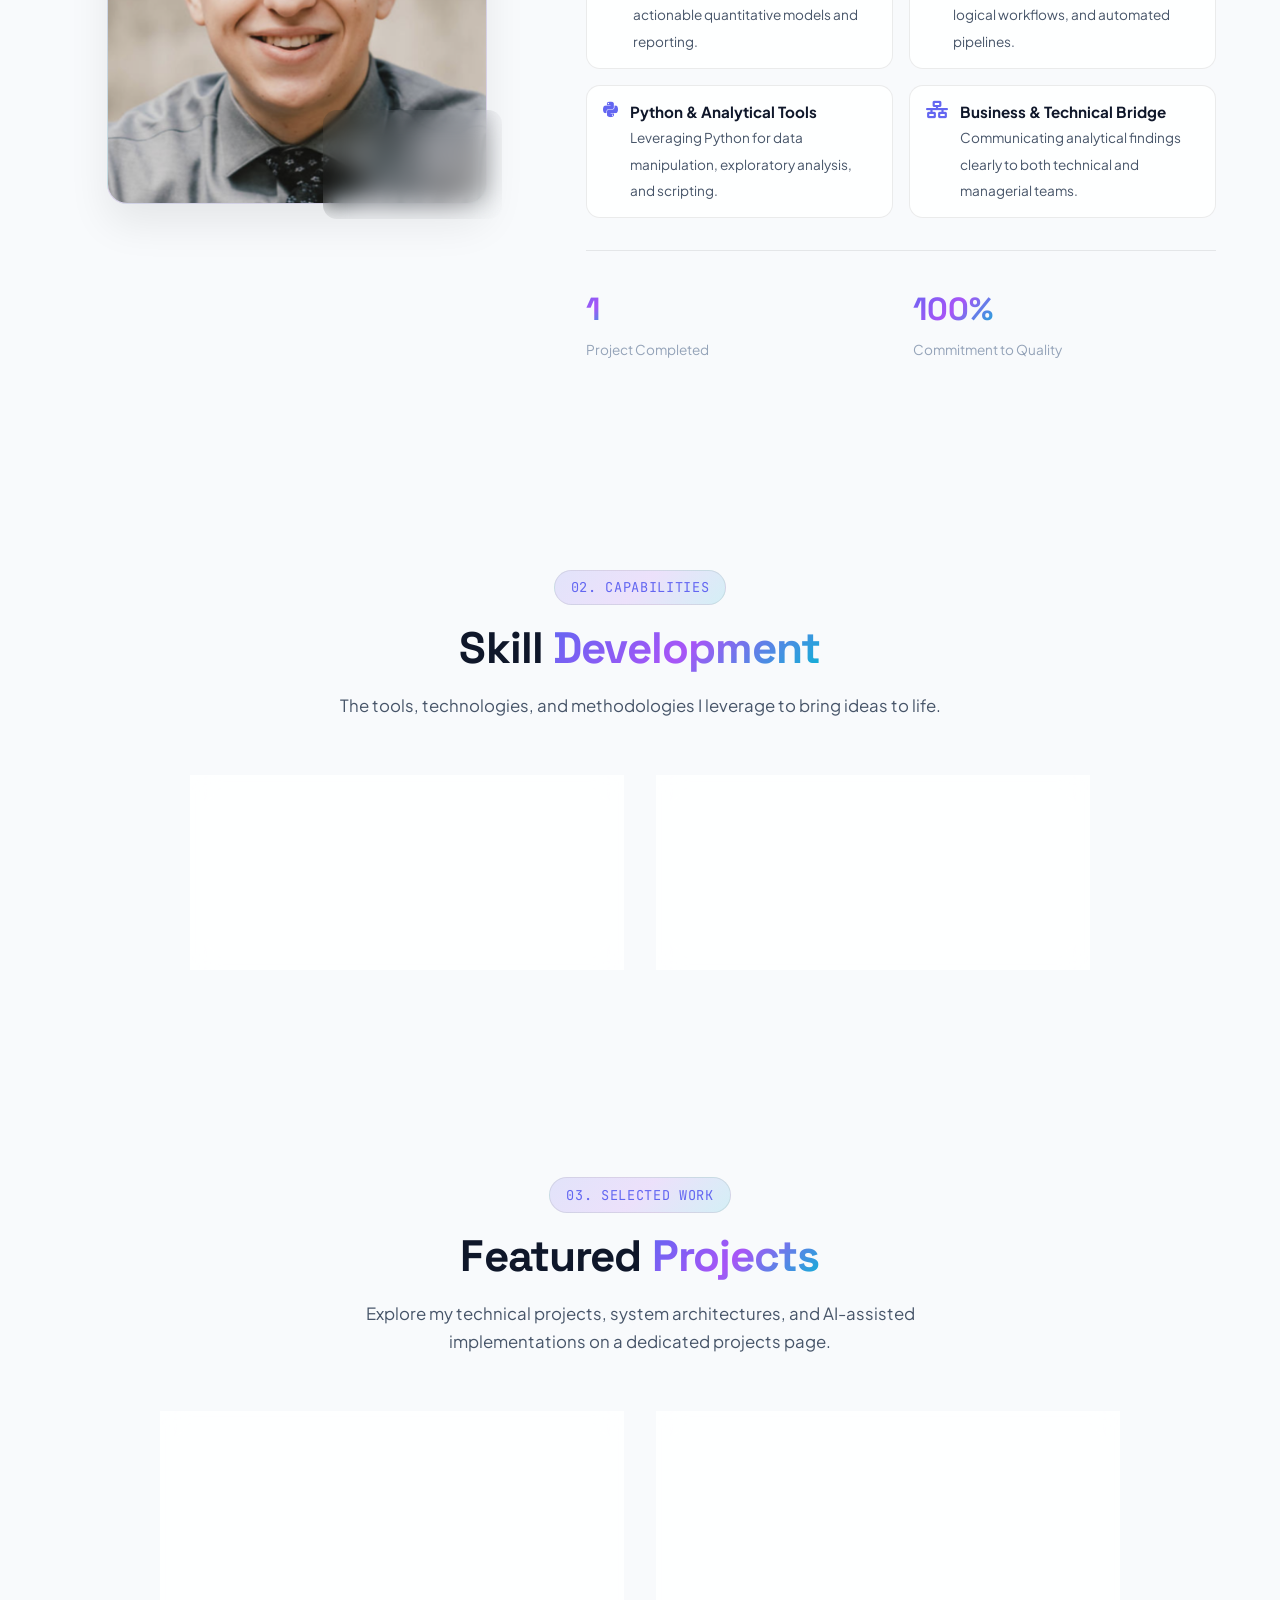
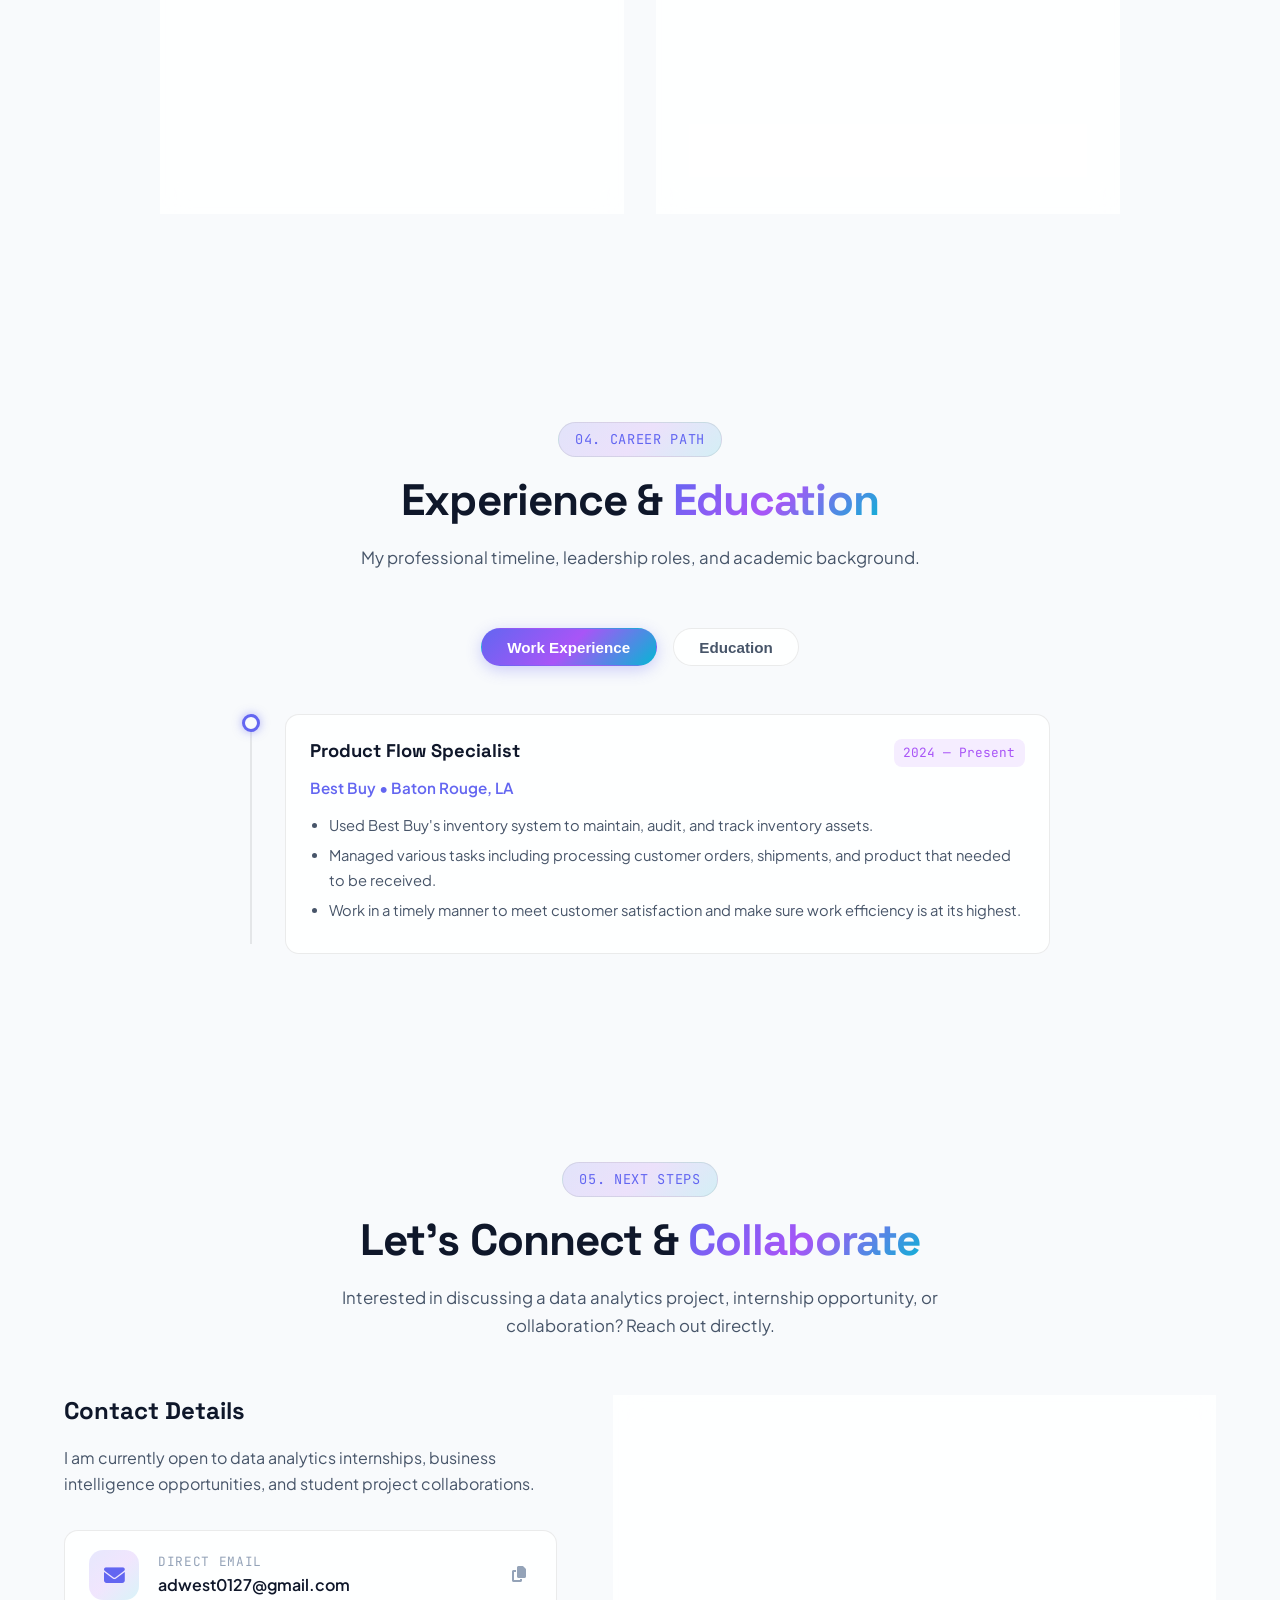
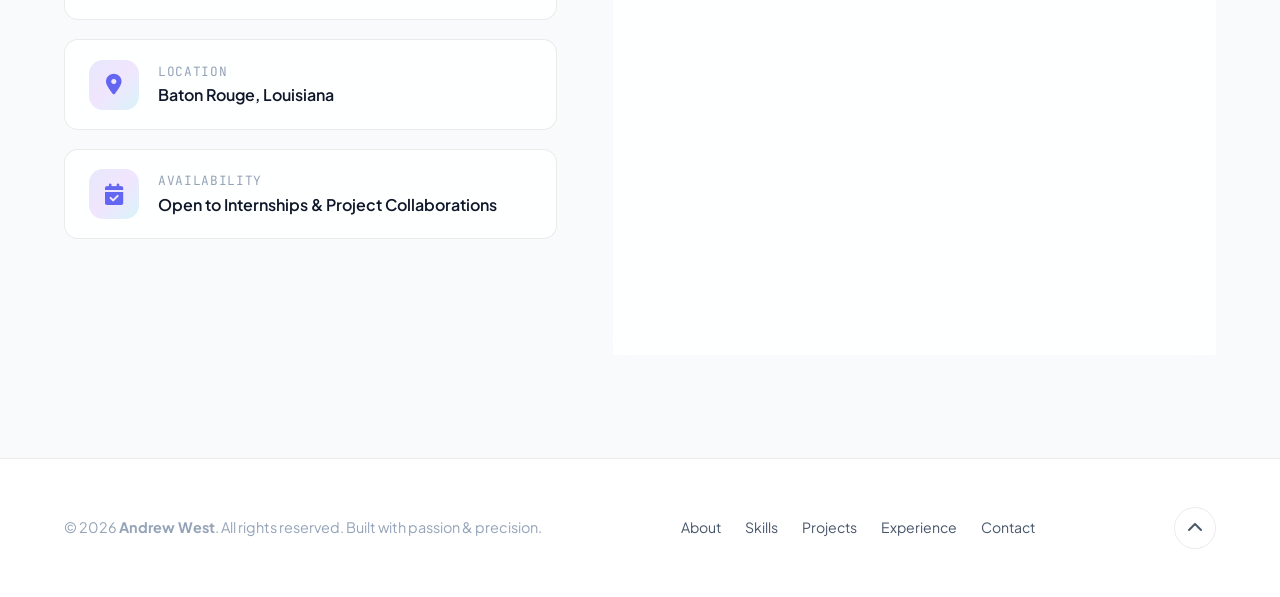
==== commit edfdcaf3: "removed control k feature" ====
--- a/index.html
+++ b/index.html
@@ -57,12 +57,6 @@
 
       <!-- Action Buttons & Theme Switcher -->
       <div class="nav-actions">
-        <!-- Spotlight Command Palette Trigger -->
-        <button id="cmd-palette-btn" class="nav-cmd-btn" aria-label="Open Command Palette" title="Command Palette (Ctrl + K)">
-          <i class="fas fa-terminal"></i>
-          <span class="cmd-shortcut-hint">Ctrl K</span>
-        </button>
-
         <!-- Recruiter 1-Min Mode Toggle -->
         <button id="recruiter-mode-toggle" class="recruiter-toggle-btn" aria-label="Toggle Recruiter 1-Minute Mode" title="Recruiter 1-Minute Quick Scan">
           <i class="fas fa-bolt"></i>
@@ -731,97 +725,6 @@
   </div>
 
   <!-- =====================================================================
-       SPOTLIGHT COMMAND PALETTE (Ctrl + K / Cmd + K)
-       ===================================================================== -->
-  <div id="cmd-palette" class="cmd-palette-backdrop" aria-hidden="true" role="dialog" aria-modal="true">
-    <div class="cmd-palette-modal glass-card">
-      <div class="cmd-palette-input-wrap">
-        <i class="fas fa-search cmd-search-icon"></i>
-        <input type="text" id="cmd-palette-input" class="cmd-palette-input" placeholder="Type a command or jump to section..." autocomplete="off" spellcheck="false">
-        <kbd class="cmd-kbd-esc" id="cmd-close-kbd">ESC</kbd>
-      </div>
-
-      <div class="cmd-palette-results" id="cmd-palette-results">
-        <!-- Navigation Section -->
-        <div class="cmd-group">
-          <div class="cmd-group-title">Navigation</div>
-          <button class="cmd-item" data-action="navigate" data-target="#hero">
-            <i class="fas fa-house"></i>
-            <span>Home</span>
-            <span class="cmd-item-shortcut">#hero</span>
-          </button>
-          <button class="cmd-item" data-action="navigate" data-target="#about">
-            <i class="fas fa-user"></i>
-            <span>About Andrew</span>
-            <span class="cmd-item-shortcut">#about</span>
-          </button>
-          <button class="cmd-item" data-action="navigate" data-target="#skills">
-            <i class="fas fa-laptop-code"></i>
-            <span>Skill Development</span>
-            <span class="cmd-item-shortcut">#skills</span>
-          </button>
-          <button class="cmd-item" data-action="navigate" data-target="projects.html">
-            <i class="fas fa-folder-open"></i>
-            <span>View Projects Page</span>
-            <span class="cmd-item-shortcut">projects.html</span>
-          </button>
-          <button class="cmd-item" data-action="navigate" data-target="#experience">
-            <i class="fas fa-briefcase"></i>
-            <span>Experience & Education</span>
-            <span class="cmd-item-shortcut">#experience</span>
-          </button>
-          <button class="cmd-item" data-action="navigate" data-target="#contact">
-            <i class="fas fa-envelope"></i>
-            <span>Contact</span>
-            <span class="cmd-item-shortcut">#contact</span>
-          </button>
-        </div>
-
-        <!-- Quick Actions Section -->
-        <div class="cmd-group">
-          <div class="cmd-group-title">Quick Actions</div>
-          <button class="cmd-item" data-action="resume">
-            <i class="fas fa-file-lines"></i>
-            <span>View / Print Resume</span>
-            <span class="cmd-badge">Modal</span>
-          </button>
-          <button class="cmd-item" data-action="recruiter">
-            <i class="fas fa-bolt"></i>
-            <span>Toggle Recruiter 1-Minute Mode</span>
-            <span class="cmd-badge">Toggle</span>
-          </button>
-          <button class="cmd-item" data-action="share">
-            <i class="fas fa-share-nodes"></i>
-            <span>Share Portfolio (Copy Link)</span>
-            <span class="cmd-badge">Copy</span>
-          </button>
-          <button class="cmd-item" data-action="theme">
-            <i class="fas fa-circle-half-stroke"></i>
-            <span>Toggle Dark / Light Theme</span>
-            <span class="cmd-badge">Theme</span>
-          </button>
-          <button class="cmd-item" data-action="email">
-            <i class="fas fa-copy"></i>
-            <span>Copy Email Address (adwest27@gmail.com)</span>
-            <span class="cmd-badge">Copy</span>
-          </button>
-          <button class="cmd-item" data-action="github">
-            <i class="fab fa-github"></i>
-            <span>Open GitHub Profile (@adwest27)</span>
-            <span class="cmd-badge">External</span>
-          </button>
-        </div>
-      </div>
-
-      <div class="cmd-palette-footer">
-        <span><kbd>↑</kbd> <kbd>↓</kbd> to navigate</span>
-        <span><kbd>↵</kbd> to select</span>
-        <span><kbd>ESC</kbd> to close</span>
-      </div>
-    </div>
-  </div>
-
-  <!-- =====================================================================
        QUICK SHARE TOAST NOTIFICATION
        ===================================================================== -->
   <div id="share-toast" class="share-toast" aria-live="polite">
--- a/css/style.css
+++ b/css/style.css
@@ -2269,43 +2269,8 @@
 }
 
 /* ==========================================================================
-   SPOTLIGHT COMMAND PALETTE STYLES (Ctrl + K)
+   QUICK SHARE & RECRUITER MODE STYLES
    ========================================================================== */
-.nav-cmd-btn {
-  display: inline-flex;
-  align-items: center;
-  gap: 0.45rem;
-  background: var(--bg-card);
-  border: 1px solid var(--border-subtle);
-  color: var(--text-secondary);
-  padding: 0.4rem 0.75rem;
-  border-radius: var(--radius-full);
-  font-size: 0.82rem;
-  font-family: var(--font-sans);
-  cursor: pointer;
-  transition: all var(--transition-fast);
-}
-
-.nav-cmd-btn:hover {
-  background: var(--bg-card-hover);
-  border-color: var(--accent-primary);
-  color: var(--text-primary);
-  transform: translateY(-2px);
-}
-
-.cmd-shortcut-hint {
-  font-family: var(--font-mono);
-  font-size: 0.7rem;
-  background: rgba(255, 255, 255, 0.08);
-  padding: 0.1rem 0.35rem;
-  border-radius: 4px;
-  color: var(--accent-primary);
-}
-
-[data-theme="light"] .cmd-shortcut-hint {
-  background: rgba(0, 0, 0, 0.06);
-}
-
 .nav-share-btn {
   width: 38px;
   height: 38px;
@@ -2363,174 +2328,7 @@
   color: #78350f;
 }
 
-/* --- Command Palette Modal --- */
-.cmd-palette-backdrop {
-  position: fixed;
-  inset: 0;
-  z-index: 2000;
-  background: rgba(5, 8, 15, 0.75);
-  backdrop-filter: blur(12px);
-  -webkit-backdrop-filter: blur(12px);
-  display: flex;
-  align-items: flex-start;
-  justify-content: center;
-  padding: 12vh 1rem 2rem 1rem;
-  opacity: 0;
-  pointer-events: none;
-  transition: opacity 0.22s ease;
-}
-
-.cmd-palette-backdrop.open {
-  opacity: 1;
-  pointer-events: auto;
-}
-
-.cmd-palette-modal {
-  width: 100%;
-  max-width: 620px;
-  background: var(--bg-card);
-  border: 1px solid var(--border-focus);
-  border-radius: var(--radius-lg);
-  box-shadow: 0 25px 50px -12px rgba(0, 0, 0, 0.6), 0 0 35px var(--accent-glow);
-  overflow: hidden;
-  display: flex;
-  flex-direction: column;
-  transform: scale(0.96) translateY(-10px);
-  transition: transform 0.22s cubic-bezier(0.16, 1, 0.3, 1);
-  padding: 0;
-}
-
-.cmd-palette-backdrop.open .cmd-palette-modal {
-  transform: scale(1) translateY(0);
-}
-
-.cmd-palette-input-wrap {
-  display: flex;
-  align-items: center;
-  gap: 0.85rem;
-  padding: 1.1rem 1.4rem;
-  border-bottom: 1px solid var(--border-subtle);
-  background: rgba(255, 255, 255, 0.02);
-}
-
-.cmd-search-icon {
-  font-size: 1.1rem;
-  color: var(--accent-primary);
-}
-
-.cmd-palette-input {
-  flex: 1;
-  background: transparent;
-  border: none;
-  outline: none;
-  font-family: var(--font-sans);
-  font-size: 1.05rem;
-  color: var(--text-primary);
-}
-
-.cmd-palette-input::placeholder {
-  color: var(--text-muted);
-}
-
-.cmd-kbd-esc {
-  font-family: var(--font-mono);
-  font-size: 0.72rem;
-  background: rgba(255, 255, 255, 0.06);
-  border: 1px solid var(--border-subtle);
-  padding: 0.2rem 0.5rem;
-  border-radius: 4px;
-  color: var(--text-muted);
-  cursor: pointer;
-}
-
-.cmd-palette-results {
-  max-height: 380px;
-  overflow-y: auto;
-  padding: 0.75rem;
-  display: flex;
-  flex-direction: column;
-  gap: 0.75rem;
-}
-
-.cmd-group-title {
-  font-size: 0.72rem;
-  font-weight: 700;
-  text-transform: uppercase;
-  letter-spacing: 0.08em;
-  color: var(--text-muted);
-  padding: 0.35rem 0.65rem;
-}
-
-.cmd-item {
-  width: 100%;
-  display: flex;
-  align-items: center;
-  gap: 0.85rem;
-  padding: 0.7rem 0.85rem;
-  border-radius: var(--radius-sm);
-  background: transparent;
-  border: none;
-  color: var(--text-primary);
-  font-family: var(--font-sans);
-  font-size: 0.92rem;
-  cursor: pointer;
-  transition: all var(--transition-fast);
-  text-align: left;
-}
-
-.cmd-item i {
-  font-size: 1rem;
-  color: var(--accent-primary);
-  width: 20px;
-  text-align: center;
-}
-
-.cmd-item span {
-  flex: 1;
-}
-
-.cmd-item-shortcut {
-  font-family: var(--font-mono);
-  font-size: 0.72rem;
-  color: var(--text-muted);
-}
-
-.cmd-badge {
-  font-family: var(--font-mono);
-  font-size: 0.68rem;
-  background: rgba(99, 102, 241, 0.15);
-  border: 1px solid rgba(99, 102, 241, 0.3);
-  color: #a5b4fc;
-  padding: 0.15rem 0.5rem;
-  border-radius: 4px;
-}
-
-.cmd-item:hover,
-.cmd-item.selected {
-  background: rgba(99, 102, 241, 0.15);
-  color: var(--text-primary);
-}
-
-.cmd-palette-footer {
-  display: flex;
-  align-items: center;
-  justify-content: flex-end;
-  gap: 1.25rem;
-  padding: 0.65rem 1.25rem;
-  border-top: 1px solid var(--border-subtle);
-  background: rgba(0, 0, 0, 0.15);
-  font-size: 0.72rem;
-  color: var(--text-muted);
-}
-
-.cmd-palette-footer kbd {
-  font-family: var(--font-mono);
-  background: rgba(255, 255, 255, 0.08);
-  border: 1px solid var(--border-subtle);
-  padding: 0.1rem 0.35rem;
-  border-radius: 3px;
-  color: var(--text-secondary);
-}
+
 
 /* ==========================================================================
    3D CARD TILT & SPECULAR GLARE
@@ -2703,7 +2501,4 @@
   .recruiter-toggle-text {
     display: none;
   }
-  .cmd-shortcut-hint {
-    display: none;
-  }
-}
+}
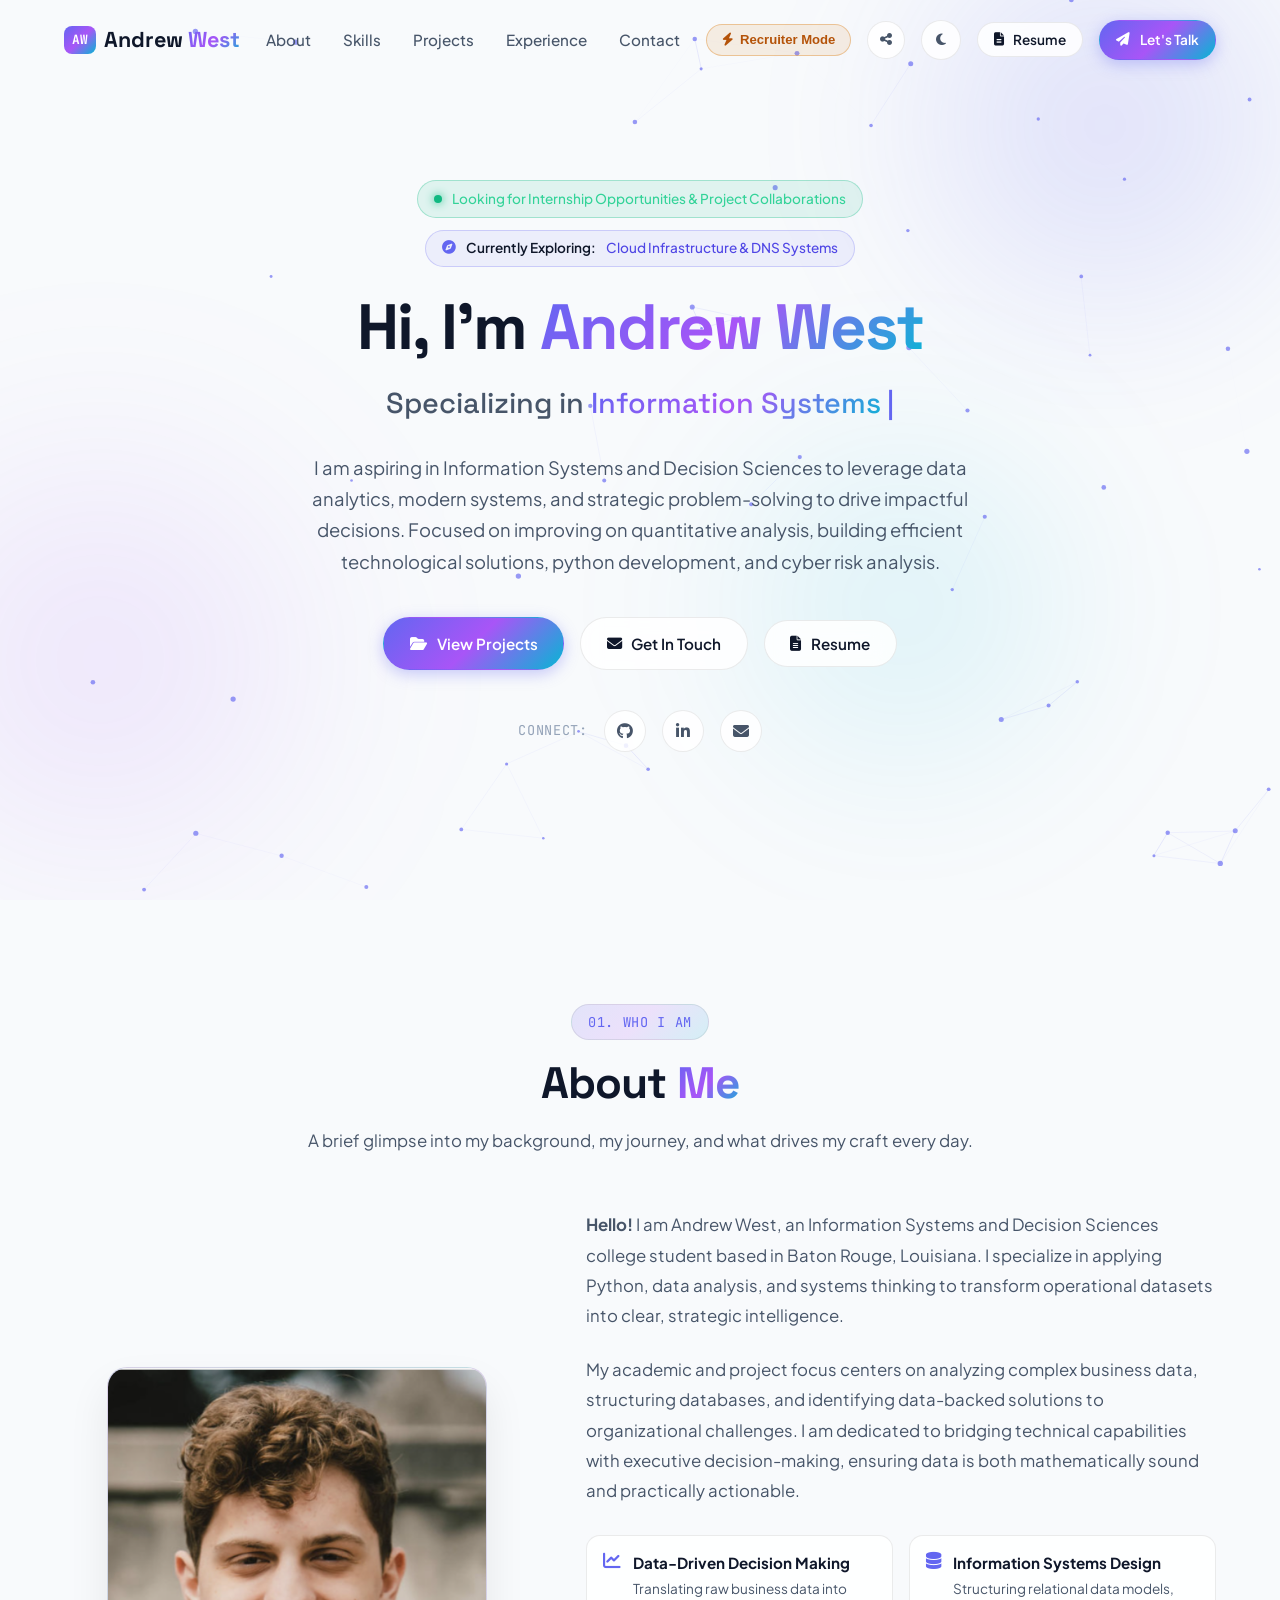
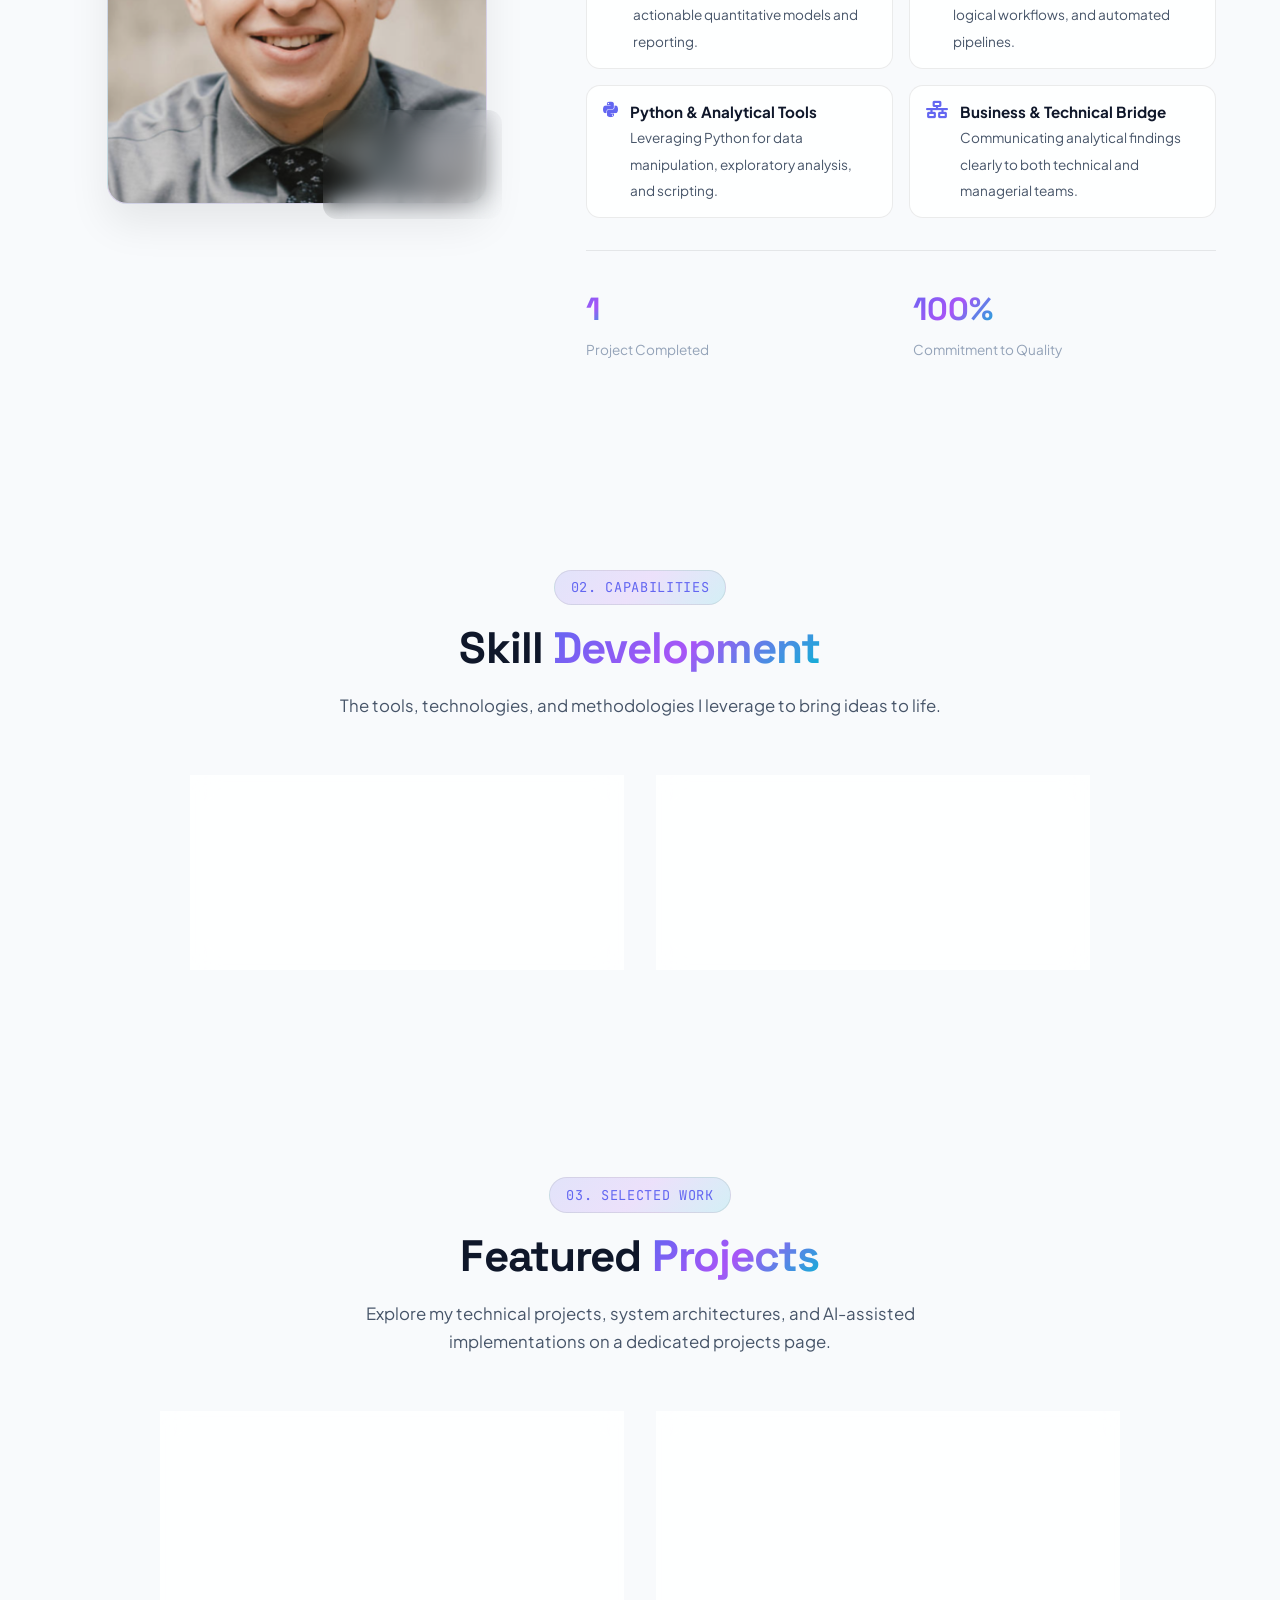
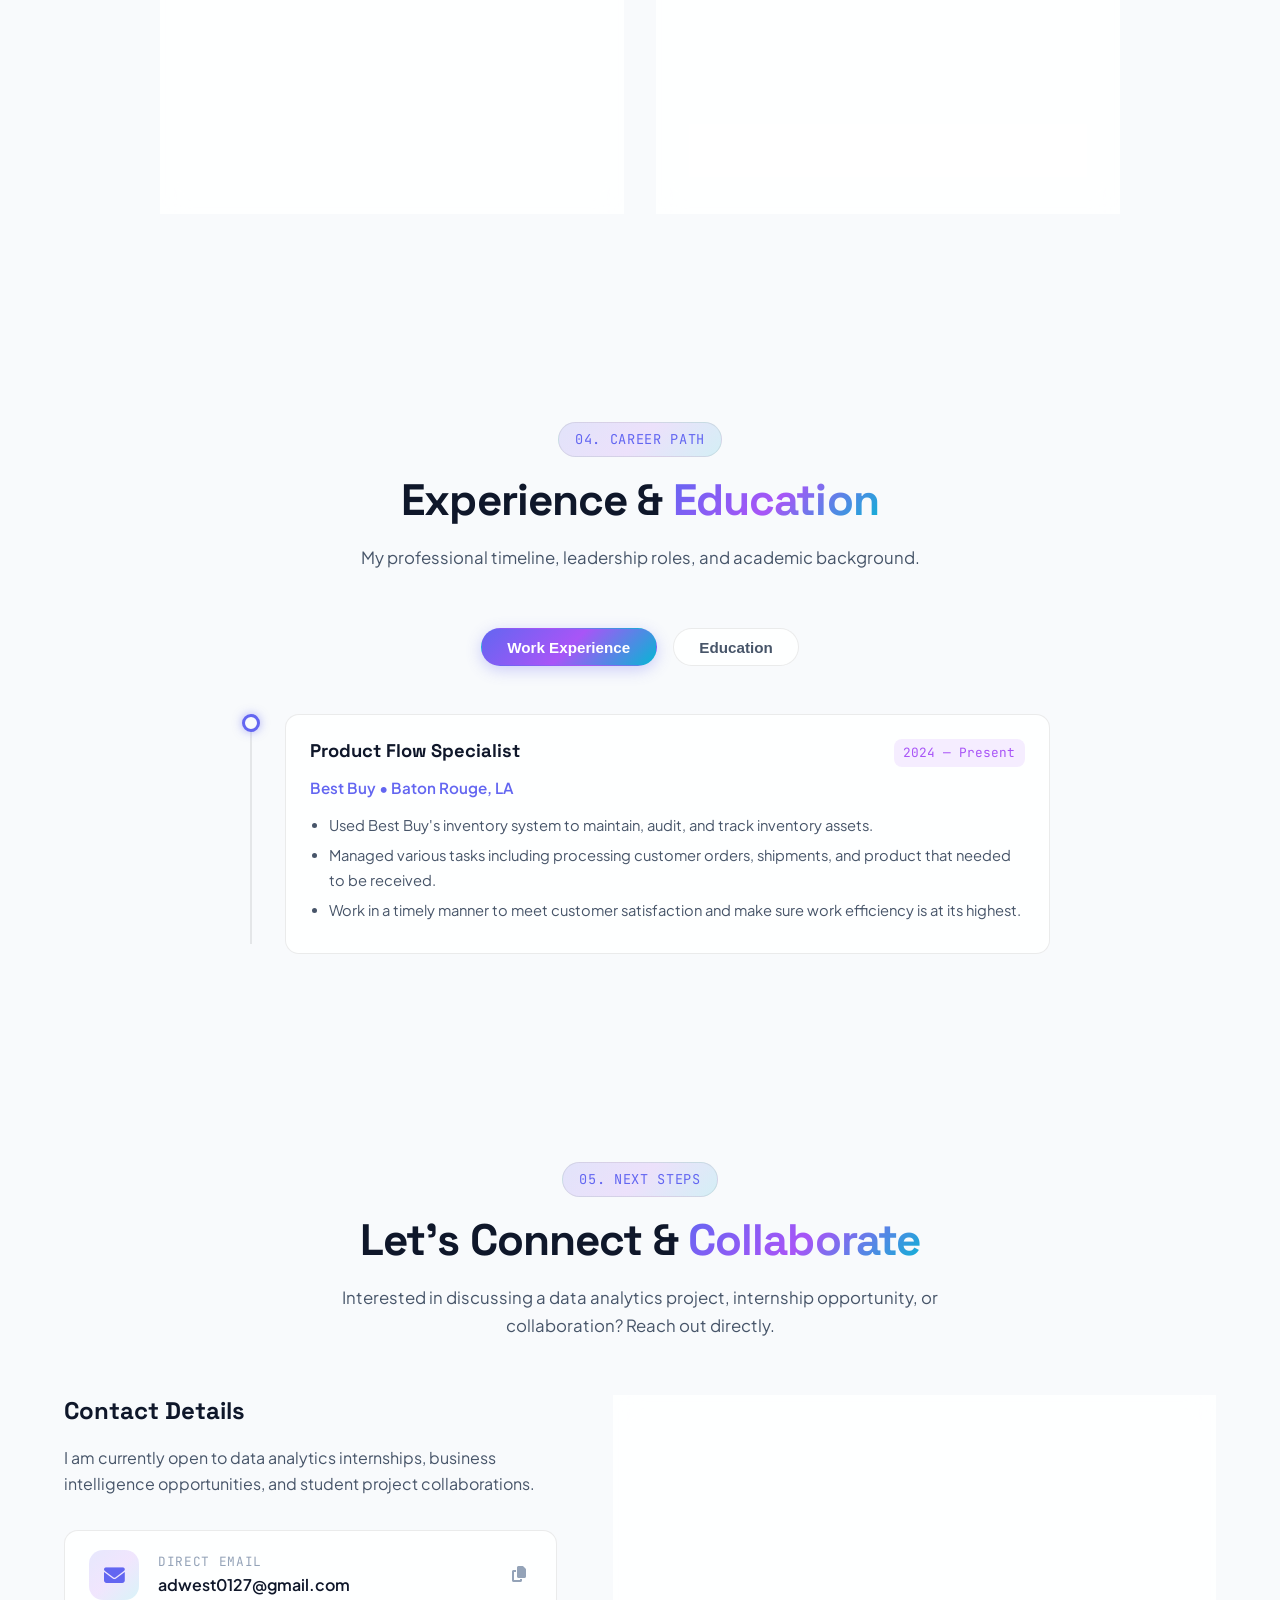
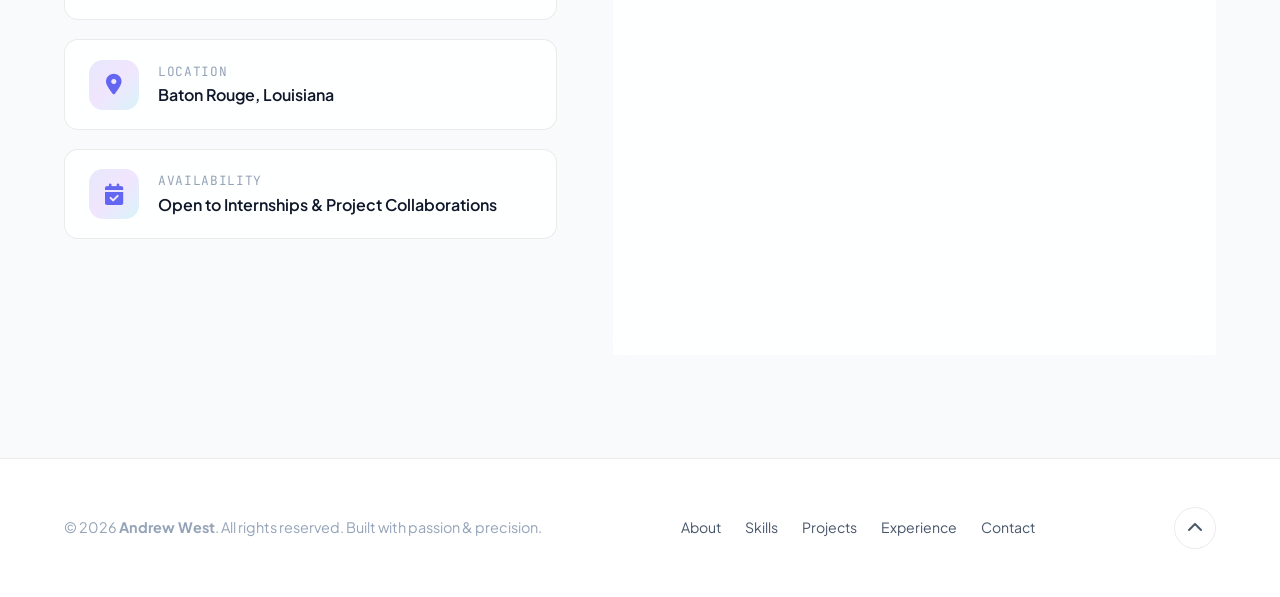
==== commit af14e435: "more features added within the portfolio" ====
--- a/index.html
+++ b/index.html
@@ -97,6 +97,9 @@
          01. HERO SECTION
          =================================================================== -->
     <section class="hero-section" id="hero">
+      <!-- Interactive Constellation / Data Network Canvas Background -->
+      <canvas id="network-canvas" class="hero-network-canvas" aria-hidden="true"></canvas>
+
       <div class="container">
         
         <!-- Intro & Call To Actions (Centered) -->
@@ -447,6 +450,49 @@
                 <li>Relevant Coursework: ISDS 3100 - Information Systems Foundations, ISDS 3107 - Design of IS Systems.</li>
                 <li>Campus Organizations: Member of AITP (Association of Information Technology Professionals).</li>
               </ul>
+
+              <!-- Interactive Coursework Deep-Dive Drawers -->
+              <div class="coursework-drawers">
+                <!-- Coursework Item 1: ISDS 3100 -->
+                <div class="coursework-card">
+                  <button type="button" class="coursework-trigger" aria-expanded="false">
+                    <div style="display: flex; align-items: center; gap: 0.65rem;">
+                      <span class="course-code-badge">ISDS 3100</span>
+                      <strong class="course-name">Information Systems Foundations</strong>
+                    </div>
+                    <i class="fas fa-chevron-down course-chevron"></i>
+                  </button>
+                  <div class="coursework-drawer-body">
+                    <p class="course-desc">Foundational study of enterprise information architecture, relational database normalization, and managerial decision support systems.</p>
+                    <div class="course-topics-tags">
+                      <span class="course-tag"><i class="fas fa-database"></i> Relational Database Normalization (1NF–3NF)</span>
+                      <span class="course-tag"><i class="fas fa-table"></i> SQL Queries & Relational Algebra</span>
+                      <span class="course-tag"><i class="fas fa-sitemap"></i> Entity-Relationship Diagrams (ERDs)</span>
+                      <span class="course-tag"><i class="fas fa-chart-pie"></i> Decision Support Systems (DSS)</span>
+                    </div>
+                  </div>
+                </div>
+
+                <!-- Coursework Item 2: ISDS 3107 -->
+                <div class="coursework-card">
+                  <button type="button" class="coursework-trigger" aria-expanded="false">
+                    <div style="display: flex; align-items: center; gap: 0.65rem;">
+                      <span class="course-code-badge">ISDS 3107</span>
+                      <strong class="course-name">Design of Information Systems</strong>
+                    </div>
+                    <i class="fas fa-chevron-down course-chevron"></i>
+                  </button>
+                  <div class="coursework-drawer-body">
+                    <p class="course-desc">End-to-end Systems Development Life Cycle (SDLC) methodologies, formal requirements analysis, data modeling, and process engineering.</p>
+                    <div class="course-topics-tags">
+                      <span class="course-tag"><i class="fas fa-diagram-project"></i> Data Flow Diagrams (DFD Level 0/1)</span>
+                      <span class="course-tag"><i class="fas fa-arrows-split-up-and-left"></i> Systems Development Life Cycle (SDLC)</span>
+                      <span class="course-tag"><i class="fas fa-clipboard-check"></i> System Requirement Specs (SRS)</span>
+                      <span class="course-tag"><i class="fas fa-users-gear"></i> Agile Systems Design & Use Cases</span>
+                    </div>
+                  </div>
+                </div>
+              </div>
             </div>
           </div>
 
@@ -744,7 +790,7 @@
     <div class="container recruiter-banner-inner">
       <div class="recruiter-banner-left">
         <span class="recruiter-pill-tag"><i class="fas fa-bolt"></i> 1-MIN RECRUITER SCAN</span>
-        <span class="recruiter-banner-summary"><strong>Andrew West</strong> · ISDS Junior at LSU (3.5 GPA) · Python, Cloudflare, Product Flow & Systems</span>
+        <span class="recruiter-banner-summary"><strong>Andrew West</strong> · ISDS Senior at LSU (2.7 GPA) · Skills: Work in Progress</span>
       </div>
       <div class="recruiter-banner-actions">
         <button type="button" class="btn btn-sm btn-primary open-resume-modal-btn"><i class="fas fa-file-lines"></i> Open Resume</button>
--- a/css/style.css
+++ b/css/style.css
@@ -2502,3 +2502,288 @@
     display: none;
   }
 }
+
+/* ==========================================================================
+   CONSTELLATION / DATA NETWORK CANVAS
+   ========================================================================== */
+.hero-network-canvas {
+  position: absolute;
+  top: 0;
+  left: 0;
+  width: 100%;
+  height: 100%;
+  pointer-events: none;
+  z-index: 1;
+}
+
+.hero-section {
+  position: relative;
+  overflow: hidden;
+}
+
+.hero-section .container {
+  position: relative;
+  z-index: 2;
+}
+
+/* ==========================================================================
+   INTERACTIVE COURSEWORK DRAWERS (Education Section)
+   ========================================================================== */
+.coursework-drawers {
+  margin-top: 1.25rem;
+  display: flex;
+  flex-direction: column;
+  gap: 0.85rem;
+}
+
+.coursework-card {
+  padding: 0;
+  border-radius: var(--radius-md);
+  border: 1px solid var(--border-subtle);
+  background: var(--bg-card);
+  overflow: hidden;
+  transition: all var(--transition-normal);
+}
+
+.coursework-card:hover {
+  border-color: var(--accent-primary);
+  transform: translateY(-2px);
+}
+
+.coursework-trigger {
+  width: 100%;
+  display: flex;
+  align-items: center;
+  justify-content: space-between;
+  padding: 0.95rem 1.25rem;
+  background: transparent;
+  border: none;
+  color: var(--text-primary);
+  font-family: var(--font-sans);
+  cursor: pointer;
+  text-align: left;
+  transition: background var(--transition-fast);
+}
+
+.coursework-trigger:hover {
+  background: rgba(255, 255, 255, 0.02);
+}
+
+.course-code-badge {
+  font-family: var(--font-mono);
+  font-size: 0.78rem;
+  font-weight: 700;
+  color: var(--accent-primary);
+  background: rgba(99, 102, 241, 0.12);
+  border: 1px solid rgba(99, 102, 241, 0.3);
+  padding: 0.2rem 0.55rem;
+  border-radius: var(--radius-sm);
+}
+
+.course-name {
+  font-size: 0.95rem;
+  font-weight: 600;
+  color: var(--text-primary);
+}
+
+.course-chevron {
+  font-size: 0.85rem;
+  color: var(--text-muted);
+  transition: transform var(--transition-normal);
+}
+
+.coursework-card.open .course-chevron {
+  transform: rotate(180deg);
+  color: var(--accent-primary);
+}
+
+.coursework-drawer-body {
+  padding: 0 1.25rem 1.25rem 1.25rem;
+  border-top: 1px solid var(--border-subtle);
+  background: rgba(255, 255, 255, 0.01);
+  display: none;
+  animation: fadeIn 0.3s ease;
+}
+
+.coursework-card.open .coursework-drawer-body {
+  display: block;
+}
+
+.course-desc {
+  font-size: 0.88rem;
+  color: var(--text-secondary);
+  line-height: 1.6;
+  margin: 0.85rem 0 0.85rem 0;
+}
+
+.course-topics-tags {
+  display: flex;
+  flex-wrap: wrap;
+  gap: 0.5rem;
+}
+
+.course-tag {
+  font-size: 0.75rem;
+  font-family: var(--font-mono);
+  background: rgba(255, 255, 255, 0.04);
+  border: 1px solid var(--border-subtle);
+  padding: 0.25rem 0.65rem;
+  border-radius: var(--radius-full);
+  color: var(--text-secondary);
+  display: inline-flex;
+  align-items: center;
+  gap: 0.4rem;
+}
+
+.course-tag i {
+  color: var(--accent-primary);
+  font-size: 0.72rem;
+}
+
+[data-theme="light"] .course-tag {
+  background: rgba(0, 0, 0, 0.04);
+}
+
+/* ==========================================================================
+   CASE STUDY STEPPER & DEEP-DIVE (Projects Page)
+   ========================================================================== */
+.case-study-nav {
+  display: grid;
+  grid-template-columns: repeat(4, 1fr);
+  gap: 0.85rem;
+  margin-bottom: 2rem;
+  border-bottom: 1px solid var(--border-subtle);
+  padding-bottom: 1.25rem;
+}
+
+.case-step-btn {
+  display: flex;
+  align-items: center;
+  gap: 0.75rem;
+  padding: 0.85rem 1rem;
+  border-radius: var(--radius-md);
+  background: rgba(255, 255, 255, 0.02);
+  border: 1px solid var(--border-subtle);
+  color: var(--text-secondary);
+  cursor: pointer;
+  transition: all var(--transition-fast);
+  text-align: left;
+}
+
+.case-step-btn:hover {
+  background: rgba(255, 255, 255, 0.05);
+  border-color: var(--border-focus);
+  color: var(--text-primary);
+}
+
+.case-step-btn.active {
+  background: var(--bg-tertiary);
+  border-color: var(--accent-primary);
+  color: var(--text-primary);
+  box-shadow: 0 4px 15px rgba(99, 102, 241, 0.2);
+}
+
+.case-step-btn .step-num {
+  font-family: var(--font-mono);
+  font-size: 0.8rem;
+  font-weight: 700;
+  background: rgba(99, 102, 241, 0.15);
+  color: var(--accent-primary);
+  padding: 0.2rem 0.5rem;
+  border-radius: var(--radius-sm);
+}
+
+.case-step-btn.active .step-num {
+  background: var(--accent-primary);
+  color: #fff;
+}
+
+.case-step-btn .step-title {
+  font-size: 0.85rem;
+  font-weight: 600;
+}
+
+.case-step-panel {
+  animation: fadeIn 0.35s ease;
+}
+
+@keyframes fadeIn {
+  from { opacity: 0; transform: translateY(6px); }
+  to { opacity: 1; transform: translateY(0); }
+}
+
+.panel-header {
+  margin-bottom: 1rem;
+}
+
+.panel-badge {
+  display: inline-flex;
+  align-items: center;
+  gap: 0.45rem;
+  font-family: var(--font-mono);
+  font-size: 0.78rem;
+  font-weight: 600;
+  color: var(--accent-primary);
+  background: rgba(99, 102, 241, 0.1);
+  border: 1px solid rgba(99, 102, 241, 0.25);
+  padding: 0.25rem 0.75rem;
+  border-radius: var(--radius-full);
+  margin-bottom: 0.65rem;
+}
+
+.panel-title {
+  font-size: 1.35rem;
+  font-family: var(--font-heading);
+  color: var(--text-primary);
+  margin: 0;
+}
+
+.panel-desc {
+  font-size: 0.98rem;
+  color: var(--text-secondary);
+  line-height: 1.7;
+  margin-bottom: 1.75rem;
+}
+
+.panel-metrics-grid {
+  display: grid;
+  grid-template-columns: repeat(3, 1fr);
+  gap: 1.25rem;
+}
+
+.panel-metric-item {
+  background: rgba(255, 255, 255, 0.02);
+  border: 1px solid var(--border-subtle);
+  border-radius: var(--radius-md);
+  padding: 1rem 1.25rem;
+  display: flex;
+  flex-direction: column;
+  gap: 0.35rem;
+}
+
+[data-theme="light"] .panel-metric-item {
+  background: rgba(0, 0, 0, 0.02);
+}
+
+.panel-metric-item .metric-label {
+  font-size: 0.72rem;
+  text-transform: uppercase;
+  letter-spacing: 0.06em;
+  color: var(--text-muted);
+  font-weight: 600;
+}
+
+.panel-metric-item .metric-val {
+  font-size: 0.95rem;
+  font-weight: 600;
+  color: var(--text-primary);
+}
+
+@media (max-width: 768px) {
+  .case-study-nav {
+    grid-template-columns: repeat(2, 1fr);
+  }
+  .panel-metrics-grid {
+    grid-template-columns: 1fr;
+  }
+}
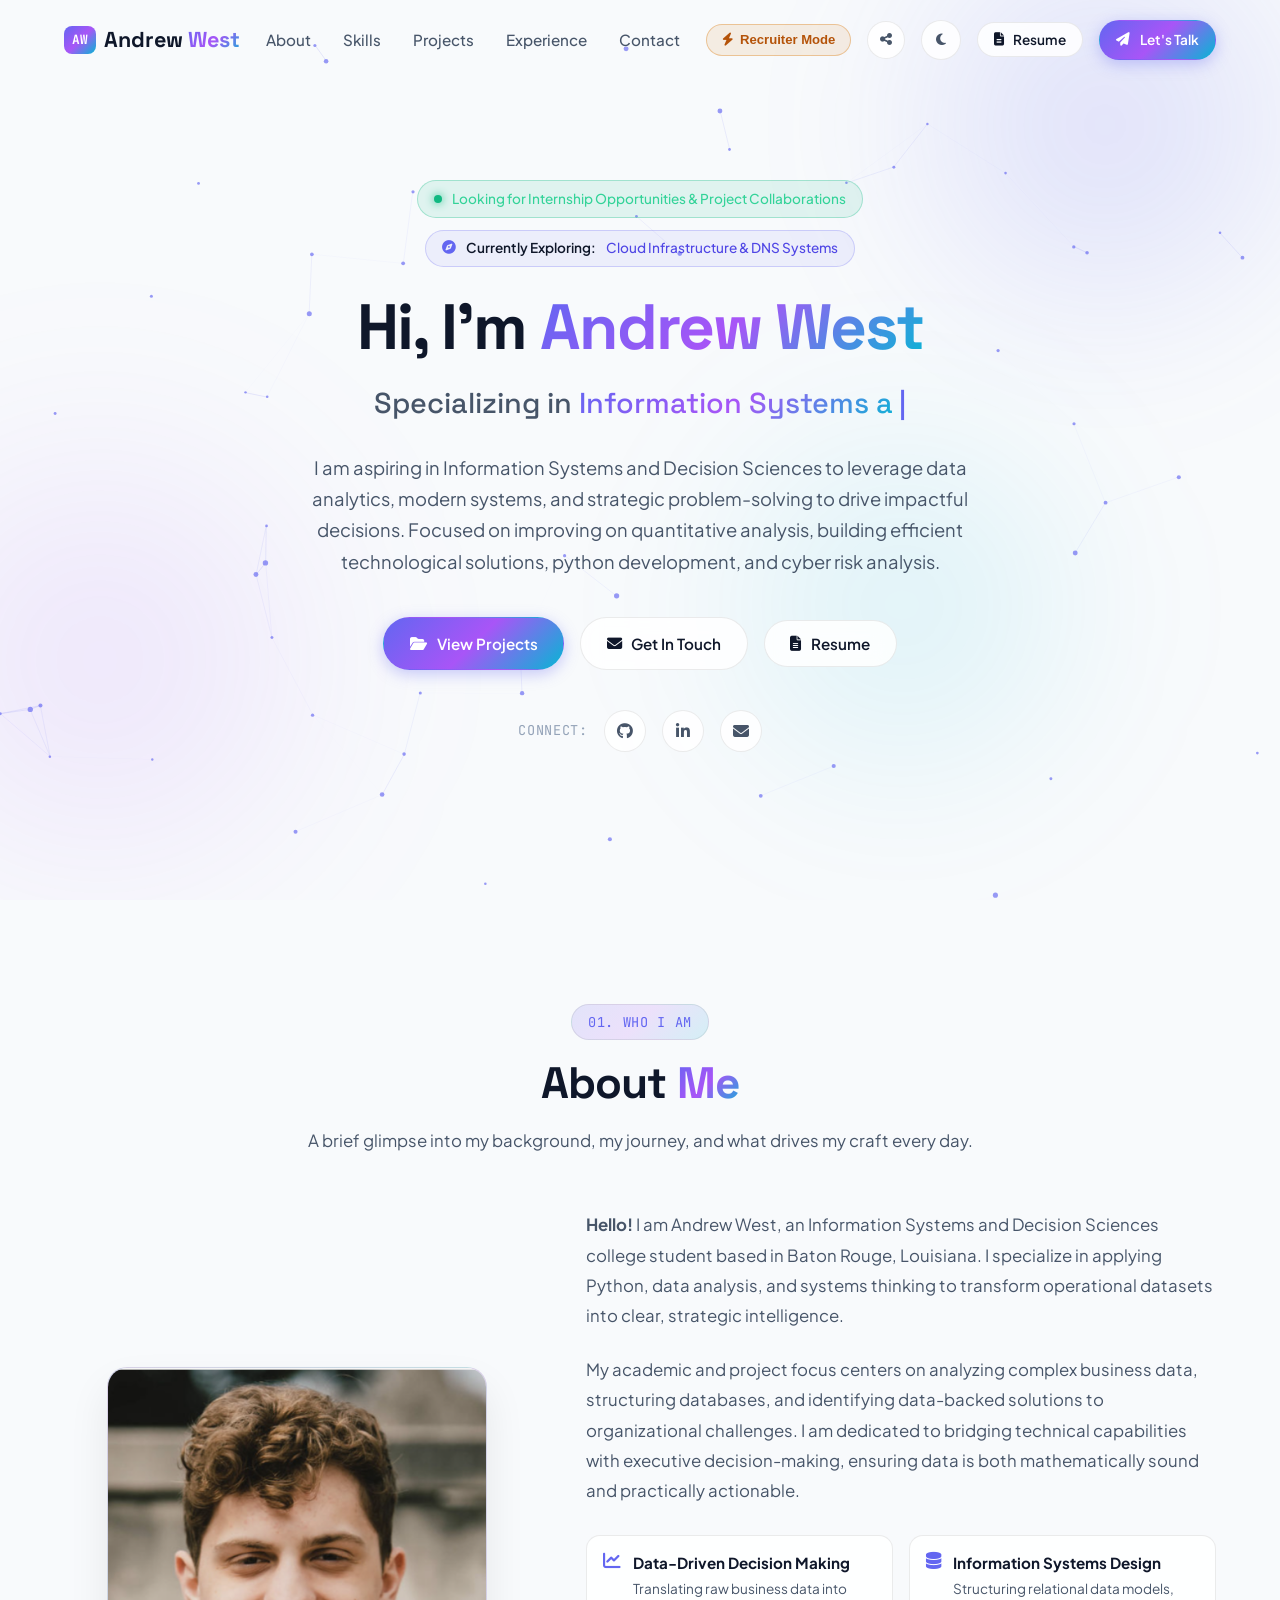
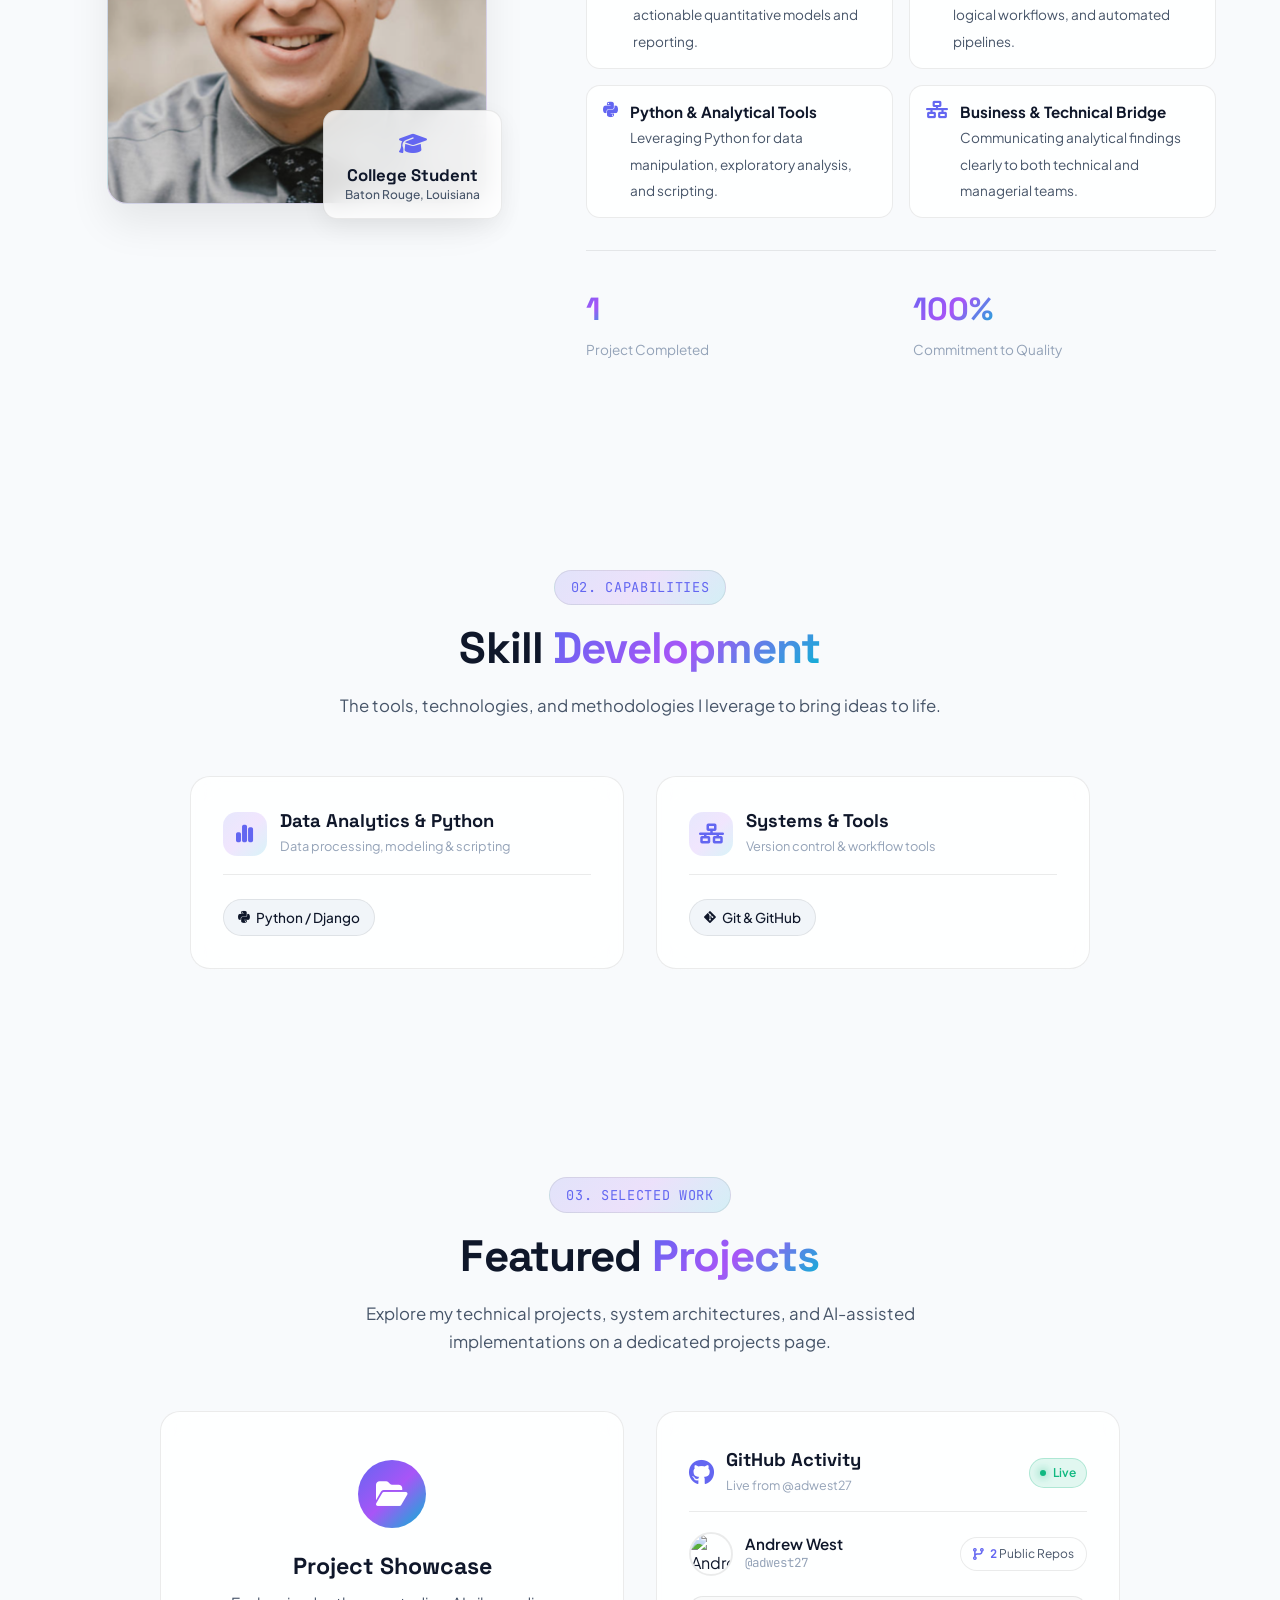
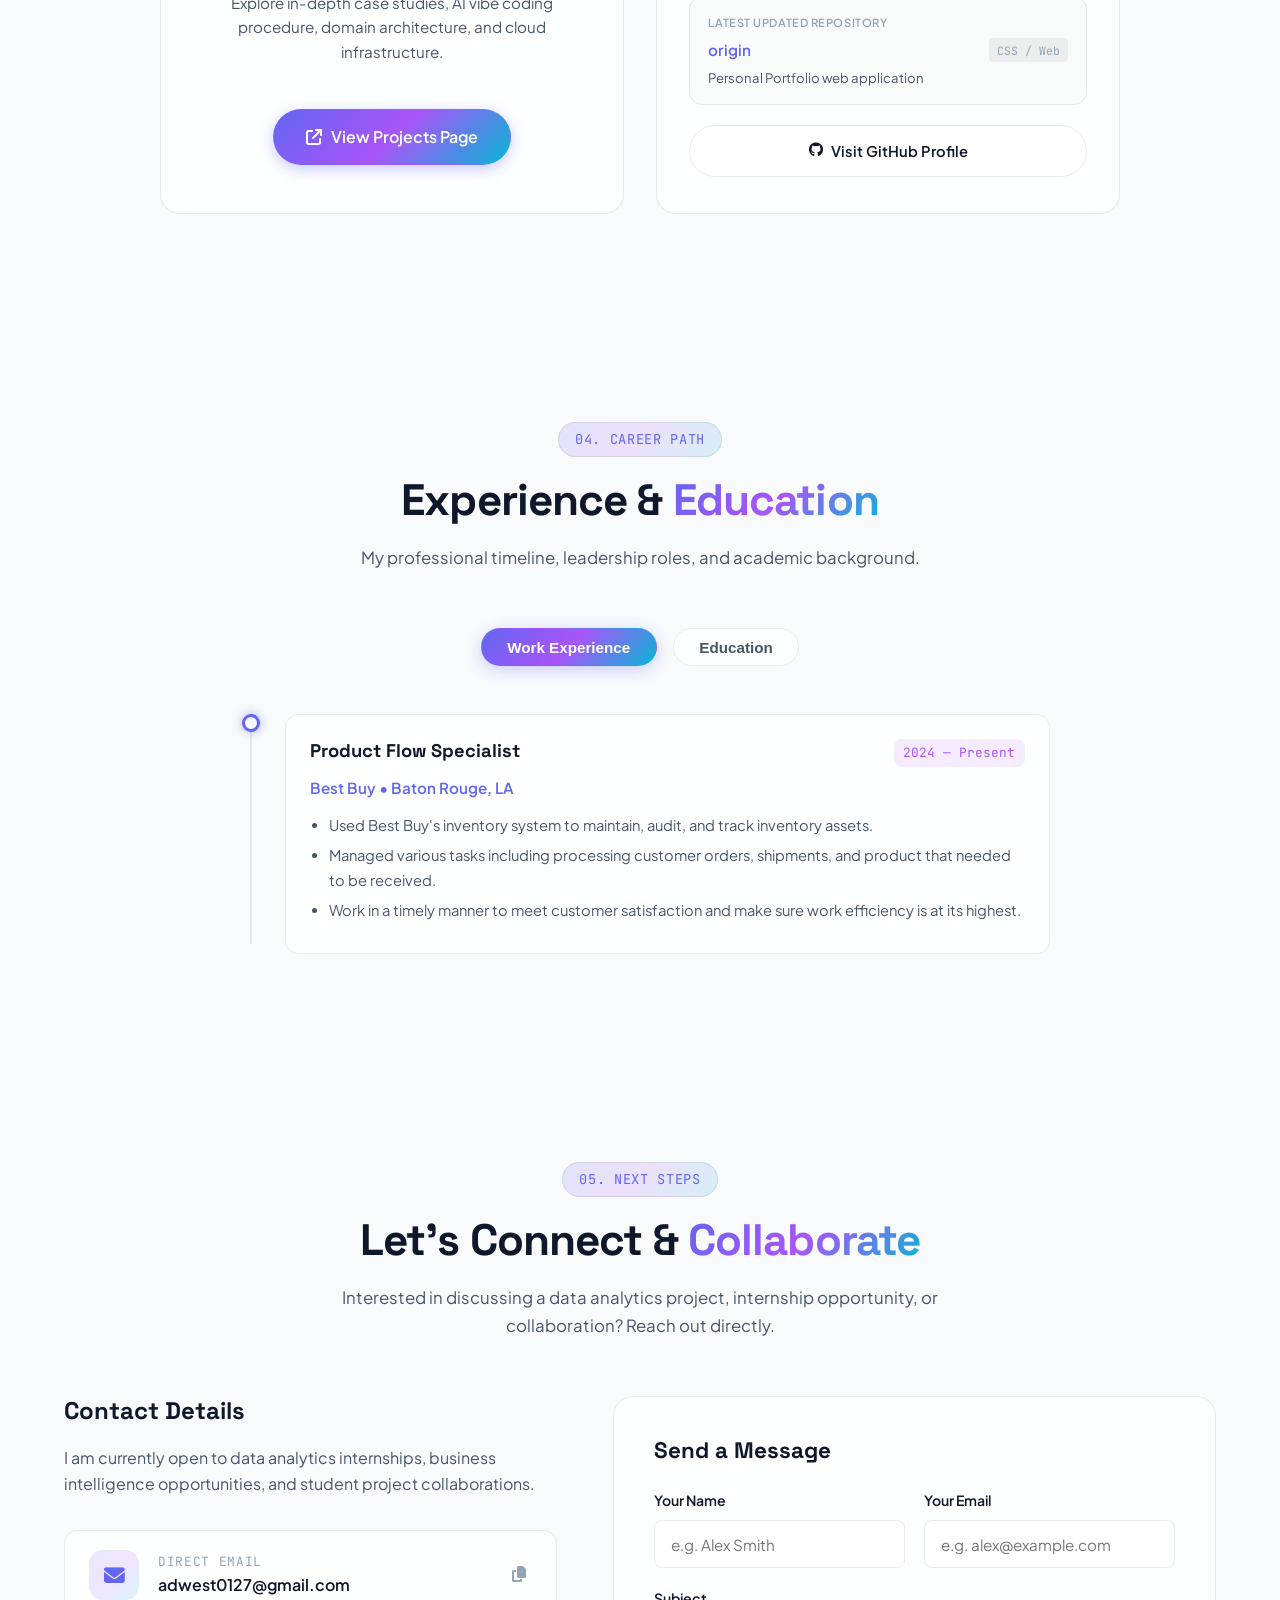
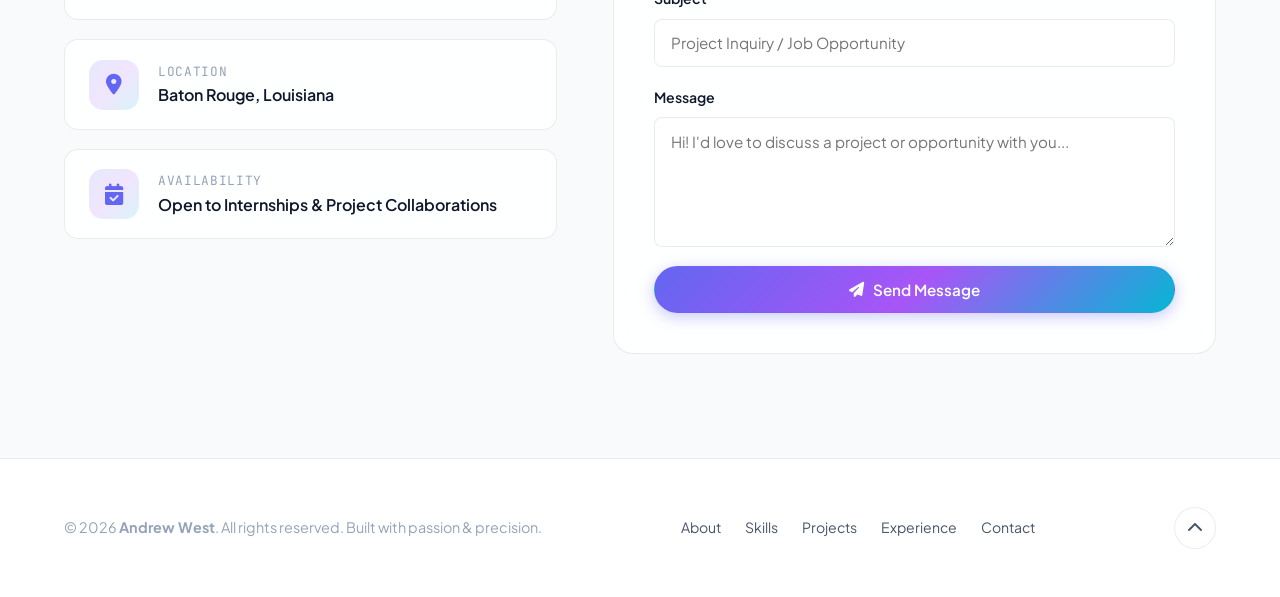
==== commit 38d547cd: "fixed title issues" ====
--- a/index.html
+++ b/index.html
@@ -1,28 +1,35 @@
 <!DOCTYPE html>
 <html lang="en" data-theme="dark">
+
 <head>
   <meta charset="UTF-8">
   <meta name="viewport" content="width=device-width, initial-scale=1.0">
-  
+
   <!-- =====================================================================
        SEO & PAGE META (EDIT THESE FOR YOUR PERSONAL PROFILE)
        ===================================================================== -->
-  <title>Andrew West | Software Developer & Student Portfolio</title>
-  <meta name="description" content="Personal portfolio of Andrew West, a software developer and college student based in Baton Rouge, Louisiana.">
-  <meta name="keywords" content="portfolio, Andrew West, software developer, Python, Git, Baton Rouge Louisiana">
+  <title>Andrew West | Student Portfolio</title>
+  <meta name="description"
+    content="Personal portfolio of Andrew West, a college student based in Baton Rouge, Louisiana.">
+  <meta name="keywords" content="portfolio, Andrew West, Python, Git, Baton Rouge Louisiana">
   <meta name="author" content="Andrew West">
 
   <!-- Google Fonts -->
   <link rel="preconnect" href="https://fonts.googleapis.com">
   <link rel="preconnect" href="https://fonts.gstatic.com" crossorigin>
-  <link href="https://fonts.googleapis.com/css2?family=JetBrains+Mono:wght@400;500;600&family=Outfit:wght@400;500;600;700;800&family=Plus+Jakarta+Sans:wght@300;400;500;600;700&display=swap" rel="stylesheet">
+  <link
+    href="https://fonts.googleapis.com/css2?family=JetBrains+Mono:wght@400;500;600&family=Outfit:wght@400;500;600;700;800&family=Plus+Jakarta+Sans:wght@300;400;500;600;700&display=swap"
+    rel="stylesheet">
 
   <!-- FontAwesome Icons CDN -->
-  <link rel="stylesheet" href="https://cdnjs.cloudflare.com/ajax/libs/font-awesome/6.5.1/css/all.min.css" integrity="sha512-DTOQO9RWCH3ppGqcWaEA1BIZOC6xxalwEsw9c2QQeAIftl+Vegovlnee1c9QX4TctnWMn13TZye+giMm8e2LwA==" crossorigin="anonymous" referrerpolicy="no-referrer" />
+  <link rel="stylesheet" href="https://cdnjs.cloudflare.com/ajax/libs/font-awesome/6.5.1/css/all.min.css"
+    integrity="sha512-DTOQO9RWCH3ppGqcWaEA1BIZOC6xxalwEsw9c2QQeAIftl+Vegovlnee1c9QX4TctnWMn13TZye+giMm8e2LwA=="
+    crossorigin="anonymous" referrerpolicy="no-referrer" />
 
   <!-- Core Stylesheet -->
   <link rel="stylesheet" href="css/style.css">
 </head>
+
 <body>
 
   <!-- Ambient Dynamic Lighting Blobs -->
@@ -37,7 +44,7 @@
        ===================================================================== -->
   <header class="site-header" id="site-header">
     <div class="container nav-container">
-      
+
       <!-- Brand Logo / Monogram -->
       <a href="#hero" class="brand-logo" aria-label="Home">
         <span class="brand-badge">AW</span>
@@ -58,7 +65,8 @@
       <!-- Action Buttons & Theme Switcher -->
       <div class="nav-actions">
         <!-- Recruiter 1-Min Mode Toggle -->
-        <button id="recruiter-mode-toggle" class="recruiter-toggle-btn" aria-label="Toggle Recruiter 1-Minute Mode" title="Recruiter 1-Minute Quick Scan">
+        <button id="recruiter-mode-toggle" class="recruiter-toggle-btn" aria-label="Toggle Recruiter 1-Minute Mode"
+          title="Recruiter 1-Minute Quick Scan">
           <i class="fas fa-bolt"></i>
           <span class="recruiter-toggle-text">Recruiter Mode</span>
         </button>
@@ -74,7 +82,8 @@
         </button>
 
         <!-- Resume View / Download Button -->
-        <button type="button" class="btn btn-secondary btn-sm open-resume-modal-btn" id="nav-resume-btn" title="View Resume">
+        <button type="button" class="btn btn-secondary btn-sm open-resume-modal-btn" id="nav-resume-btn"
+          title="View Resume">
           <i class="fas fa-file-lines"></i> Resume
         </button>
 
@@ -101,7 +110,7 @@
       <canvas id="network-canvas" class="hero-network-canvas" aria-hidden="true"></canvas>
 
       <div class="container">
-        
+
         <!-- Intro & Call To Actions (Centered) -->
         <div class="hero-content hero-content-centered">
           <!-- Hero Badges Group -->
@@ -131,7 +140,9 @@
 
           <!-- Hero Pitch / Elevator Tagline -->
           <p class="hero-description">
-            I am aspiring in Information Systems and Decision Sciences to leverage data analytics, modern systems, and strategic problem-solving to drive impactful decisions. Focused on improving on quantitative analysis, building efficient technological solutions, python development, and cyber risk analysis.
+            I am aspiring in Information Systems and Decision Sciences to leverage data analytics, modern systems, and
+            strategic problem-solving to drive impactful decisions. Focused on improving on quantitative analysis,
+            building efficient technological solutions, python development, and cyber risk analysis.
           </p>
 
           <!-- Call to Action Buttons -->
@@ -142,7 +153,8 @@
             <a href="#contact" class="btn btn-secondary">
               <i class="fas fa-envelope"></i> Get In Touch
             </a>
-            <button type="button" class="btn btn-secondary open-resume-modal-btn" id="hero-resume-btn" title="View Resume">
+            <button type="button" class="btn btn-secondary open-resume-modal-btn" id="hero-resume-btn"
+              title="View Resume">
               <i class="fas fa-file-lines"></i> Resume
             </button>
           </div>
@@ -151,10 +163,12 @@
           <div class="hero-socials">
             <span class="hero-social-label">Connect:</span>
             <!-- EDIT: Update these links with your actual URLs -->
-            <a href="https://github.com/adwest27" target="_blank" rel="noopener noreferrer" class="btn-icon" aria-label="GitHub Profile">
+            <a href="https://github.com/adwest27" target="_blank" rel="noopener noreferrer" class="btn-icon"
+              aria-label="GitHub Profile">
               <i class="fab fa-github"></i>
             </a>
-            <a href="https://www.linkedin.com/in/andrew-west-1b4030390" target="_blank" rel="noopener noreferrer" class="btn-icon" aria-label="LinkedIn Profile">
+            <a href="https://www.linkedin.com/in/andrew-west-1b4030390" target="_blank" rel="noopener noreferrer"
+              class="btn-icon" aria-label="LinkedIn Profile">
               <i class="fab fa-linkedin-in"></i>
             </a>
             <a href="mailto:adwest0127@gmail.com" class="btn-icon" aria-label="Email Me">
@@ -171,15 +185,16 @@
          =================================================================== -->
     <section class="about-section" id="about">
       <div class="container">
-        
+
         <div class="section-header">
           <span class="section-tag">01. Who I Am</span>
           <h2 class="section-title">About <span class="gradient-text">Me</span></h2>
-          <p class="section-subtitle">A brief glimpse into my background, my journey, and what drives my craft every day.</p>
+          <p class="section-subtitle">A brief glimpse into my background, my journey, and what drives my craft every
+            day.</p>
         </div>
 
         <div class="about-grid">
-          
+
           <!-- Left: Profile Photo / Photo Frame -->
           <div class="about-photo-wrapper">
             <div class="photo-frame">
@@ -198,12 +213,17 @@
           <div class="about-info-col">
             <!-- Bio Paragraph 1 -->
             <p class="about-bio-text">
-              <strong>Hello!</strong> I am Andrew West, an Information Systems and Decision Sciences college student based in Baton Rouge, Louisiana. I specialize in applying Python, data analysis, and systems thinking to transform operational datasets into clear, strategic intelligence.
+              <strong>Hello!</strong> I am Andrew West, an Information Systems and Decision Sciences college student
+              based in Baton Rouge, Louisiana. I specialize in applying Python, data analysis, and systems thinking to
+              transform operational datasets into clear, strategic intelligence.
             </p>
 
             <!-- Bio Paragraph 2 -->
             <p class="about-bio-text">
-              My academic and project focus centers on analyzing complex business data, structuring databases, and identifying data-backed solutions to organizational challenges. I am dedicated to bridging technical capabilities with executive decision-making, ensuring data is both mathematically sound and practically actionable.
+              My academic and project focus centers on analyzing complex business data, structuring databases, and
+              identifying data-backed solutions to organizational challenges. I am dedicated to bridging technical
+              capabilities with executive decision-making, ensuring data is both mathematically sound and practically
+              actionable.
             </p>
 
             <!-- Key Strengths / Analytical Highlights -->
@@ -263,7 +283,7 @@
          =================================================================== -->
     <section class="skills-section" id="skills">
       <div class="container">
-        
+
         <div class="section-header">
           <span class="section-tag">02. Capabilities</span>
           <h2 class="section-title">Skill <span class="gradient-text">Development</span></h2>
@@ -316,28 +336,33 @@
          =================================================================== -->
     <section class="projects-section" id="projects">
       <div class="container">
-        
+
         <div class="section-header">
           <span class="section-tag">03. Selected Work</span>
           <h2 class="section-title">Featured <span class="gradient-text">Projects</span></h2>
-          <p class="section-subtitle">Explore my technical projects, system architectures, and AI-assisted implementations on a dedicated projects page.</p>
+          <p class="section-subtitle">Explore my technical projects, system architectures, and AI-assisted
+            implementations on a dedicated projects page.</p>
         </div>
 
         <!-- Projects Showcase & Live GitHub Grid -->
         <div class="projects-portal-grid">
-          
+
           <!-- Projects Showcase Portal Box -->
           <div class="glass-card projects-portal-box">
             <div class="portal-icon-box">
               <i class="fas fa-folder-open"></i>
             </div>
             <div>
-              <h3 style="font-family: var(--font-heading); font-size: 1.45rem; margin-bottom: 0.6rem; color: var(--text-primary);">Project Showcase</h3>
-              <p style="color: var(--text-secondary); font-size: 0.95rem; line-height: 1.6; max-width: 380px; margin: 0 auto;">
+              <h3
+                style="font-family: var(--font-heading); font-size: 1.45rem; margin-bottom: 0.6rem; color: var(--text-primary);">
+                Project Showcase</h3>
+              <p
+                style="color: var(--text-secondary); font-size: 0.95rem; line-height: 1.6; max-width: 380px; margin: 0 auto;">
                 Explore in-depth case studies, AI vibe coding procedure, domain architecture, and cloud infrastructure.
               </p>
             </div>
-            <a href="projects.html" class="btn btn-primary" id="view-projects-page-btn" style="margin-top: auto; padding: 0.85rem 2rem; font-size: 1rem; display: inline-flex; align-items: center; gap: 0.6rem;">
+            <a href="projects.html" class="btn btn-primary" id="view-projects-page-btn"
+              style="margin-top: auto; padding: 0.85rem 2rem; font-size: 1rem; display: inline-flex; align-items: center; gap: 0.6rem;">
               <i class="fas fa-arrow-up-right-from-square"></i> View Projects Page
             </a>
           </div>
@@ -377,14 +402,16 @@
             <div class="github-repo-preview">
               <span class="github-repo-preview-tag">Latest Updated Repository</span>
               <div class="github-repo-header">
-                <a href="https://github.com/adwest27/origin" target="_blank" rel="noopener noreferrer" class="gh-repo-name">origin</a>
+                <a href="https://github.com/adwest27/origin" target="_blank" rel="noopener noreferrer"
+                  class="gh-repo-name">origin</a>
                 <span class="gh-repo-lang">CSS / Web</span>
               </div>
               <p class="gh-repo-desc">Personal Portfolio web application</p>
             </div>
 
             <!-- Profile CTA Link -->
-            <a href="https://github.com/adwest27" target="_blank" rel="noopener noreferrer" class="btn btn-secondary" style="margin-top: auto; padding: 0.8rem 1.6rem; font-size: 0.92rem; display: inline-flex; align-items: center; justify-content: center; gap: 0.5rem;">
+            <a href="https://github.com/adwest27" target="_blank" rel="noopener noreferrer" class="btn btn-secondary"
+              style="margin-top: auto; padding: 0.8rem 1.6rem; font-size: 0.92rem; display: inline-flex; align-items: center; justify-content: center; gap: 0.5rem;">
               <i class="fab fa-github"></i> Visit GitHub Profile
             </a>
           </div>
@@ -399,7 +426,7 @@
          =================================================================== -->
     <section class="experience-section" id="experience">
       <div class="container">
-        
+
         <div class="section-header">
           <span class="section-tag">04. Career Path</span>
           <h2 class="section-title">Experience & <span class="gradient-text">Education</span></h2>
@@ -414,7 +441,7 @@
 
         <!-- Work Experience Timeline -->
         <div class="timeline-container" id="timeline-work">
-          
+
           <!-- Experience Item: Best Buy -->
           <div class="timeline-item">
             <div class="timeline-marker"></div>
@@ -426,8 +453,10 @@
               <div class="timeline-org">Best Buy • Baton Rouge, LA</div>
               <ul class="timeline-bullets">
                 <li>Used Best Buy's inventory system to maintain, audit, and track inventory assets.</li>
-                <li>Managed various tasks including processing customer orders, shipments, and product that needed to be received.</li>
-                <li>Work in a timely manner to meet customer satisfaction and make sure work efficiency is at its highest.</li>
+                <li>Managed various tasks including processing customer orders, shipments, and product that needed to be
+                  received.</li>
+                <li>Work in a timely manner to meet customer satisfaction and make sure work efficiency is at its
+                  highest.</li>
               </ul>
             </div>
           </div>
@@ -436,7 +465,7 @@
 
         <!-- Education Timeline (Initially hidden via JS toggle) -->
         <div class="timeline-container" id="timeline-education" style="display: none;">
-          
+
           <!-- Education Item 1 -->
           <div class="timeline-item">
             <div class="timeline-marker"></div>
@@ -447,7 +476,8 @@
               </div>
               <div class="timeline-org">Louisiana State University • Baton Rouge, Louisiana</div>
               <ul class="timeline-bullets">
-                <li>Relevant Coursework: ISDS 3100 - Information Systems Foundations, ISDS 3107 - Design of IS Systems.</li>
+                <li>Relevant Coursework: ISDS 3100 - Information Systems Foundations, ISDS 3107 - Design of IS Systems.
+                </li>
                 <li>Campus Organizations: Member of AITP (Association of Information Technology Professionals).</li>
               </ul>
 
@@ -463,9 +493,11 @@
                     <i class="fas fa-chevron-down course-chevron"></i>
                   </button>
                   <div class="coursework-drawer-body">
-                    <p class="course-desc">Foundational study of enterprise information architecture, relational database normalization, and managerial decision support systems.</p>
+                    <p class="course-desc">Foundational study of enterprise information architecture, relational
+                      database normalization, and managerial decision support systems.</p>
                     <div class="course-topics-tags">
-                      <span class="course-tag"><i class="fas fa-database"></i> Relational Database Normalization (1NF–3NF)</span>
+                      <span class="course-tag"><i class="fas fa-database"></i> Relational Database Normalization
+                        (1NF–3NF)</span>
                       <span class="course-tag"><i class="fas fa-table"></i> SQL Queries & Relational Algebra</span>
                       <span class="course-tag"><i class="fas fa-sitemap"></i> Entity-Relationship Diagrams (ERDs)</span>
                       <span class="course-tag"><i class="fas fa-chart-pie"></i> Decision Support Systems (DSS)</span>
@@ -483,11 +515,15 @@
                     <i class="fas fa-chevron-down course-chevron"></i>
                   </button>
                   <div class="coursework-drawer-body">
-                    <p class="course-desc">End-to-end Systems Development Life Cycle (SDLC) methodologies, formal requirements analysis, data modeling, and process engineering.</p>
+                    <p class="course-desc">End-to-end Systems Development Life Cycle (SDLC) methodologies, formal
+                      requirements analysis, data modeling, and process engineering.</p>
                     <div class="course-topics-tags">
-                      <span class="course-tag"><i class="fas fa-diagram-project"></i> Data Flow Diagrams (DFD Level 0/1)</span>
-                      <span class="course-tag"><i class="fas fa-arrows-split-up-and-left"></i> Systems Development Life Cycle (SDLC)</span>
-                      <span class="course-tag"><i class="fas fa-clipboard-check"></i> System Requirement Specs (SRS)</span>
+                      <span class="course-tag"><i class="fas fa-diagram-project"></i> Data Flow Diagrams (DFD Level
+                        0/1)</span>
+                      <span class="course-tag"><i class="fas fa-arrows-split-up-and-left"></i> Systems Development Life
+                        Cycle (SDLC)</span>
+                      <span class="course-tag"><i class="fas fa-clipboard-check"></i> System Requirement Specs
+                        (SRS)</span>
                       <span class="course-tag"><i class="fas fa-users-gear"></i> Agile Systems Design & Use Cases</span>
                     </div>
                   </div>
@@ -506,24 +542,26 @@
          =================================================================== -->
     <section class="contact-section" id="contact">
       <div class="container">
-        
+
         <div class="section-header">
           <span class="section-tag">05. Next Steps</span>
           <h2 class="section-title">Let's Connect & <span class="gradient-text">Collaborate</span></h2>
-          <p class="section-subtitle">Interested in discussing a data analytics project, internship opportunity, or collaboration? Reach out directly.</p>
+          <p class="section-subtitle">Interested in discussing a data analytics project, internship opportunity, or
+            collaboration? Reach out directly.</p>
         </div>
 
         <div class="contact-grid">
-          
+
           <!-- Left: Direct Info Cards -->
           <div class="contact-info-col">
             <h3 style="font-size: 1.5rem; margin-bottom: 1.2rem;">Contact Details</h3>
             <p style="margin-bottom: 2rem;">
-              I am currently open to data analytics internships, business intelligence opportunities, and student project collaborations.
+              I am currently open to data analytics internships, business intelligence opportunities, and student
+              project collaborations.
             </p>
 
             <div class="contact-info-cards">
-              
+
               <!-- Email Card with Copy Button -->
               <div class="contact-item">
                 <div class="contact-item-icon">
@@ -533,7 +571,8 @@
                   <div class="contact-item-label">Direct Email</div>
                   <div class="contact-item-value" id="contact-email-text">adwest0127@gmail.com</div>
                 </div>
-                <button type="button" class="copy-email-btn" id="copy-email-btn" title="Copy email address" aria-label="Copy email">
+                <button type="button" class="copy-email-btn" id="copy-email-btn" title="Copy email address"
+                  aria-label="Copy email">
                   <i class="fas fa-copy"></i>
                 </button>
               </div>
@@ -566,7 +605,7 @@
           <!-- Right: Interactive Contact Form -->
           <div class="contact-form-box">
             <h3 style="font-size: 1.4rem; margin-bottom: 1.5rem;">Send a Message</h3>
-            
+
             <form id="portfolio-contact-form">
               <div class="form-group-row">
                 <div class="form-group">
@@ -575,18 +614,21 @@
                 </div>
                 <div class="form-group">
                   <label for="contact-email" class="form-label">Your Email</label>
-                  <input type="email" id="contact-email" class="form-input" placeholder="e.g. alex@example.com" required>
+                  <input type="email" id="contact-email" class="form-input" placeholder="e.g. alex@example.com"
+                    required>
                 </div>
               </div>
 
               <div class="form-group">
                 <label for="contact-subject" class="form-label">Subject</label>
-                <input type="text" id="contact-subject" class="form-input" placeholder="Project Inquiry / Job Opportunity" required>
+                <input type="text" id="contact-subject" class="form-input"
+                  placeholder="Project Inquiry / Job Opportunity" required>
               </div>
 
               <div class="form-group">
                 <label for="contact-message" class="form-label">Message</label>
-                <textarea id="contact-message" class="form-textarea" placeholder="Hi! I'd love to discuss a project or opportunity with you..." required></textarea>
+                <textarea id="contact-message" class="form-textarea"
+                  placeholder="Hi! I'd love to discuss a project or opportunity with you..." required></textarea>
               </div>
 
               <button type="submit" class="btn btn-primary form-submit-btn">
@@ -606,10 +648,11 @@
        ===================================================================== -->
   <footer class="site-footer">
     <div class="container footer-content">
-      
+
       <!-- Copyright & Credit -->
       <div class="footer-text">
-        © <span id="current-year">2026</span> <strong>Andrew West</strong>. All rights reserved. Built with passion & precision.
+        © <span id="current-year">2026</span> <strong>Andrew West</strong>. All rights reserved. Built with passion &
+        precision.
       </div>
 
       <!-- Quick Footer Links -->
@@ -632,9 +675,10 @@
   <!-- =====================================================================
        09. RESUME MODAL POPUP
        ===================================================================== -->
-  <div class="modal-backdrop" id="resume-modal" aria-hidden="true" role="dialog" aria-modal="true" aria-labelledby="resume-modal-title">
+  <div class="modal-backdrop" id="resume-modal" aria-hidden="true" role="dialog" aria-modal="true"
+    aria-labelledby="resume-modal-title">
     <div class="modal-dialog">
-      
+
       <!-- Modal Header -->
       <div class="modal-header">
         <div class="modal-title-area">
@@ -645,7 +689,8 @@
           </div>
         </div>
         <div class="modal-actions">
-          <button type="button" class="btn btn-sm btn-primary modal-action-btn" id="resume-print-btn" title="Print or Save as PDF">
+          <button type="button" class="btn btn-sm btn-primary modal-action-btn" id="resume-print-btn"
+            title="Print or Save as PDF">
             <i class="fas fa-print"></i> Print / Save PDF
           </button>
           <button type="button" class="modal-close-btn" id="resume-close-btn" aria-label="Close resume popup">
@@ -657,11 +702,12 @@
       <!-- Modal Body (Printable Resume Document) -->
       <div class="modal-body">
         <div class="resume-paper" id="resume-paper-content">
-          
+
           <!-- Header -->
           <header class="resume-header">
             <h1 class="resume-name">Andrew West</h1>
-            <p class="resume-tagline">Information Systems & Decision Sciences (ISDS) | Data Analytics | Systems Modeling</p>
+            <p class="resume-tagline">Information Systems & Decision Sciences (ISDS) | Data Analytics | Systems Modeling
+            </p>
             <div class="resume-contact-bar">
               <span><i class="fas fa-location-dot"></i> Baton Rouge, LA</span>
               <span><i class="fas fa-envelope"></i> adwest0127@gmail.com</span>
@@ -676,7 +722,10 @@
           <section class="resume-section">
             <h2 class="resume-section-title">Professional Summary</h2>
             <p class="resume-summary-text">
-              Aspiring Information Systems and Decision Sciences student at Louisiana State University with a dedicated focus on leveraging data analytics, modern systems, and strategic problem-solving to drive impactful decisions. Focused on quantitative analysis, building efficient technological solutions, Python development, and cyber risk analysis.
+              Aspiring Information Systems and Decision Sciences student at Louisiana State University with a dedicated
+              focus on leveraging data analytics, modern systems, and strategic problem-solving to drive impactful
+              decisions. Focused on quantitative analysis, building efficient technological solutions, Python
+              development, and cyber risk analysis.
             </p>
           </section>
 
@@ -695,8 +744,10 @@
                 </div>
               </div>
               <ul class="resume-bullets">
-                <li><strong>Relevant Coursework:</strong> ISDS 3100 - Information Systems Foundations, ISDS 3107 - Design of IS Systems.</li>
-                <li><strong>Campus Organizations:</strong> Active member of the Association of Information Technology Professionals (AITP).</li>
+                <li><strong>Relevant Coursework:</strong> ISDS 3100 - Information Systems Foundations, ISDS 3107 -
+                  Design of IS Systems.</li>
+                <li><strong>Campus Organizations:</strong> Active member of the Association of Information Technology
+                  Professionals (AITP).</li>
               </ul>
             </div>
           </section>
@@ -736,8 +787,10 @@
               </div>
               <ul class="resume-bullets">
                 <li>Used Best Buy's inventory system to maintain, audit, and track inventory assets.</li>
-                <li>Managed various tasks including processing customer orders, shipments, and product that needed to be received.</li>
-                <li>Work in a timely manner to meet customer satisfaction and make sure work efficiency is at its highest.</li>
+                <li>Managed various tasks including processing customer orders, shipments, and product that needed to be
+                  received.</li>
+                <li>Work in a timely manner to meet customer satisfaction and make sure work efficiency is at its
+                  highest.</li>
               </ul>
             </div>
           </section>
@@ -749,17 +802,22 @@
               <div class="resume-entry-header">
                 <div>
                   <h3 class="resume-institution">Personal Portfolio & Web Application</h3>
-                  <div class="resume-degree">AI-Assisted Development | Vibe Coding | Cloudflare | GoDaddy | Git & GitHub</div>
+                  <div class="resume-degree">AI-Assisted Development | Vibe Coding | Cloudflare | GoDaddy | Git & GitHub
+                  </div>
                 </div>
                 <div class="resume-meta">
                   <span class="resume-date">2026 — Present</span>
                 </div>
               </div>
               <ul class="resume-bullets">
-                <li>Directed the end-to-end development of a modern personal portfolio web application utilizing an AI-assisted vibe coding procedure.</li>
-                <li>Employed conversational prompting and iterative refinement to build dynamic features including dark/light mode toggles, an interactive printable resume modal, and smooth micro-animations.</li>
-                <li>Configured domain registration and DNS management via GoDaddy, integrated with Cloudflare for global CDN delivery, DNS routing, and SSL/TLS security protection.</li>
-                <li>Maintained human-in-the-loop quality control, local server validation, and structured version control using Git and GitHub workflows.</li>
+                <li>Directed the end-to-end development of a modern personal portfolio web application utilizing an
+                  AI-assisted vibe coding procedure.</li>
+                <li>Employed conversational prompting and iterative refinement to build dynamic features including
+                  dark/light mode toggles, an interactive printable resume modal, and smooth micro-animations.</li>
+                <li>Configured domain registration and DNS management via GoDaddy, integrated with Cloudflare for global
+                  CDN delivery, DNS routing, and SSL/TLS security protection.</li>
+                <li>Maintained human-in-the-loop quality control, local server validation, and structured version
+                  control using Git and GitHub workflows.</li>
               </ul>
             </div>
           </section>
@@ -790,12 +848,15 @@
     <div class="container recruiter-banner-inner">
       <div class="recruiter-banner-left">
         <span class="recruiter-pill-tag"><i class="fas fa-bolt"></i> 1-MIN RECRUITER SCAN</span>
-        <span class="recruiter-banner-summary"><strong>Andrew West</strong> · ISDS Senior at LSU (2.7 GPA) · Skills: Work in Progress</span>
+        <span class="recruiter-banner-summary"><strong>Andrew West</strong> · ISDS Senior at LSU (2.7 GPA) · Skills:
+          Work in Progress</span>
       </div>
       <div class="recruiter-banner-actions">
-        <button type="button" class="btn btn-sm btn-primary open-resume-modal-btn"><i class="fas fa-file-lines"></i> Open Resume</button>
+        <button type="button" class="btn btn-sm btn-primary open-resume-modal-btn"><i class="fas fa-file-lines"></i>
+          Open Resume</button>
         <a href="#contact" class="btn btn-sm btn-secondary"><i class="fas fa-paper-plane"></i> Quick Connect</a>
-        <button type="button" id="recruiter-banner-close" class="recruiter-close-btn" title="Exit Recruiter Mode"><i class="fas fa-times"></i></button>
+        <button type="button" id="recruiter-banner-close" class="recruiter-close-btn" title="Exit Recruiter Mode"><i
+            class="fas fa-times"></i></button>
       </div>
     </div>
   </div>
@@ -803,4 +864,5 @@
   <!-- Scripts -->
   <script src="js/main.js"></script>
 </body>
-</html>
+
+</html>
